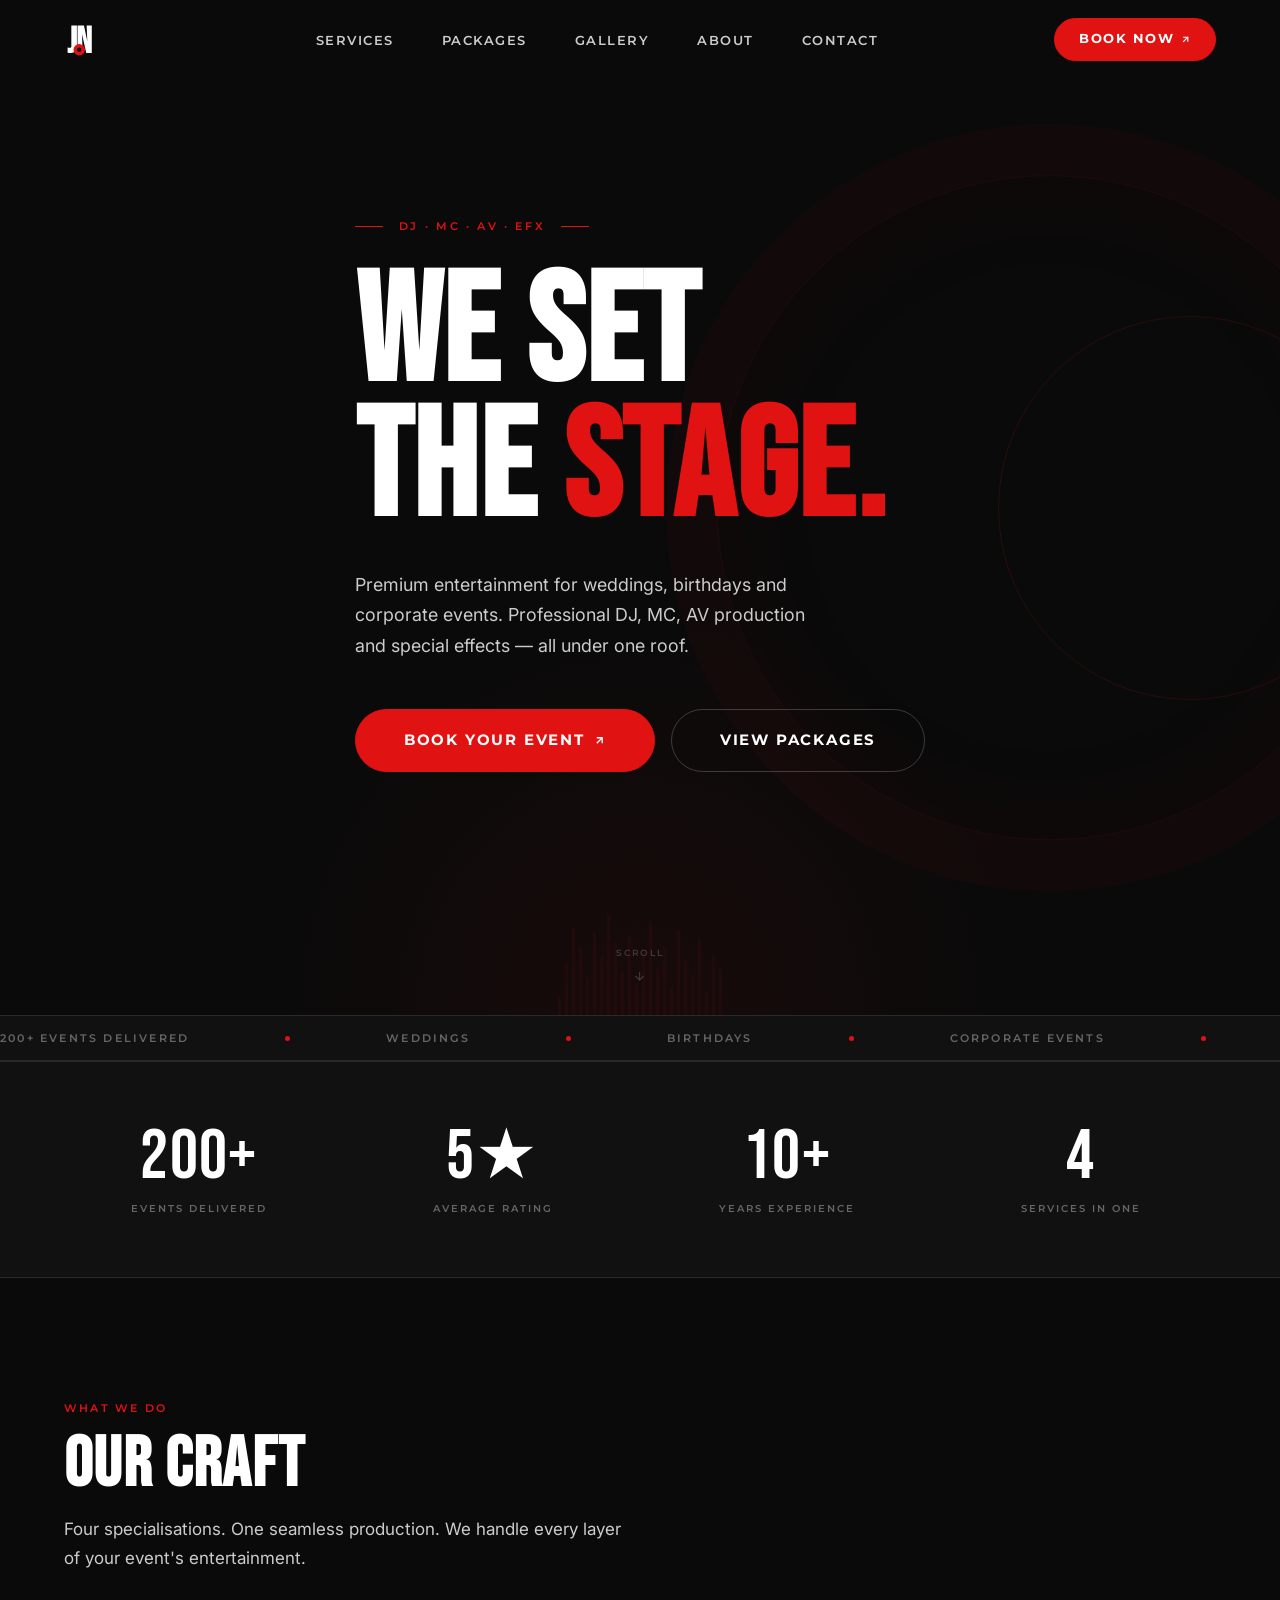
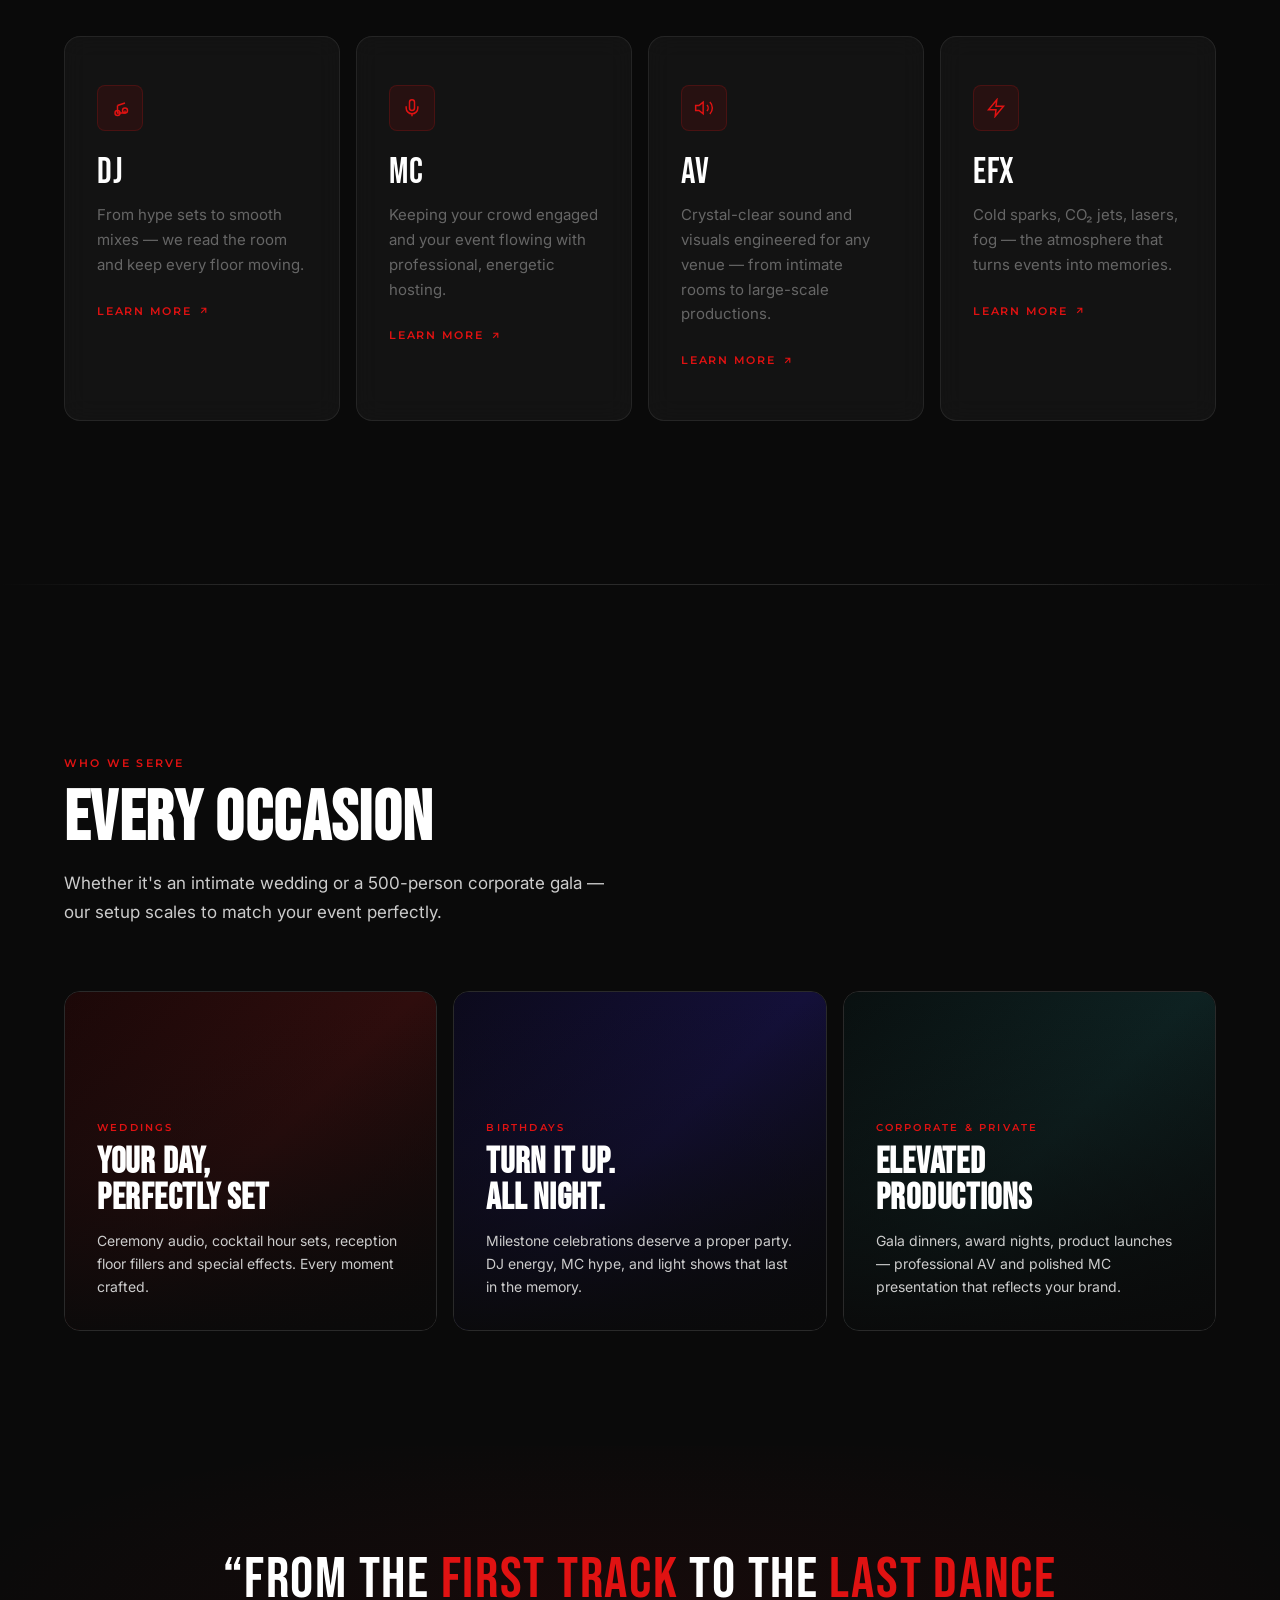
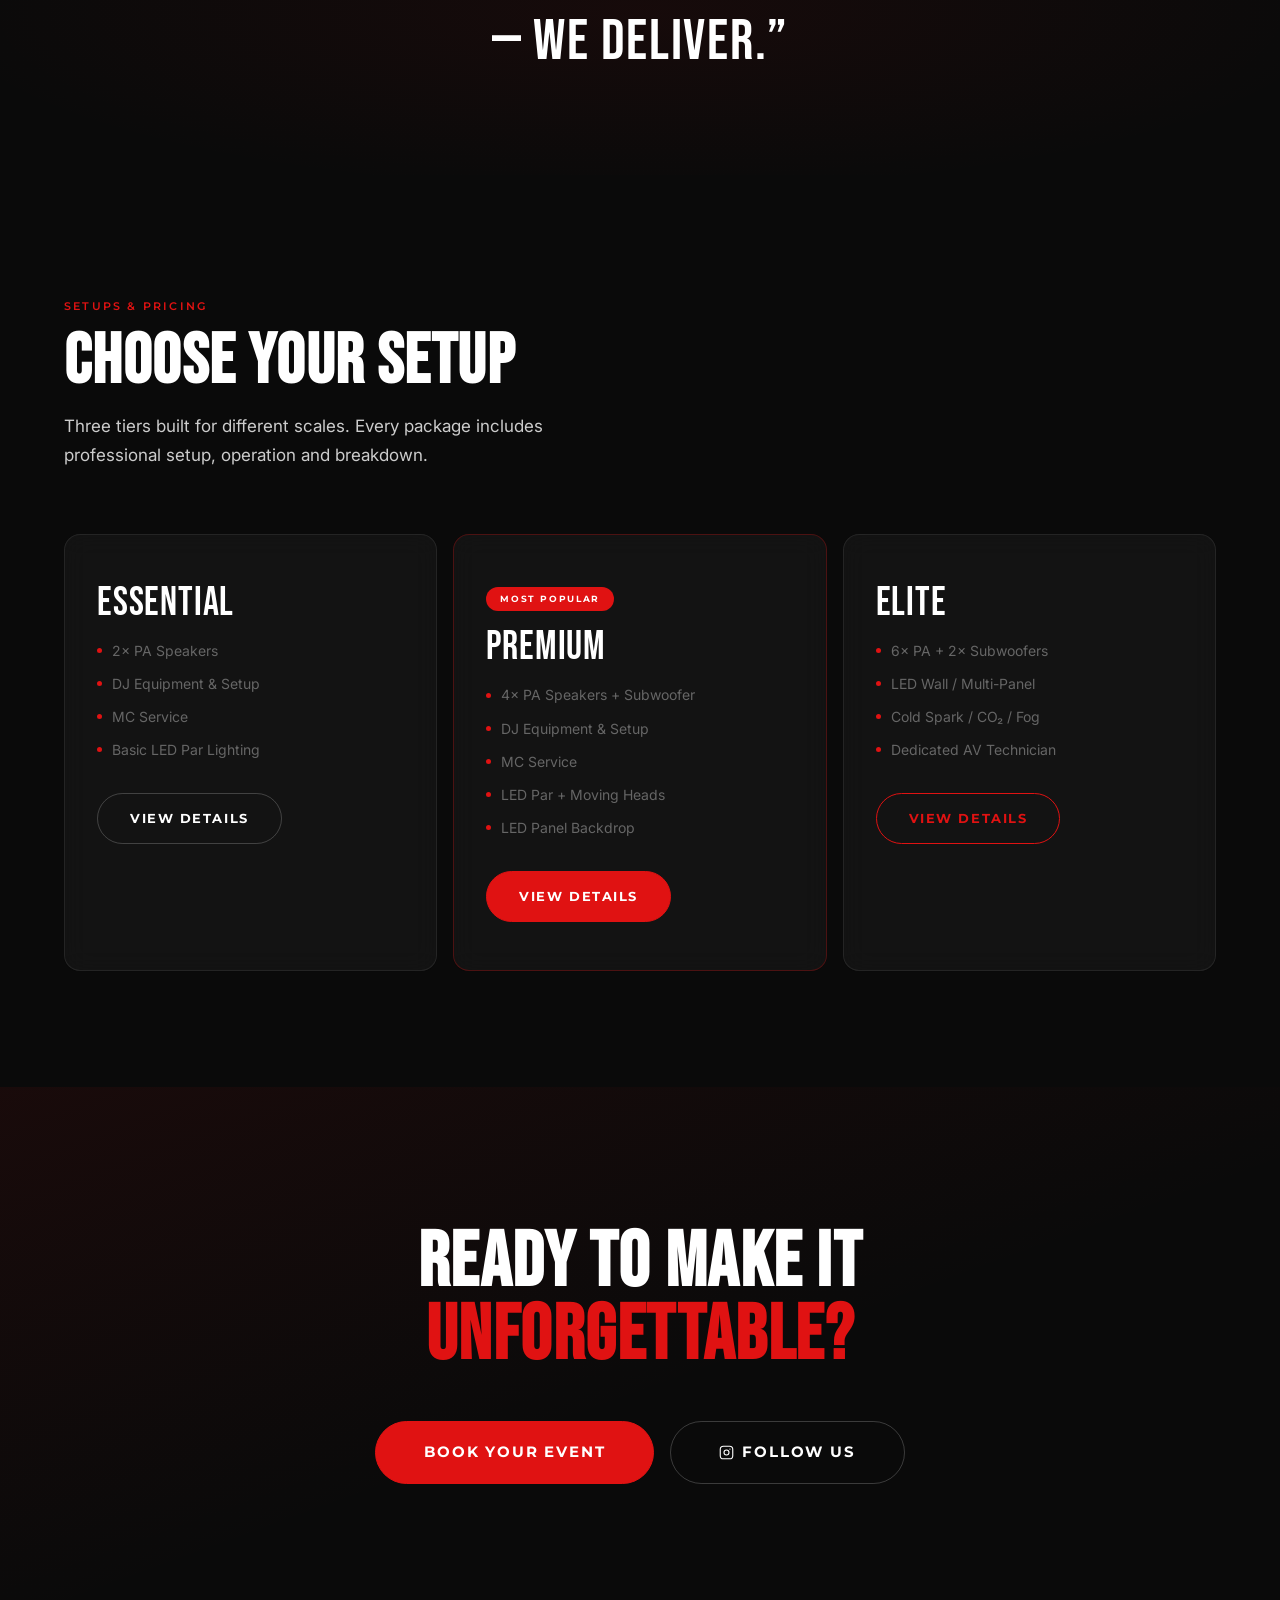
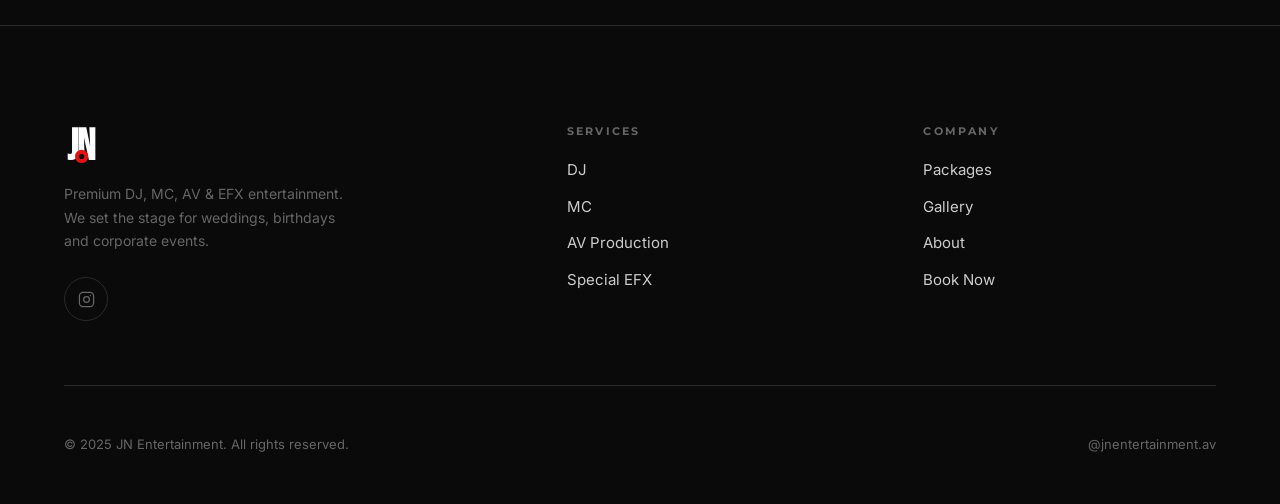
==== index.html @ a704e9c5 "feat: rebuild as multi-page site with shared design system Replaced single-file approach with a prop" ====
<!DOCTYPE html>
<html lang="en">
<head>
  <meta charset="UTF-8">
  <meta name="viewport" content="width=device-width, initial-scale=1.0">
  <title>JN Entertainment — DJ · MC · AV · EFX</title>
  <meta name="description" content="Premium DJ, MC, AV and special effects for weddings, birthdays and corporate events. JN Entertainment — we set the stage.">
  <link rel="preconnect" href="https://fonts.googleapis.com">
  <link rel="preconnect" href="https://fonts.gstatic.com" crossorigin>
  <link href="https://fonts.googleapis.com/css2?family=Bebas+Neue&family=Montserrat:wght@400;600;700;800&family=Inter:wght@400;500&display=swap" rel="stylesheet">
  <link rel="stylesheet" href="css/main.css">
  <style>
    /* ── Hero ──────────────────────────────────────────────────── */
    .hero {
      position: relative;
      min-height: 100dvh;
      display: flex;
      align-items: center;
      overflow: hidden;
      padding-top: 80px;
    }

    /* Decorative ring echoing the logo's circle motif */
    .hero::before {
      content: '';
      position: absolute;
      right: -8vw;
      top: 50%;
      transform: translateY(-50%);
      width: clamp(360px, 52vw, 740px);
      height: clamp(360px, 52vw, 740px);
      border-radius: 50%;
      border: 1px solid rgba(224,18,18,0.1);
      box-shadow:
        inset 0 0 120px rgba(224,18,18,0.05),
        0 0 0 clamp(28px,4vw,56px) rgba(224,18,18,0.035);
      pointer-events: none;
    }

    .hero::after {
      content: '';
      position: absolute;
      right: -8vw;
      top: 50%;
      transform: translateY(-50%);
      width: clamp(200px, 30vw, 440px);
      height: clamp(200px, 30vw, 440px);
      border-radius: 50%;
      border: 1px solid rgba(224,18,18,0.16);
      pointer-events: none;
    }

    .hero-glow {
      position: absolute;
      bottom: 0; left: 50%;
      transform: translateX(-50%);
      width: 60%;
      height: 40%;
      background: radial-gradient(ellipse at center bottom, rgba(224,18,18,0.07) 0%, transparent 70%);
      pointer-events: none;
    }

    .hero-wave {
      position: absolute;
      bottom: 0; left: 0; right: 0;
      height: 100px;
      display: flex;
      align-items: flex-end;
      justify-content: center;
      gap: 4px;
      opacity: 0.06;
      pointer-events: none;
      overflow: hidden;
    }

    .hero-wave span {
      display: block;
      width: 3px;
      border-radius: 3px 3px 0 0;
      background: var(--c-primary);
      animation: wavebar 2s ease-in-out infinite;
    }

    @keyframes wavebar {
      0%, 100% { transform: scaleY(0.25); }
      50%       { transform: scaleY(1); }
    }

    .hero-content {
      position: relative;
      z-index: 1;
      max-width: var(--container-max);
      margin-inline: auto;
      padding-inline: var(--container-px);
      padding-block: var(--sp-10) clamp(80px, 10vw, 130px);
    }

    .hero-eyebrow {
      display: inline-flex;
      align-items: center;
      gap: var(--sp-4);
      margin-bottom: var(--sp-6);
    }

    .eyebrow-line {
      width: 28px;
      height: 1px;
      background: var(--c-primary);
    }

    .hero-eyebrow-text {
      font-family: var(--font-heading);
      font-size: 0.6875rem;
      font-weight: 600;
      letter-spacing: 0.24em;
      text-transform: uppercase;
      color: var(--c-primary);
    }

    .hero-h1 {
      font-family: var(--font-display);
      font-size: clamp(4.5rem, 12vw, 10.5rem);
      letter-spacing: 0.01em;
      text-transform: uppercase;
      color: var(--c-white);
      line-height: 0.88;
      margin-bottom: var(--sp-6);
    }

    .hero-h1 .accent { color: var(--c-primary); }

    .hero-sub {
      font-size: clamp(1rem, 1.4vw, 1.125rem);
      color: var(--c-grey-1);
      line-height: 1.7;
      max-width: 460px;
      margin-bottom: var(--sp-7);
    }

    .scroll-cue {
      position: absolute;
      bottom: 32px;
      left: 50%;
      transform: translateX(-50%);
      display: flex;
      flex-direction: column;
      align-items: center;
      gap: 8px;
      color: var(--c-grey-2);
      opacity: 0.5;
      animation: bounce-cue 2.4s ease-in-out infinite;
    }

    .scroll-cue-text {
      font-family: var(--font-heading);
      font-size: 0.5625rem;
      font-weight: 600;
      letter-spacing: 0.22em;
      text-transform: uppercase;
    }

    @keyframes bounce-cue {
      0%, 100% { transform: translateX(-50%) translateY(0); }
      55%       { transform: translateX(-50%) translateY(7px); }
    }

    /* ── Stats ─────────────────────────────────────────────────── */
    .stats-bar {
      background: var(--c-surface);
      border-block: 1px solid var(--c-border);
      padding-block: clamp(40px, 5vw, 60px);
    }

    .stats-grid {
      display: grid;
      grid-template-columns: repeat(2, 1fr);
      gap: var(--sp-7) var(--sp-5);
      text-align: center;
    }

    @media (min-width: 640px) { .stats-grid { grid-template-columns: repeat(4, 1fr); } }

    .stat-num {
      font-family: var(--font-display);
      font-size: clamp(2.75rem, 5.5vw, 4.5rem);
      letter-spacing: 0.02em;
      color: var(--c-white);
      line-height: 1;
      display: block;
    }

    .stat-label {
      font-family: var(--font-heading);
      font-size: 0.625rem;
      font-weight: 600;
      letter-spacing: 0.2em;
      text-transform: uppercase;
      color: var(--c-grey-2);
      margin-top: 8px;
      display: block;
    }

    /* ── Services ───────────────────────────────────────────────── */
    .services-grid {
      display: grid;
      grid-template-columns: 1fr;
      gap: var(--sp-4);
      margin-top: var(--sp-8);
    }

    @media (min-width: 640px)  { .services-grid { grid-template-columns: repeat(2, 1fr); } }
    @media (min-width: 1024px) { .services-grid { grid-template-columns: repeat(4, 1fr); } }

    .service-card {
      padding: var(--sp-7) var(--sp-6);
      border-radius: var(--r-lg);
      position: relative;
      overflow: hidden;
      display: block;
      transition:
        transform    240ms var(--ease-out),
        box-shadow   240ms ease-out,
        border-color 220ms ease-out;
    }

    .service-card::after {
      content: '';
      position: absolute;
      inset: 0;
      background: radial-gradient(ellipse 70% 60% at 0% 100%, rgba(224,18,18,0.07) 0%, transparent 70%);
      opacity: 0;
      transition: opacity 280ms ease-out;
    }

    @media (hover: hover) and (pointer: fine) {
      .service-card:hover {
        transform: translateY(-7px);
        box-shadow: 0 0 36px rgba(224,18,18,0.16), var(--shadow-card);
        border-color: rgba(224,18,18,0.22);
      }
      .service-card:hover::after { opacity: 1; }
      .service-card:hover .svc-arrow { transform: translate(3px, -3px); }
    }

    .svc-icon {
      width: 46px;
      height: 46px;
      border-radius: var(--r-md);
      background: rgba(224,18,18,0.1);
      border: 1px solid rgba(224,18,18,0.18);
      display: flex;
      align-items: center;
      justify-content: center;
      margin-bottom: var(--sp-5);
      color: var(--c-primary);
    }

    .svc-name {
      font-family: var(--font-display);
      font-size: 2.25rem;
      letter-spacing: 0.02em;
      text-transform: uppercase;
      color: var(--c-white);
      line-height: 1;
      margin-bottom: var(--sp-3);
    }

    .svc-desc {
      font-size: 0.9375rem;
      color: var(--c-grey-2);
      line-height: 1.65;
    }

    .svc-link {
      display: inline-flex;
      align-items: center;
      gap: 6px;
      margin-top: var(--sp-5);
      font-family: var(--font-heading);
      font-size: 0.6875rem;
      font-weight: 600;
      letter-spacing: 0.16em;
      text-transform: uppercase;
      color: var(--c-primary);
    }

    .svc-arrow {
      transition: transform 220ms var(--ease-out);
    }

    /* ── Events ─────────────────────────────────────────────────── */
    .events-grid {
      display: grid;
      grid-template-columns: 1fr;
      gap: var(--sp-4);
      margin-top: var(--sp-8);
    }

    @media (min-width: 768px) { .events-grid { grid-template-columns: repeat(3, 1fr); } }

    .event-card {
      position: relative;
      border-radius: var(--r-lg);
      overflow: hidden;
      min-height: 340px;
      display: flex;
      align-items: flex-end;
      border: 1px solid var(--c-border);
    }

    .event-bg {
      position: absolute;
      inset: 0;
      background-size: cover;
      background-position: center;
      transition: transform 420ms var(--ease-in-out);
    }

    @media (hover: hover) and (pointer: fine) {
      .event-card:hover .event-bg { transform: scale(1.05); }
      .event-card:hover .event-accent-bar { height: 100%; }
    }

    .event-overlay {
      position: absolute;
      inset: 0;
      background: linear-gradient(to top, rgba(10,10,10,0.95) 0%, rgba(10,10,10,0.35) 55%, transparent 100%);
    }

    .event-accent-bar {
      position: absolute;
      top: 0; left: 0;
      width: 3px;
      height: 0;
      background: var(--c-primary);
      transition: height 360ms var(--ease-out);
    }

    .event-body {
      position: relative;
      z-index: 1;
      padding: var(--sp-6);
      width: 100%;
    }

    .event-cat {
      font-family: var(--font-heading);
      font-size: 0.625rem;
      font-weight: 600;
      letter-spacing: 0.22em;
      text-transform: uppercase;
      color: var(--c-primary);
      margin-bottom: var(--sp-2);
    }

    .event-title {
      font-family: var(--font-display);
      font-size: 2.25rem;
      letter-spacing: 0.02em;
      text-transform: uppercase;
      color: var(--c-white);
      line-height: 1;
      margin-bottom: var(--sp-3);
    }

    .event-desc {
      font-size: 0.875rem;
      color: var(--c-grey-1);
      line-height: 1.65;
    }

    /* ── Pull quote ──────────────────────────────────────────────── */
    .quote-band {
      position: relative;
      padding-block: clamp(60px, 8vw, 110px);
      text-align: center;
      overflow: hidden;
    }

    .quote-band::before {
      content: '';
      position: absolute;
      inset: 0;
      background: radial-gradient(ellipse 80% 80% at 50% 50%, rgba(224,18,18,0.06) 0%, transparent 70%);
    }

    .pull-quote {
      position: relative;
      font-family: var(--font-display);
      font-size: clamp(1.75rem, 4.5vw, 3.75rem);
      letter-spacing: 0.03em;
      text-transform: uppercase;
      color: var(--c-white);
      line-height: 1.08;
      max-width: 860px;
      margin-inline: auto;
    }

    .pull-quote .hl { color: var(--c-primary); }

    /* ── Package teaser ──────────────────────────────────────────── */
    .pkg-grid {
      display: grid;
      grid-template-columns: 1fr;
      gap: var(--sp-4);
      margin-top: var(--sp-8);
    }

    @media (min-width: 768px) { .pkg-grid { grid-template-columns: repeat(3, 1fr); } }

    .pkg-card {
      padding: var(--sp-7) var(--sp-6);
      border-radius: var(--r-lg);
      position: relative;
      transition:
        transform  240ms var(--ease-out),
        box-shadow 240ms ease-out;
    }

    @media (hover: hover) and (pointer: fine) {
      .pkg-card:hover { transform: translateY(-5px); box-shadow: var(--glow), var(--shadow-card); }
    }

    .pkg-badge {
      display: inline-block;
      font-family: var(--font-heading);
      font-size: 0.5625rem;
      font-weight: 700;
      letter-spacing: 0.18em;
      text-transform: uppercase;
      color: var(--c-white);
      background: var(--c-primary);
      padding: 5px 14px;
      border-radius: var(--r-full);
      margin-bottom: var(--sp-4);
    }

    .pkg-name {
      font-family: var(--font-display);
      font-size: 2.5rem;
      letter-spacing: 0.02em;
      text-transform: uppercase;
      color: var(--c-white);
      line-height: 1;
      margin-bottom: var(--sp-4);
    }

    .pkg-list {
      display: flex;
      flex-direction: column;
      gap: 10px;
      margin-bottom: var(--sp-6);
    }

    .pkg-list li {
      font-size: 0.875rem;
      color: var(--c-grey-2);
      display: flex;
      align-items: center;
      gap: 10px;
    }

    .pkg-list li::before {
      content: '';
      width: 5px;
      height: 5px;
      border-radius: 50%;
      background: var(--c-primary);
      flex-shrink: 0;
    }

    /* ── CTA strip ───────────────────────────────────────────────── */
    .cta-strip {
      position: relative;
      text-align: center;
      padding-block: clamp(80px, 11vw, 150px);
      overflow: hidden;
    }

    .cta-strip::before {
      content: '';
      position: absolute;
      inset: 0;
      background: linear-gradient(160deg, rgba(224,18,18,0.07) 0%, transparent 55%);
    }

    .cta-title {
      position: relative;
      font-family: var(--font-display);
      font-size: clamp(2.5rem, 6vw, 5.5rem);
      letter-spacing: 0.02em;
      text-transform: uppercase;
      color: var(--c-white);
      line-height: 0.95;
      margin-bottom: var(--sp-7);
    }

    .cta-title em {
      font-style: normal;
      color: var(--c-primary);
    }
  </style>
</head>
<body>

<!-- ── Navbar ──────────────────────────────────────────────────── -->
<nav id="navbar" aria-label="Main navigation">
  <div class="nav-inner">
    <a href="index.html" class="nav-logo" aria-label="JN Entertainment — home">
      <img src="logo.jpg" alt="JN Entertainment" height="38" onerror="this.style.display='none';this.nextElementSibling.style.display='block'">
      <svg class="logo-svg" style="display:none;height:38px;width:auto" viewBox="0 0 120 60" aria-hidden="true">
        <text x="4" y="52" font-family="'Bebas Neue',Impact,'Arial Black',sans-serif" font-size="58" font-weight="900" fill="#fff" letter-spacing="-1">JN</text>
        <circle cx="24" cy="47" r="9" fill="#E01212"/><circle cx="24" cy="47" r="3.5" fill="#0A0A0A"/>
      </svg>
    </a>

    <ul class="nav-links" role="list">
      <li><a href="services.html">Services</a></li>
      <li><a href="packages.html">Packages</a></li>
      <li><a href="gallery.html">Gallery</a></li>
      <li><a href="about.html">About</a></li>
      <li><a href="contact.html">Contact</a></li>
    </ul>

    <a href="contact.html" class="nav-cta" aria-label="Book your event with JN Entertainment">
      Book Now
      <svg width="11" height="11" viewBox="0 0 24 24" fill="none" stroke="currentColor" stroke-width="2.5" aria-hidden="true"><path d="M7 17L17 7M7 7h10v10"/></svg>
    </a>

    <button id="hamburger" class="hamburger" aria-expanded="false" aria-controls="mobile-menu" aria-label="Toggle navigation menu">
      <span></span><span></span><span></span>
    </button>
  </div>
</nav>

<!-- ── Mobile menu ─────────────────────────────────────────────── -->
<div id="mobile-menu" role="dialog" aria-modal="true" aria-label="Navigation menu">
  <nav class="mobile-nav-links" aria-label="Mobile navigation">
    <a href="index.html">Home</a>
    <a href="services.html">Services</a>
    <a href="packages.html">Packages</a>
    <a href="gallery.html">Gallery</a>
    <a href="about.html">About</a>
    <a href="contact.html">Contact</a>
  </nav>
  <div class="mobile-menu-footer">
    <a href="https://www.instagram.com/jnentertainment.av/" target="_blank" rel="noopener noreferrer" class="social-btn" aria-label="JN Entertainment on Instagram">
      <svg width="18" height="18" viewBox="0 0 24 24" fill="none" stroke="currentColor" stroke-width="1.75" aria-hidden="true"><rect x="2" y="2" width="20" height="20" rx="5" ry="5"/><circle cx="12" cy="12" r="4"/><circle cx="17.5" cy="6.5" r="1" fill="currentColor" stroke="none"/></svg>
    </a>
  </div>
</div>

<main>

<!-- ── Hero ────────────────────────────────────────────────────── -->
<section class="hero" aria-label="Hero — JN Entertainment">
  <div class="hero-glow" aria-hidden="true"></div>

  <div class="hero-wave" aria-hidden="true">
    <span style="height:18%;animation-delay:0s"></span>
    <span style="height:52%;animation-delay:.07s"></span>
    <span style="height:88%;animation-delay:.14s"></span>
    <span style="height:68%;animation-delay:.21s"></span>
    <span style="height:38%;animation-delay:.28s"></span>
    <span style="height:82%;animation-delay:.35s"></span>
    <span style="height:58%;animation-delay:.42s"></span>
    <span style="height:100%;animation-delay:.49s"></span>
    <span style="height:73%;animation-delay:.56s"></span>
    <span style="height:44%;animation-delay:.63s"></span>
    <span style="height:79%;animation-delay:.70s"></span>
    <span style="height:33%;animation-delay:.77s"></span>
    <span style="height:63%;animation-delay:.84s"></span>
    <span style="height:94%;animation-delay:.91s"></span>
    <span style="height:48%;animation-delay:.98s"></span>
    <span style="height:69%;animation-delay:1.05s"></span>
    <span style="height:28%;animation-delay:1.12s"></span>
    <span style="height:85%;animation-delay:1.19s"></span>
    <span style="height:54%;animation-delay:1.26s"></span>
    <span style="height:40%;animation-delay:1.33s"></span>
    <span style="height:76%;animation-delay:1.40s"></span>
    <span style="height:22%;animation-delay:1.47s"></span>
    <span style="height:60%;animation-delay:1.54s"></span>
    <span style="height:46%;animation-delay:1.61s"></span>
  </div>

  <div class="hero-content">
    <div class="hero-eyebrow reveal">
      <div class="eyebrow-line" aria-hidden="true"></div>
      <span class="hero-eyebrow-text">DJ &middot; MC &middot; AV &middot; EFX</span>
      <div class="eyebrow-line" aria-hidden="true"></div>
    </div>

    <h1 class="hero-h1 reveal" data-delay="60">
      We Set<br>The <span class="accent">Stage.</span>
    </h1>

    <p class="hero-sub reveal" data-delay="160">
      Premium entertainment for weddings, birthdays and corporate events. Professional DJ, MC, AV production and special effects — all under one roof.
    </p>

    <div class="btn-group reveal" data-delay="250">
      <a href="contact.html" class="btn btn--primary btn--lg">
        Book Your Event
        <svg width="13" height="13" viewBox="0 0 24 24" fill="none" stroke="currentColor" stroke-width="2.5" aria-hidden="true"><path d="M7 17L17 7M7 7h10v10"/></svg>
      </a>
      <a href="packages.html" class="btn btn--ghost btn--lg">View Packages</a>
    </div>
  </div>

  <div class="scroll-cue" aria-hidden="true">
    <span class="scroll-cue-text">Scroll</span>
    <svg width="14" height="14" viewBox="0 0 24 24" fill="none" stroke="currentColor" stroke-width="2" aria-hidden="true"><path d="M12 5v14M5 12l7 7 7-7"/></svg>
  </div>
</section>

<!-- ── Ticker ──────────────────────────────────────────────────── -->
<div class="ticker-wrap" aria-hidden="true">
  <div class="ticker-track">
    <div class="ticker-item">
      <span>200+ Events Delivered</span><span class="ticker-dot"></span>
      <span>Weddings</span><span class="ticker-dot"></span>
      <span>Birthdays</span><span class="ticker-dot"></span>
      <span>Corporate Events</span><span class="ticker-dot"></span>
      <span>5&#9733; Rated</span><span class="ticker-dot"></span>
      <span>Professional DJ</span><span class="ticker-dot"></span>
      <span>Live MC</span><span class="ticker-dot"></span>
      <span>Full AV Production</span><span class="ticker-dot"></span>
      <span>Cold Sparks &amp; CO&#8322;</span><span class="ticker-dot"></span>
      <span>Laser &amp; Fog EFX</span><span class="ticker-dot"></span>
    </div>
    <div class="ticker-item" aria-hidden="true">
      <span>200+ Events Delivered</span><span class="ticker-dot"></span>
      <span>Weddings</span><span class="ticker-dot"></span>
      <span>Birthdays</span><span class="ticker-dot"></span>
      <span>Corporate Events</span><span class="ticker-dot"></span>
      <span>5&#9733; Rated</span><span class="ticker-dot"></span>
      <span>Professional DJ</span><span class="ticker-dot"></span>
      <span>Live MC</span><span class="ticker-dot"></span>
      <span>Full AV Production</span><span class="ticker-dot"></span>
      <span>Cold Sparks &amp; CO&#8322;</span><span class="ticker-dot"></span>
      <span>Laser &amp; Fog EFX</span><span class="ticker-dot"></span>
    </div>
  </div>
</div>

<!-- ── Stats ───────────────────────────────────────────────────── -->
<div class="stats-bar">
  <div class="container">
    <div class="stats-grid">
      <div>
        <span class="stat-num" data-count="200" data-suffix="+">200+</span>
        <span class="stat-label">Events Delivered</span>
      </div>
      <div>
        <span class="stat-num" data-count="5" data-suffix="★">5★</span>
        <span class="stat-label">Average Rating</span>
      </div>
      <div>
        <span class="stat-num" data-count="10" data-suffix="+">10+</span>
        <span class="stat-label">Years Experience</span>
      </div>
      <div>
        <span class="stat-num" data-count="4">4</span>
        <span class="stat-label">Services in One</span>
      </div>
    </div>
  </div>
</div>

<!-- ── Services ────────────────────────────────────────────────── -->
<section aria-labelledby="h-services">
  <div class="container">
    <div class="reveal">
      <span class="t-label">What We Do</span>
      <h2 class="section-title" id="h-services">Our Craft</h2>
      <p class="section-sub">Four specialisations. One seamless production. We handle every layer of your event's entertainment.</p>
    </div>

    <div class="services-grid">
      <a href="services.html" class="service-card card-glass reveal" data-delay="0" aria-label="DJ services — learn more">
        <div class="svc-icon" aria-hidden="true">
          <svg width="20" height="20" viewBox="0 0 24 24" fill="none" stroke="currentColor" stroke-width="1.75"><circle cx="9" cy="18" r="3"/><circle cx="18" cy="15" r="3"/><polyline points="9 9 9 18 18 18 18 15"/><path d="M9 9l9-3"/></svg>
        </div>
        <div class="svc-name">DJ</div>
        <p class="svc-desc">From hype sets to smooth mixes — we read the room and keep every floor moving.</p>
        <span class="svc-link">
          Learn more
          <svg class="svc-arrow" width="11" height="11" viewBox="0 0 24 24" fill="none" stroke="currentColor" stroke-width="2.5" aria-hidden="true"><path d="M7 17L17 7M7 7h10v10"/></svg>
        </span>
      </a>

      <a href="services.html" class="service-card card-glass reveal" data-delay="65" aria-label="MC services — learn more">
        <div class="svc-icon" aria-hidden="true">
          <svg width="20" height="20" viewBox="0 0 24 24" fill="none" stroke="currentColor" stroke-width="1.75"><path d="M12 2a3 3 0 0 1 3 3v7a3 3 0 0 1-6 0V5a3 3 0 0 1 3-3z"/><path d="M19 10v2a7 7 0 0 1-14 0v-2"/><line x1="12" y1="19" x2="12" y2="22"/></svg>
        </div>
        <div class="svc-name">MC</div>
        <p class="svc-desc">Keeping your crowd engaged and your event flowing with professional, energetic hosting.</p>
        <span class="svc-link">
          Learn more
          <svg class="svc-arrow" width="11" height="11" viewBox="0 0 24 24" fill="none" stroke="currentColor" stroke-width="2.5" aria-hidden="true"><path d="M7 17L17 7M7 7h10v10"/></svg>
        </span>
      </a>

      <a href="services.html" class="service-card card-glass reveal" data-delay="130" aria-label="AV production services — learn more">
        <div class="svc-icon" aria-hidden="true">
          <svg width="20" height="20" viewBox="0 0 24 24" fill="none" stroke="currentColor" stroke-width="1.75"><polygon points="11 5 6 9 2 9 2 15 6 15 11 19 11 5"/><path d="M15.54 8.46a5 5 0 0 1 0 7.07"/><path d="M19.07 4.93a10 10 0 0 1 0 14.14"/></svg>
        </div>
        <div class="svc-name">AV</div>
        <p class="svc-desc">Crystal-clear sound and visuals engineered for any venue — from intimate rooms to large-scale productions.</p>
        <span class="svc-link">
          Learn more
          <svg class="svc-arrow" width="11" height="11" viewBox="0 0 24 24" fill="none" stroke="currentColor" stroke-width="2.5" aria-hidden="true"><path d="M7 17L17 7M7 7h10v10"/></svg>
        </span>
      </a>

      <a href="services.html" class="service-card card-glass reveal" data-delay="195" aria-label="Special effects services — learn more">
        <div class="svc-icon" aria-hidden="true">
          <svg width="20" height="20" viewBox="0 0 24 24" fill="none" stroke="currentColor" stroke-width="1.75"><polygon points="13 2 3 14 12 14 11 22 21 10 12 10 13 2"/></svg>
        </div>
        <div class="svc-name">EFX</div>
        <p class="svc-desc">Cold sparks, CO₂ jets, lasers, fog — the atmosphere that turns events into memories.</p>
        <span class="svc-link">
          Learn more
          <svg class="svc-arrow" width="11" height="11" viewBox="0 0 24 24" fill="none" stroke="currentColor" stroke-width="2.5" aria-hidden="true"><path d="M7 17L17 7M7 7h10v10"/></svg>
        </span>
      </a>
    </div>
  </div>
</section>

<div class="divider"></div>

<!-- ── Events ──────────────────────────────────────────────────── -->
<section aria-labelledby="h-events">
  <div class="container">
    <div class="reveal">
      <span class="t-label">Who We Serve</span>
      <h2 class="section-title" id="h-events">Every Occasion</h2>
      <p class="section-sub">Whether it's an intimate wedding or a 500-person corporate gala — our setup scales to match your event perfectly.</p>
    </div>

    <div class="events-grid">
      <article class="event-card reveal" data-delay="0">
        <div class="event-bg" style="background:linear-gradient(135deg,#1c0808 0%,#300d0d 50%,#0f0a0a 100%);" aria-hidden="true"></div>
        <div class="event-overlay" aria-hidden="true"></div>
        <div class="event-accent-bar" aria-hidden="true"></div>
        <div class="event-body">
          <div class="event-cat">Weddings</div>
          <h3 class="event-title">Your Day,<br>Perfectly Set</h3>
          <p class="event-desc">Ceremony audio, cocktail hour sets, reception floor fillers and special effects. Every moment crafted.</p>
        </div>
      </article>

      <article class="event-card reveal" data-delay="90">
        <div class="event-bg" style="background:linear-gradient(135deg,#0c0a1c 0%,#14103a 50%,#0a0a0f 100%);" aria-hidden="true"></div>
        <div class="event-overlay" aria-hidden="true"></div>
        <div class="event-accent-bar" aria-hidden="true"></div>
        <div class="event-body">
          <div class="event-cat">Birthdays</div>
          <h3 class="event-title">Turn It Up.<br>All Night.</h3>
          <p class="event-desc">Milestone celebrations deserve a proper party. DJ energy, MC hype, and light shows that last in the memory.</p>
        </div>
      </article>

      <article class="event-card reveal" data-delay="180">
        <div class="event-bg" style="background:linear-gradient(135deg,#091010 0%,#0e2222 50%,#0a0f0f 100%);" aria-hidden="true"></div>
        <div class="event-overlay" aria-hidden="true"></div>
        <div class="event-accent-bar" aria-hidden="true"></div>
        <div class="event-body">
          <div class="event-cat">Corporate &amp; Private</div>
          <h3 class="event-title">Elevated<br>Productions</h3>
          <p class="event-desc">Gala dinners, award nights, product launches — professional AV and polished MC presentation that reflects your brand.</p>
        </div>
      </article>
    </div>
  </div>
</section>

<!-- ── Pull quote ───────────────────────────────────────────────── -->
<div class="quote-band">
  <div class="container">
    <blockquote class="pull-quote reveal">
      &ldquo;From the <span class="hl">first track</span> to the <span class="hl">last dance</span> — we deliver.&rdquo;
    </blockquote>
  </div>
</div>

<!-- ── Package teaser ──────────────────────────────────────────── -->
<section aria-labelledby="h-packages">
  <div class="container">
    <div class="reveal">
      <span class="t-label">Setups &amp; Pricing</span>
      <h2 class="section-title" id="h-packages">Choose Your Setup</h2>
      <p class="section-sub">Three tiers built for different scales. Every package includes professional setup, operation and breakdown.</p>
    </div>

    <div class="pkg-grid">
      <div class="pkg-card card-glass reveal" data-delay="0">
        <div class="pkg-name">Essential</div>
        <ul class="pkg-list" aria-label="Essential package includes">
          <li>2× PA Speakers</li>
          <li>DJ Equipment &amp; Setup</li>
          <li>MC Service</li>
          <li>Basic LED Par Lighting</li>
        </ul>
        <a href="packages.html" class="btn btn--ghost">View Details</a>
      </div>

      <div class="pkg-card card-glass reveal" data-delay="80" style="border-color:rgba(224,18,18,0.28)">
        <div class="pkg-badge">Most Popular</div>
        <div class="pkg-name">Premium</div>
        <ul class="pkg-list" aria-label="Premium package includes">
          <li>4× PA Speakers + Subwoofer</li>
          <li>DJ Equipment &amp; Setup</li>
          <li>MC Service</li>
          <li>LED Par + Moving Heads</li>
          <li>LED Panel Backdrop</li>
        </ul>
        <a href="packages.html" class="btn btn--primary">View Details</a>
      </div>

      <div class="pkg-card card-glass reveal" data-delay="160">
        <div class="pkg-name">Elite</div>
        <ul class="pkg-list" aria-label="Elite package includes">
          <li>6× PA + 2× Subwoofers</li>
          <li>LED Wall / Multi-Panel</li>
          <li>Cold Spark / CO₂ / Fog</li>
          <li>Dedicated AV Technician</li>
        </ul>
        <a href="packages.html" class="btn btn--outline-red">View Details</a>
      </div>
    </div>
  </div>
</section>

<!-- ── CTA strip ────────────────────────────────────────────────── -->
<section class="cta-strip" aria-labelledby="h-cta">
  <div class="container">
    <h2 class="cta-title reveal" id="h-cta">
      Ready to Make It<br><em>Unforgettable?</em>
    </h2>
    <div class="btn-group reveal" data-delay="100" style="justify-content:center">
      <a href="contact.html" class="btn btn--primary btn--lg">Book Your Event</a>
      <a href="https://www.instagram.com/jnentertainment.av/" target="_blank" rel="noopener noreferrer" class="btn btn--ghost btn--lg">
        <svg width="15" height="15" viewBox="0 0 24 24" fill="none" stroke="currentColor" stroke-width="1.75" aria-hidden="true"><rect x="2" y="2" width="20" height="20" rx="5" ry="5"/><circle cx="12" cy="12" r="4"/><circle cx="17.5" cy="6.5" r="1" fill="currentColor" stroke="none"/></svg>
        Follow Us
      </a>
    </div>
  </div>
</section>

</main>

<!-- ── Footer ──────────────────────────────────────────────────── -->
<footer id="footer">
  <div class="footer-inner">
    <div class="footer-grid">
      <div class="footer-brand">
        <div class="footer-logo">
          <img src="logo.jpg" alt="JN Entertainment" height="44" onerror="this.style.display='none';this.nextElementSibling.style.display='block'">
          <svg class="logo-svg" style="display:none;height:44px;width:auto" viewBox="0 0 120 60" aria-hidden="true">
            <text x="4" y="52" font-family="'Bebas Neue',Impact,'Arial Black',sans-serif" font-size="58" font-weight="900" fill="#fff" letter-spacing="-1">JN</text>
            <circle cx="24" cy="47" r="9" fill="#E01212"/><circle cx="24" cy="47" r="3.5" fill="#0A0A0A"/>
          </svg>
        </div>
        <p>Premium DJ, MC, AV &amp; EFX entertainment. We set the stage for weddings, birthdays and corporate events.</p>
        <div class="social-links">
          <a href="https://www.instagram.com/jnentertainment.av/" target="_blank" rel="noopener noreferrer" class="social-btn" aria-label="JN Entertainment on Instagram">
            <svg width="17" height="17" viewBox="0 0 24 24" fill="none" stroke="currentColor" stroke-width="1.75" aria-hidden="true"><rect x="2" y="2" width="20" height="20" rx="5" ry="5"/><circle cx="12" cy="12" r="4"/><circle cx="17.5" cy="6.5" r="1" fill="currentColor" stroke="none"/></svg>
          </a>
        </div>
      </div>

      <nav class="footer-col" aria-label="Services links">
        <h4>Services</h4>
        <ul>
          <li><a href="services.html">DJ</a></li>
          <li><a href="services.html">MC</a></li>
          <li><a href="services.html">AV Production</a></li>
          <li><a href="services.html">Special EFX</a></li>
        </ul>
      </nav>

      <nav class="footer-col" aria-label="Company links">
        <h4>Company</h4>
        <ul>
          <li><a href="packages.html">Packages</a></li>
          <li><a href="gallery.html">Gallery</a></li>
          <li><a href="about.html">About</a></li>
          <li><a href="contact.html">Book Now</a></li>
        </ul>
      </nav>
    </div>

    <div class="footer-bottom">
      <p class="footer-copyright">&copy; 2025 JN Entertainment. All rights reserved.</p>
      <a href="https://www.instagram.com/jnentertainment.av/" target="_blank" rel="noopener noreferrer" class="footer-copyright" style="color:var(--c-grey-2);transition:color 150ms ease-out" onmouseover="this.style.color='var(--c-white)'" onmouseout="this.style.color='var(--c-grey-2)'">@jnentertainment.av</a>
    </div>
  </div>
</footer>

<script src="https://unpkg.com/lucide@latest/dist/umd/lucide.js"></script>
<script src="js/main.js"></script>
</body>
</html>
---- css/main.css ----
/* ================================================================
   JN Entertainment — Shared Design System
   ================================================================ */

/* ── Custom Properties ─────────────────────────────────────────── */
:root {
  --c-bg:           #0A0A0A;
  --c-surface:      #111111;
  --c-surface-2:    #1A1A1A;
  --c-primary:      #E01212;
  --c-primary-dim:  #9B0D0D;
  --c-white:        #FFFFFF;
  --c-grey-1:       #CCCCCC;
  --c-grey-2:       #666666;
  --c-border:       #2A2A2A;

  --font-display: 'Bebas Neue', sans-serif;
  --font-heading: 'Montserrat', sans-serif;
  --font-body:    'Inter', sans-serif;

  --sp-1:  4px;
  --sp-2:  8px;
  --sp-3:  12px;
  --sp-4:  16px;
  --sp-5:  24px;
  --sp-6:  32px;
  --sp-7:  48px;
  --sp-8:  64px;
  --sp-9:  96px;
  --sp-10: 128px;

  --section-py:    clamp(72px, 9vw, 130px);
  --container-max: 1280px;
  --container-px:  clamp(20px, 5vw, 80px);

  --ease-out:    cubic-bezier(0.23, 1, 0.32, 1);
  --ease-in-out: cubic-bezier(0.77, 0, 0.175, 1);
  --ease-drawer: cubic-bezier(0.32, 0.72, 0, 1);

  --r-sm:   4px;
  --r-md:   8px;
  --r-lg:   16px;
  --r-xl:   24px;
  --r-full: 9999px;

  --glass-bg:     rgba(255,255,255,0.04);
  --glass-border: rgba(255,255,255,0.08);

  --glow:        0 0 48px rgba(224,18,18,0.22);
  --glow-strong: 0 0 80px rgba(224,18,18,0.4);
  --shadow-card: 0 8px 40px rgba(0,0,0,0.55);
}

/* ── Reset ─────────────────────────────────────────────────────── */
*, *::before, *::after { box-sizing: border-box; margin: 0; padding: 0; }
html { scroll-behavior: smooth; -webkit-text-size-adjust: 100%; }
body {
  background-color: var(--c-bg);
  color: var(--c-grey-1);
  font-family: var(--font-body);
  font-size: 1rem;
  line-height: 1.65;
  overflow-x: hidden;
  -webkit-font-smoothing: antialiased;
  -moz-osx-font-smoothing: grayscale;
}
img, video { display: block; max-width: 100%; }
a { color: inherit; text-decoration: none; }
button { background: none; border: none; cursor: pointer; font: inherit; color: inherit; }
ul, ol { list-style: none; }
input, textarea, select { font: inherit; color: inherit; }
svg { display: block; }

/* ── Layout ────────────────────────────────────────────────────── */
.container {
  max-width: var(--container-max);
  margin-inline: auto;
  padding-inline: var(--container-px);
}

section { padding-block: var(--section-py); }

/* ── Typography helpers ─────────────────────────────────────────── */
.t-label {
  font-family: var(--font-heading);
  font-size: 0.6875rem;
  font-weight: 600;
  letter-spacing: 0.2em;
  text-transform: uppercase;
  color: var(--c-primary);
}

.section-title {
  font-family: var(--font-display);
  font-size: clamp(2.75rem, 5.5vw, 4.5rem);
  letter-spacing: 0.02em;
  text-transform: uppercase;
  color: var(--c-white);
  line-height: 0.95;
  margin-top: var(--sp-3);
}

.section-sub {
  font-size: 1.0625rem;
  color: var(--c-grey-1);
  line-height: 1.7;
  margin-top: var(--sp-4);
  max-width: 560px;
}

.section-sub--center { margin-inline: auto; text-align: center; }

/* ── Red accent line ────────────────────────────────────────────── */
.red-line {
  display: block;
  width: 36px;
  height: 3px;
  background: var(--c-primary);
  border-radius: 2px;
  margin-bottom: var(--sp-4);
}

/* ── Divider ────────────────────────────────────────────────────── */
.divider {
  height: 1px;
  background: linear-gradient(90deg, transparent 0%, var(--c-border) 20%, var(--c-border) 80%, transparent 100%);
  margin-block: var(--sp-7);
}

/* ── Buttons ────────────────────────────────────────────────────── */
.btn {
  display: inline-flex;
  align-items: center;
  justify-content: center;
  gap: var(--sp-2);
  font-family: var(--font-heading);
  font-size: 0.8125rem;
  font-weight: 700;
  letter-spacing: 0.12em;
  text-transform: uppercase;
  padding: 14px 32px;
  border-radius: var(--r-full);
  border: 1px solid transparent;
  cursor: pointer;
  -webkit-tap-highlight-color: transparent;
  touch-action: manipulation;
  white-space: nowrap;
  min-height: 48px;
  transition:
    transform      150ms ease-out,
    background     180ms ease-out,
    color          180ms ease-out,
    border-color   180ms ease-out,
    box-shadow     180ms ease-out;
}

.btn:hover  { transform: scale(1.035); }
.btn:active { transform: scale(0.965); }
.btn:focus-visible { outline: 2px solid var(--c-primary); outline-offset: 3px; }

.btn--primary {
  background: var(--c-primary);
  color: var(--c-white);
  border-color: var(--c-primary);
}
.btn--primary:hover { background: var(--c-primary-dim); border-color: var(--c-primary-dim); }

.btn--ghost {
  background: transparent;
  color: var(--c-white);
  border-color: rgba(255,255,255,0.2);
}
.btn--ghost:hover { border-color: rgba(255,255,255,0.6); background: rgba(255,255,255,0.05); }

.btn--outline-red {
  background: transparent;
  color: var(--c-primary);
  border-color: var(--c-primary);
}
.btn--outline-red:hover { background: var(--c-primary); color: var(--c-white); }

.btn--lg { padding: 18px 48px; font-size: 0.9375rem; min-height: 56px; }

.btn-group {
  display: flex;
  flex-wrap: wrap;
  gap: var(--sp-4);
  align-items: center;
}

/* ── Glass card ─────────────────────────────────────────────────── */
.card-glass {
  background: var(--glass-bg);
  backdrop-filter: blur(12px);
  -webkit-backdrop-filter: blur(12px);
  border: 1px solid var(--glass-border);
  border-radius: var(--r-lg);
}

/* ── Navbar ─────────────────────────────────────────────────────── */
#navbar {
  position: fixed;
  top: 0; left: 0; right: 0;
  z-index: 50;
  transition:
    background    220ms ease-out,
    border-color  220ms ease-out,
    backdrop-filter 220ms ease-out;
  border-bottom: 1px solid transparent;
}

#navbar.scrolled {
  background: rgba(10,10,10,0.9);
  backdrop-filter: blur(20px);
  -webkit-backdrop-filter: blur(20px);
  border-color: var(--c-border);
}

.nav-inner {
  display: flex;
  align-items: center;
  justify-content: space-between;
  max-width: var(--container-max);
  margin-inline: auto;
  padding: 18px var(--container-px);
  gap: var(--sp-6);
}

.nav-logo {
  display: flex;
  align-items: center;
  flex-shrink: 0;
}
.nav-logo img,
.nav-logo .logo-svg {
  height: 38px;
  width: auto;
  object-fit: contain;
}

.nav-links {
  display: none;
  align-items: center;
  gap: var(--sp-7);
}

.nav-links a {
  font-family: var(--font-heading);
  font-size: 0.78125rem;
  font-weight: 600;
  letter-spacing: 0.12em;
  text-transform: uppercase;
  color: var(--c-grey-1);
  position: relative;
  padding-bottom: 2px;
  transition: color 160ms ease-out;
}

.nav-links a::after {
  content: '';
  position: absolute;
  bottom: -2px; left: 0; right: 0;
  height: 1px;
  background: var(--c-primary);
  transform: scaleX(0);
  transform-origin: left center;
  transition: transform 220ms var(--ease-out);
}

.nav-links a:hover,
.nav-links a.active { color: var(--c-white); }
.nav-links a:hover::after,
.nav-links a.active::after { transform: scaleX(1); }

.nav-cta {
  font-family: var(--font-heading);
  font-size: 0.78125rem;
  font-weight: 700;
  letter-spacing: 0.12em;
  text-transform: uppercase;
  color: var(--c-white);
  background: var(--c-primary);
  padding: 10px 24px;
  border-radius: var(--r-full);
  border: 1px solid var(--c-primary);
  transition:
    background   180ms ease-out,
    border-color 180ms ease-out,
    transform    150ms ease-out;
  min-height: 40px;
  display: inline-flex;
  align-items: center;
  gap: 6px;
}
.nav-cta:hover  { background: var(--c-primary-dim); border-color: var(--c-primary-dim); transform: scale(1.035); }
.nav-cta:active { transform: scale(0.965); }
.nav-cta:focus-visible { outline: 2px solid var(--c-primary); outline-offset: 3px; }

/* Hamburger */
.hamburger {
  display: flex;
  flex-direction: column;
  justify-content: center;
  gap: 5px;
  width: 44px;
  height: 44px;
  padding: 10px;
  cursor: pointer;
  -webkit-tap-highlight-color: transparent;
  flex-shrink: 0;
}
.hamburger:focus-visible { outline: 2px solid var(--c-primary); border-radius: var(--r-sm); }

.hamburger span {
  display: block;
  width: 22px;
  height: 1.5px;
  background: var(--c-white);
  border-radius: 1px;
  transition:
    transform 260ms var(--ease-out),
    opacity   200ms ease-out,
    width     220ms ease-out;
}

.hamburger[aria-expanded="true"] span:nth-child(1) { transform: translateY(6.5px) rotate(45deg); }
.hamburger[aria-expanded="true"] span:nth-child(2) { opacity: 0; transform: scaleX(0); }
.hamburger[aria-expanded="true"] span:nth-child(3) { transform: translateY(-6.5px) rotate(-45deg); }

/* Mobile menu */
#mobile-menu {
  position: fixed;
  inset: 0;
  z-index: 40;
  background: var(--c-bg);
  display: flex;
  flex-direction: column;
  padding: 96px var(--container-px) 60px;
  transform: translateY(-100%);
  opacity: 0;
  pointer-events: none;
  transition:
    transform 340ms var(--ease-drawer),
    opacity   300ms ease-out;
}

#mobile-menu.open {
  transform: translateY(0);
  opacity: 1;
  pointer-events: all;
}

.mobile-nav-links {
  display: flex;
  flex-direction: column;
  gap: var(--sp-3);
}

.mobile-nav-links a {
  font-family: var(--font-display);
  font-size: clamp(2.75rem, 9vw, 4.5rem);
  letter-spacing: 0.02em;
  color: var(--c-grey-2);
  opacity: 0;
  transform: translateY(24px);
  transition:
    color     160ms ease-out,
    opacity   320ms var(--ease-out),
    transform 320ms var(--ease-out);
  line-height: 1.05;
}

#mobile-menu.open .mobile-nav-links a {
  opacity: 1;
  transform: translateY(0);
}

#mobile-menu.open .mobile-nav-links a:nth-child(1) { transition-delay: 50ms; }
#mobile-menu.open .mobile-nav-links a:nth-child(2) { transition-delay: 95ms; }
#mobile-menu.open .mobile-nav-links a:nth-child(3) { transition-delay: 140ms; }
#mobile-menu.open .mobile-nav-links a:nth-child(4) { transition-delay: 185ms; }
#mobile-menu.open .mobile-nav-links a:nth-child(5) { transition-delay: 230ms; }
#mobile-menu.open .mobile-nav-links a:nth-child(6) { transition-delay: 275ms; }

.mobile-nav-links a:hover { color: var(--c-white); }
.mobile-nav-links a.active { color: var(--c-primary); }

.mobile-menu-footer {
  margin-top: auto;
  padding-top: var(--sp-6);
  display: flex;
  align-items: center;
  gap: var(--sp-5);
  border-top: 1px solid var(--c-border);
}

@media (min-width: 1024px) {
  .nav-links  { display: flex; }
  .hamburger  { display: none; }
}

/* ── Footer ─────────────────────────────────────────────────────── */
#footer {
  background: var(--c-bg);
  border-top: 1px solid var(--c-border);
  padding-block: var(--sp-9) var(--sp-7);
}

.footer-inner {
  max-width: var(--container-max);
  margin-inline: auto;
  padding-inline: var(--container-px);
}

.footer-grid {
  display: grid;
  grid-template-columns: 1fr;
  gap: var(--sp-8);
  padding-bottom: var(--sp-8);
  border-bottom: 1px solid var(--c-border);
  margin-bottom: var(--sp-7);
}

.footer-brand .footer-logo img,
.footer-brand .footer-logo .logo-svg {
  height: 44px;
  width: auto;
  object-fit: contain;
  margin-bottom: var(--sp-4);
}

.footer-brand p {
  font-size: 0.875rem;
  color: var(--c-grey-2);
  line-height: 1.7;
  max-width: 280px;
  margin-bottom: var(--sp-5);
}

.footer-col h4 {
  font-family: var(--font-heading);
  font-size: 0.6875rem;
  font-weight: 700;
  letter-spacing: 0.2em;
  text-transform: uppercase;
  color: var(--c-grey-2);
  margin-bottom: var(--sp-4);
}

.footer-col ul { display: flex; flex-direction: column; gap: 10px; }
.footer-col ul a {
  font-size: 0.9375rem;
  color: var(--c-grey-1);
  transition: color 150ms ease-out;
}
.footer-col ul a:hover { color: var(--c-white); }

.social-links { display: flex; gap: var(--sp-3); }

.social-btn {
  width: 44px;
  height: 44px;
  border-radius: var(--r-full);
  border: 1px solid var(--c-border);
  display: flex;
  align-items: center;
  justify-content: center;
  color: var(--c-grey-2);
  transition:
    border-color 180ms ease-out,
    color        180ms ease-out,
    transform    150ms ease-out,
    background   180ms ease-out;
}
.social-btn:hover {
  border-color: var(--c-primary);
  color: var(--c-primary);
  transform: scale(1.08);
  background: rgba(224,18,18,0.08);
}
.social-btn:active { transform: scale(0.94); }
.social-btn:focus-visible { outline: 2px solid var(--c-primary); outline-offset: 3px; border-radius: 50%; }

.footer-bottom {
  display: flex;
  flex-direction: column;
  gap: var(--sp-3);
  align-items: flex-start;
}

.footer-copyright {
  font-size: 0.8125rem;
  color: var(--c-grey-2);
}

@media (min-width: 640px) {
  .footer-grid { grid-template-columns: 1.5fr 1fr 1fr; }
}

@media (min-width: 768px) {
  .footer-bottom {
    flex-direction: row;
    align-items: center;
    justify-content: space-between;
  }
}

/* ── Ticker / Marquee ───────────────────────────────────────────── */
.ticker-wrap {
  overflow: hidden;
  background: var(--c-surface);
  border-block: 1px solid var(--c-border);
  padding-block: 13px;
  user-select: none;
}

.ticker-track {
  display: flex;
  gap: var(--sp-9);
  width: max-content;
  animation: marquee 36s linear infinite;
}

.ticker-track:hover { animation-play-state: paused; }

.ticker-item {
  display: flex;
  align-items: center;
  gap: var(--sp-9);
  white-space: nowrap;
}

.ticker-item span {
  font-family: var(--font-heading);
  font-size: 0.6875rem;
  font-weight: 600;
  letter-spacing: 0.2em;
  text-transform: uppercase;
  color: var(--c-grey-2);
}

.ticker-dot {
  width: 5px;
  height: 5px;
  border-radius: 50%;
  background: var(--c-primary);
  flex-shrink: 0;
}

@keyframes marquee {
  from { transform: translateX(0); }
  to   { transform: translateX(-50%); }
}

/* ── Page hero (non-home pages) ─────────────────────────────────── */
.page-hero {
  position: relative;
  padding-top: clamp(110px, 14vw, 180px);
  padding-bottom: clamp(64px, 8vw, 110px);
  overflow: hidden;
}

.page-hero::before {
  content: '';
  position: absolute;
  top: 0; left: 0; right: 0;
  height: 60%;
  background: radial-gradient(ellipse 80% 100% at 50% 0%, rgba(224,18,18,0.1) 0%, transparent 70%);
  pointer-events: none;
}

.page-hero-title {
  font-family: var(--font-display);
  font-size: clamp(3.5rem, 8vw, 8rem);
  letter-spacing: 0.02em;
  text-transform: uppercase;
  color: var(--c-white);
  line-height: 0.92;
  margin-top: var(--sp-3);
}

/* ── Scroll reveal ──────────────────────────────────────────────── */
.reveal {
  opacity: 0;
  transform: translateY(28px);
  transition:
    opacity   420ms var(--ease-out),
    transform 420ms var(--ease-out);
}

.reveal.visible {
  opacity: 1;
  transform: translateY(0);
}

/* ── Page transition overlay ────────────────────────────────────── */
#page-overlay {
  position: fixed;
  inset: 0;
  z-index: 200;
  background: var(--c-bg);
  transform: translateY(100%);
  pointer-events: none;
  will-change: transform;
}

/* ── Accessibility ──────────────────────────────────────────────── */
:focus-visible {
  outline: 2px solid var(--c-primary);
  outline-offset: 3px;
  border-radius: 2px;
}

.sr-only {
  position: absolute;
  width: 1px; height: 1px;
  padding: 0; margin: -1px;
  overflow: hidden;
  clip: rect(0,0,0,0);
  white-space: nowrap;
  border-width: 0;
}

/* ── prefers-reduced-motion ─────────────────────────────────────── */
@media (prefers-reduced-motion: reduce) {
  *, *::before, *::after {
    animation-duration: 0.01ms !important;
    animation-iteration-count: 1 !important;
    transition-duration: 80ms !important;
    scroll-behavior: auto !important;
  }
  .ticker-track { animation: none; }
  .reveal { opacity: 1; transform: none; transition: none; }
}
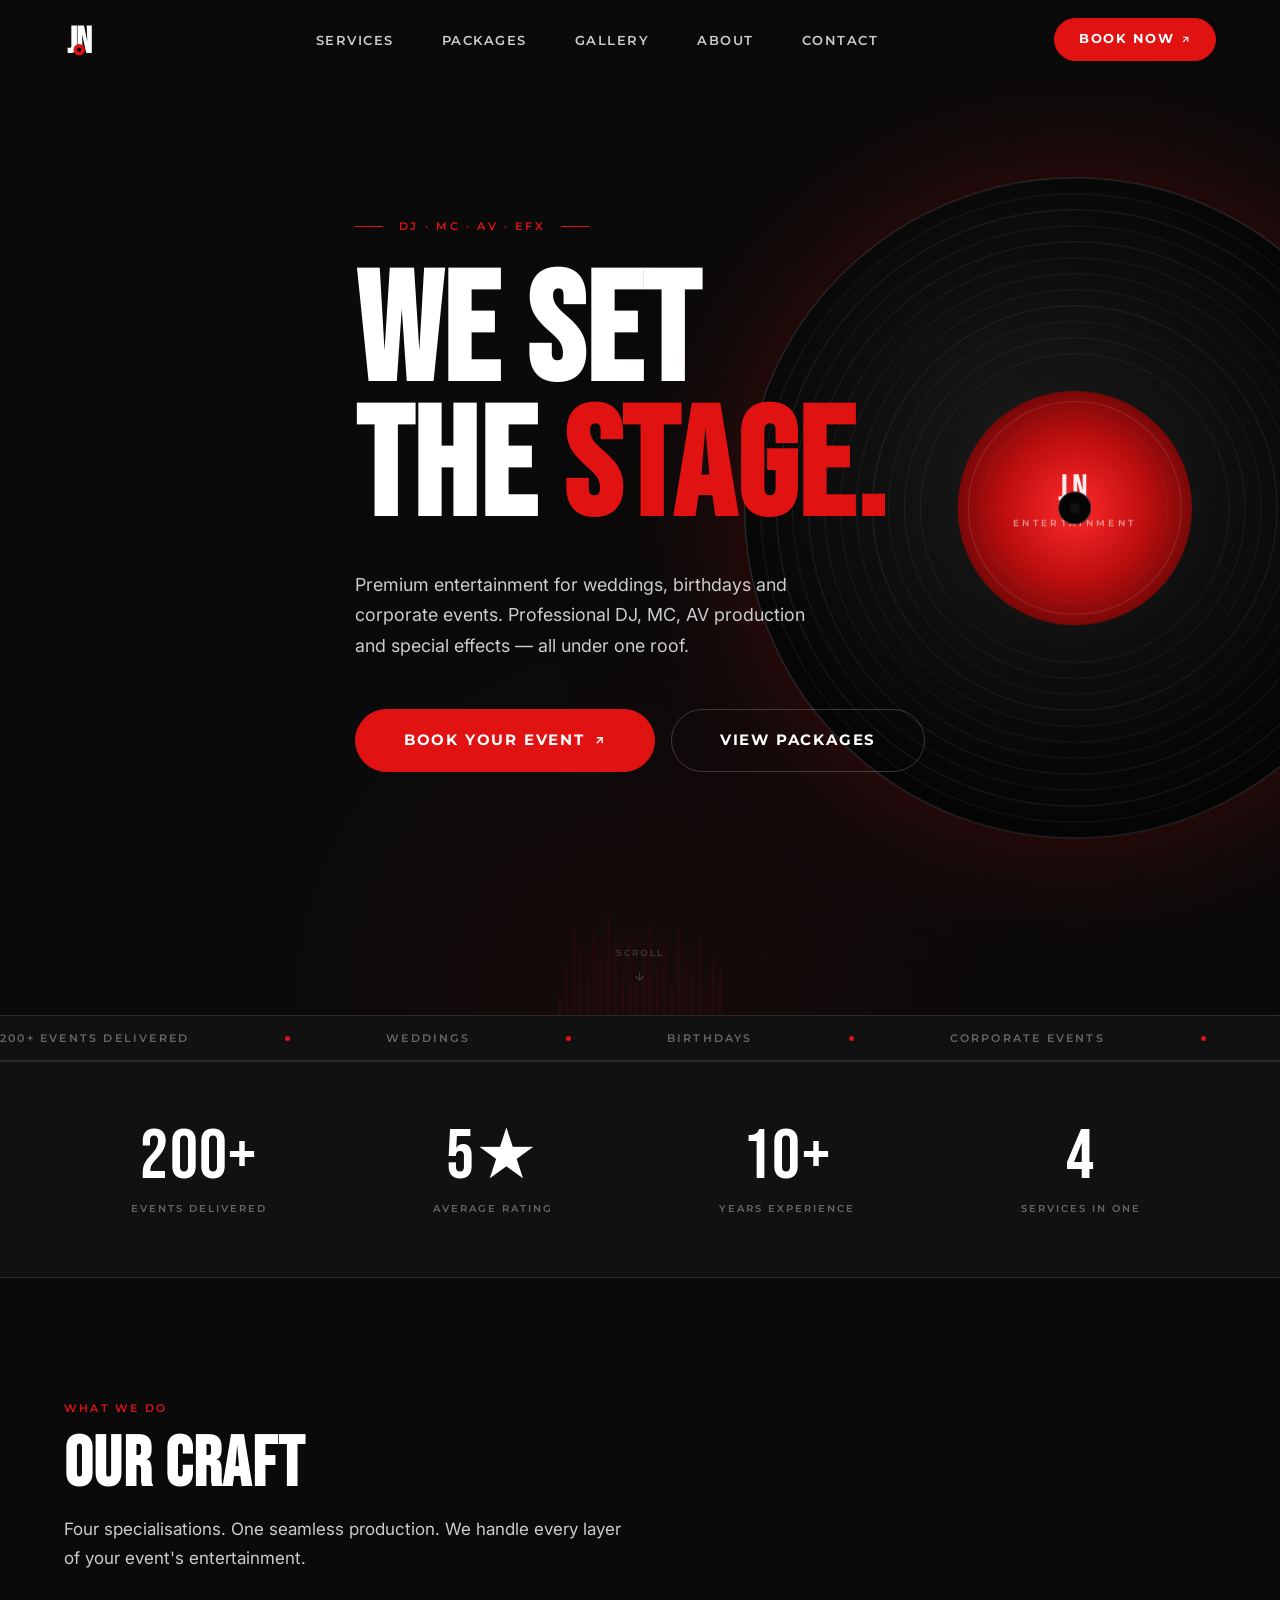
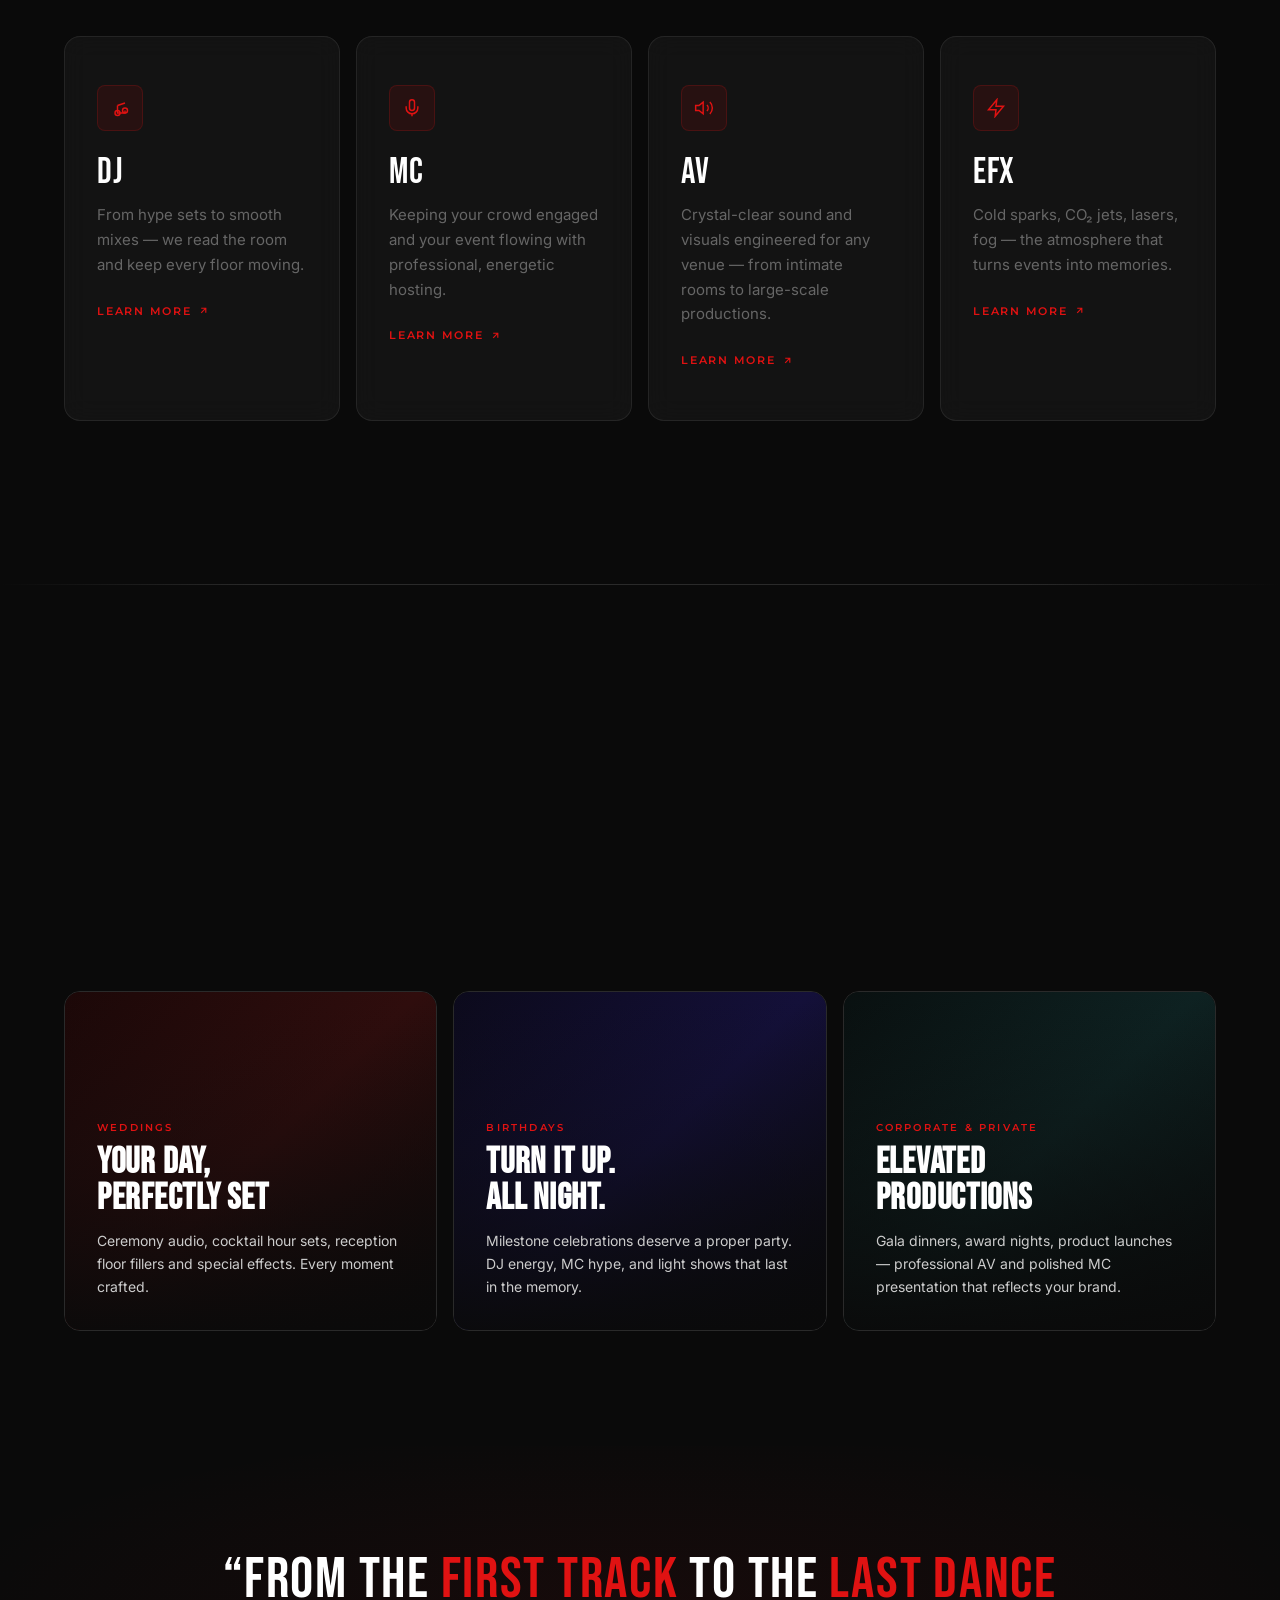
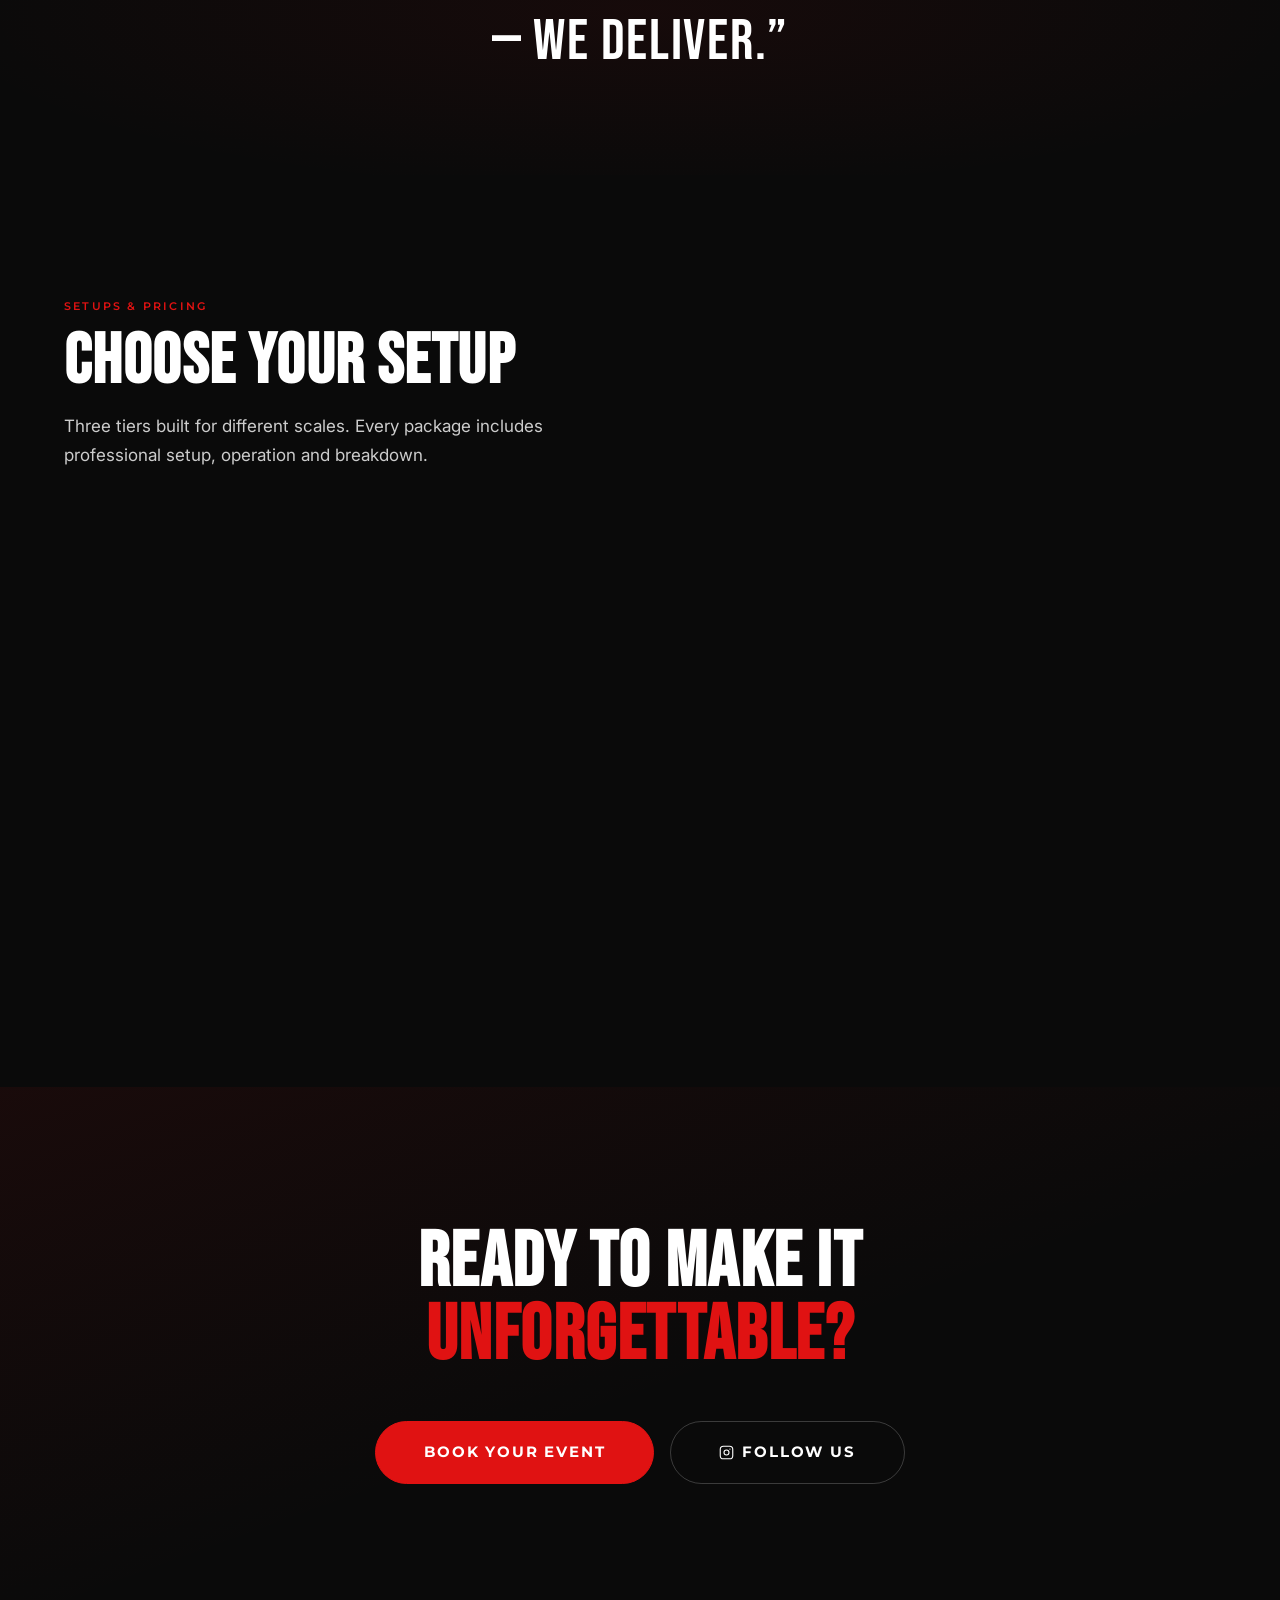
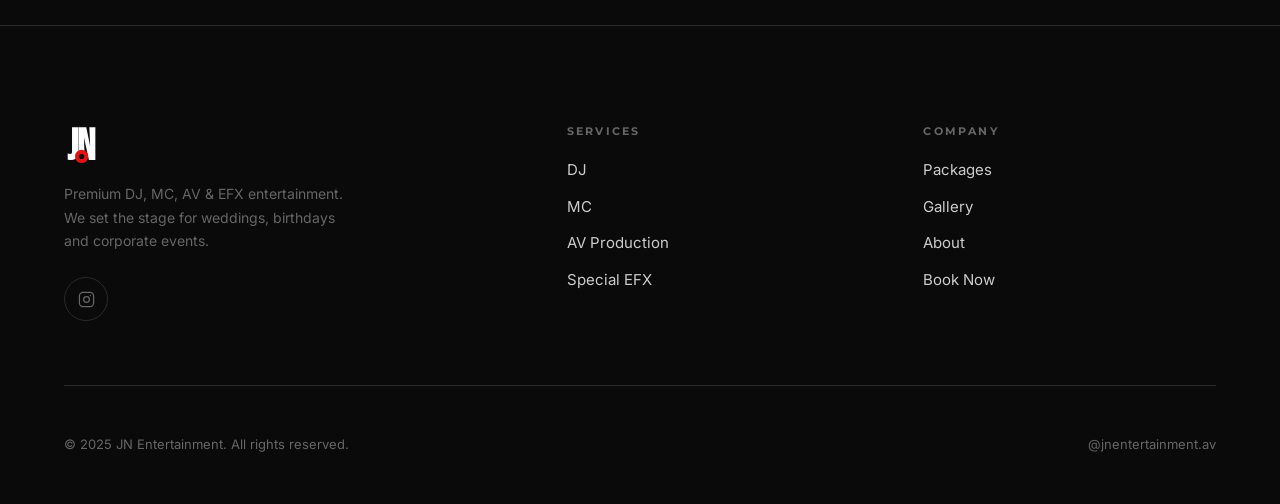
==== commit cd6cc775: "Replace hero ring decorations with animated vinyl disc SVG" ====
--- a/index.html
+++ b/index.html
@@ -20,34 +20,44 @@
       padding-top: 80px;
     }
 
-    /* Decorative ring echoing the logo's circle motif */
-    .hero::before {
-      content: '';
+    /* Vinyl disc */
+    .hero-vinyl {
       position: absolute;
-      right: -8vw;
+      right: clamp(-220px, -10vw, -80px);
       top: 50%;
       transform: translateY(-50%);
-      width: clamp(360px, 52vw, 740px);
-      height: clamp(360px, 52vw, 740px);
-      border-radius: 50%;
-      border: 1px solid rgba(224,18,18,0.1);
-      box-shadow:
-        inset 0 0 120px rgba(224,18,18,0.05),
-        0 0 0 clamp(28px,4vw,56px) rgba(224,18,18,0.035);
+      width: clamp(380px, 52vw, 740px);
+      height: clamp(380px, 52vw, 740px);
       pointer-events: none;
-    }
-
-    .hero::after {
-      content: '';
-      position: absolute;
-      right: -8vw;
-      top: 50%;
-      transform: translateY(-50%);
-      width: clamp(200px, 30vw, 440px);
-      height: clamp(200px, 30vw, 440px);
-      border-radius: 50%;
-      border: 1px solid rgba(224,18,18,0.16);
-      pointer-events: none;
+      filter: drop-shadow(0 0 60px rgba(224,18,18,0.18)) drop-shadow(0 0 120px rgba(224,18,18,0.08));
+      animation: vinyl-spin 18s linear infinite;
+      will-change: transform;
+    }
+
+    @keyframes vinyl-spin {
+      from { transform: translateY(-50%) rotate(0deg); }
+      to   { transform: translateY(-50%) rotate(360deg); }
+    }
+
+    @media (prefers-reduced-motion: reduce) {
+      .hero-vinyl { animation: none; }
+    }
+
+    @media (max-width: 767px) {
+      .hero-vinyl {
+        width: clamp(240px, 72vw, 360px);
+        height: clamp(240px, 72vw, 360px);
+        right: clamp(-160px, -30vw, -80px);
+        top: auto;
+        bottom: -80px;
+        transform: none;
+        animation: vinyl-spin-mobile 18s linear infinite;
+        opacity: 0.35;
+      }
+      @keyframes vinyl-spin-mobile {
+        from { transform: rotate(0deg); }
+        to   { transform: rotate(360deg); }
+      }
     }
 
     .hero-glow {
@@ -555,6 +565,60 @@
 <!-- ── Hero ────────────────────────────────────────────────────── -->
 <section class="hero" aria-label="Hero — JN Entertainment">
   <div class="hero-glow" aria-hidden="true"></div>
+
+  <!-- Vinyl disc decoration -->
+  <svg class="hero-vinyl" aria-hidden="true" viewBox="0 0 500 500" xmlns="http://www.w3.org/2000/svg">
+    <defs>
+      <radialGradient id="vinyl-body" cx="50%" cy="50%" r="50%">
+        <stop offset="0%"   stop-color="#1a1a1a"/>
+        <stop offset="40%"  stop-color="#0d0d0d"/>
+        <stop offset="100%" stop-color="#050505"/>
+      </radialGradient>
+      <radialGradient id="vinyl-sheen" cx="38%" cy="35%" r="55%">
+        <stop offset="0%"   stop-color="#ffffff" stop-opacity="0.04"/>
+        <stop offset="100%" stop-color="#ffffff" stop-opacity="0"/>
+      </radialGradient>
+      <radialGradient id="vinyl-label" cx="50%" cy="50%" r="50%">
+        <stop offset="0%"   stop-color="#ff2a2a"/>
+        <stop offset="60%"  stop-color="#c00f0f"/>
+        <stop offset="100%" stop-color="#7a0808"/>
+      </radialGradient>
+    </defs>
+
+    <!-- Disc body -->
+    <circle cx="250" cy="250" r="248" fill="url(#vinyl-body)" stroke="#2a2a2a" stroke-width="1"/>
+
+    <!-- Groove rings -->
+    <circle cx="250" cy="250" r="236" fill="none" stroke="#1e1e1e" stroke-width="0.6"/>
+    <circle cx="250" cy="250" r="224" fill="none" stroke="#222" stroke-width="0.7"/>
+    <circle cx="250" cy="250" r="212" fill="none" stroke="#1c1c1c" stroke-width="0.6"/>
+    <circle cx="250" cy="250" r="200" fill="none" stroke="#202020" stroke-width="0.7"/>
+    <circle cx="250" cy="250" r="188" fill="none" stroke="#1e1e1e" stroke-width="0.6"/>
+    <circle cx="250" cy="250" r="176" fill="none" stroke="#1a1a1a" stroke-width="0.7"/>
+    <circle cx="250" cy="250" r="164" fill="none" stroke="#1e1e1e" stroke-width="0.6"/>
+    <circle cx="250" cy="250" r="152" fill="none" stroke="#222" stroke-width="0.7"/>
+    <circle cx="250" cy="250" r="140" fill="none" stroke="#1c1c1c" stroke-width="0.6"/>
+    <circle cx="250" cy="250" r="128" fill="none" stroke="#1e1e1e" stroke-width="0.7"/>
+    <circle cx="250" cy="250" r="116" fill="none" stroke="#202020" stroke-width="0.6"/>
+
+    <!-- Subtle sheen -->
+    <circle cx="250" cy="250" r="248" fill="url(#vinyl-sheen)"/>
+
+    <!-- Red label -->
+    <circle cx="250" cy="250" r="88" fill="url(#vinyl-label)"/>
+
+    <!-- Label text ring -->
+    <circle cx="250" cy="250" r="80" fill="none" stroke="rgba(255,255,255,0.12)" stroke-width="0.8"/>
+    <circle cx="250" cy="250" r="70" fill="none" stroke="rgba(255,255,255,0.06)" stroke-width="0.5"/>
+
+    <!-- JN lettering on label -->
+    <text x="250" y="244" text-anchor="middle" font-family="'Bebas Neue', sans-serif" font-size="28" fill="white" opacity="0.92" letter-spacing="3">JN</text>
+    <text x="250" y="264" text-anchor="middle" font-family="'Montserrat', sans-serif" font-size="7" font-weight="600" fill="white" opacity="0.55" letter-spacing="2.5">ENTERTAINMENT</text>
+
+    <!-- Centre hole -->
+    <circle cx="250" cy="250" r="12" fill="#050505" stroke="#333" stroke-width="0.8"/>
+    <circle cx="250" cy="250" r="4"  fill="#111"/>
+  </svg>
 
   <div class="hero-wave" aria-hidden="true">
     <span style="height:18%;animation-delay:0s"></span>
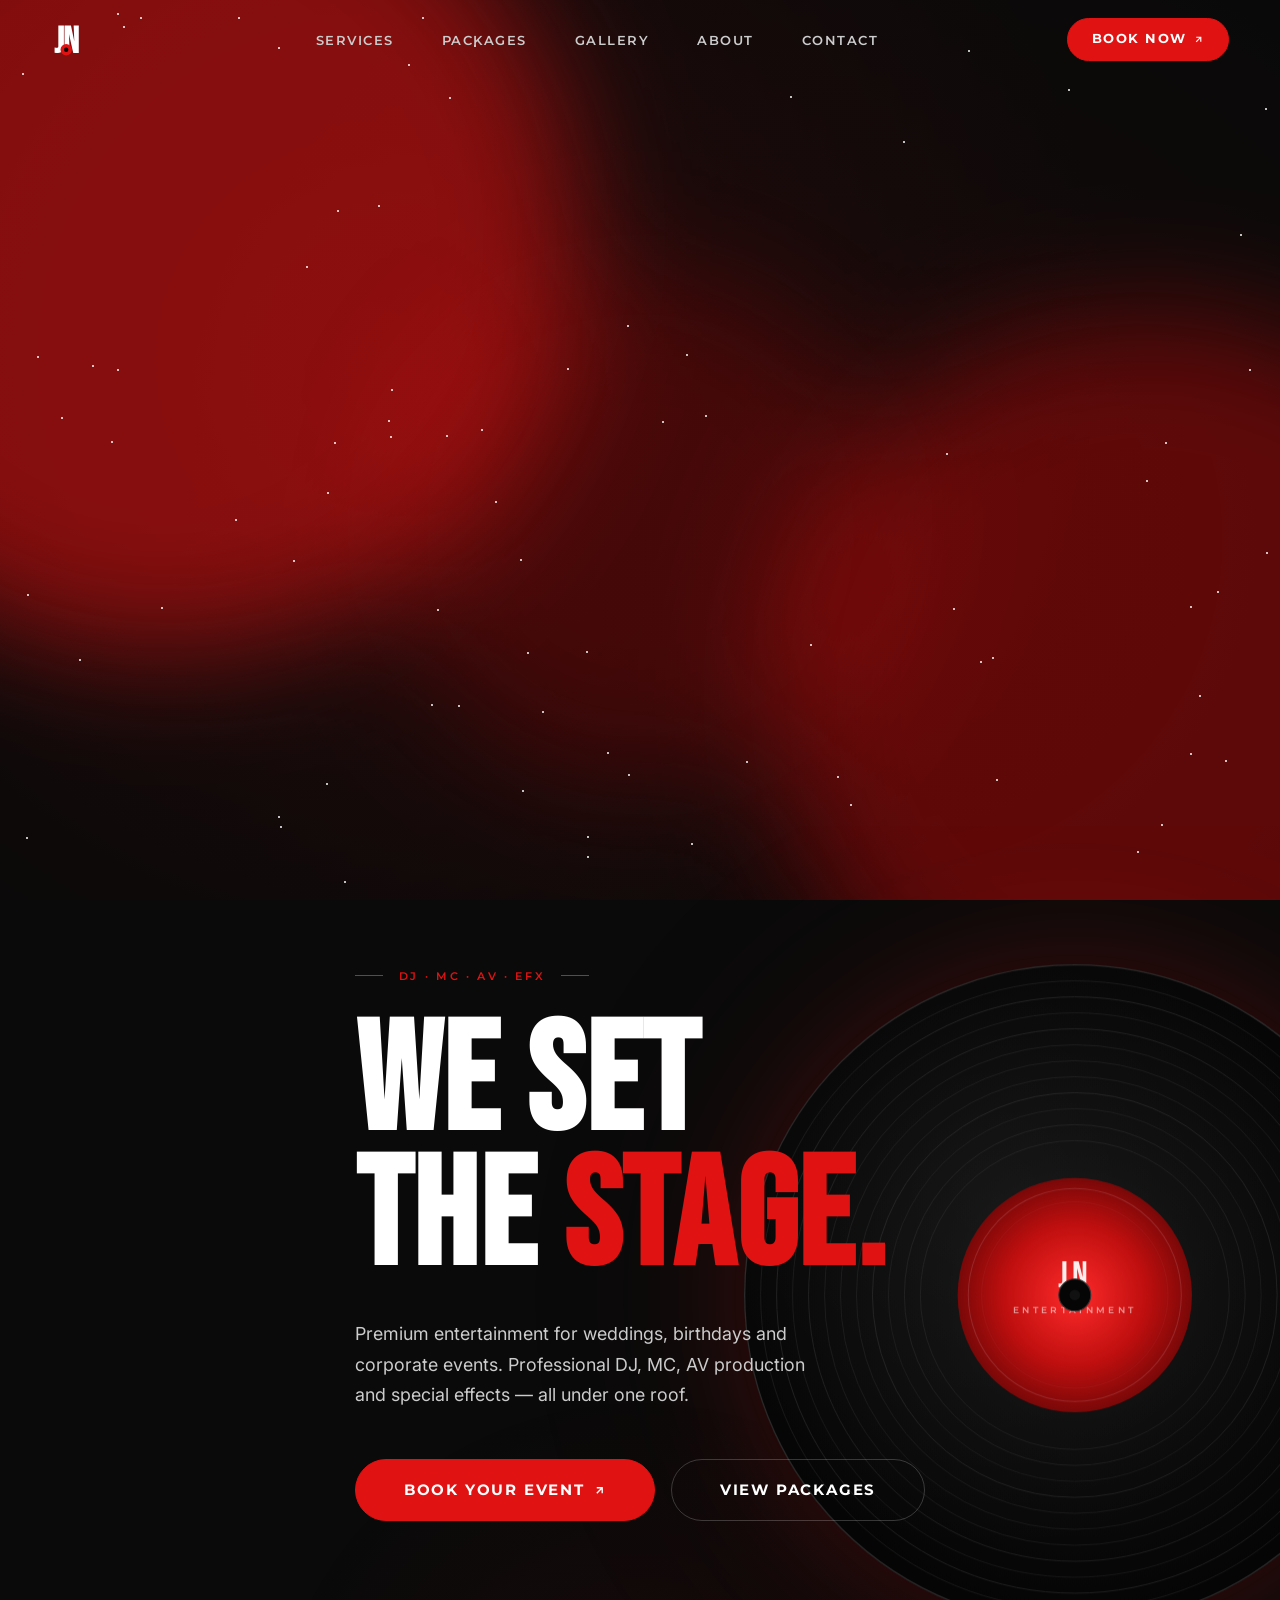
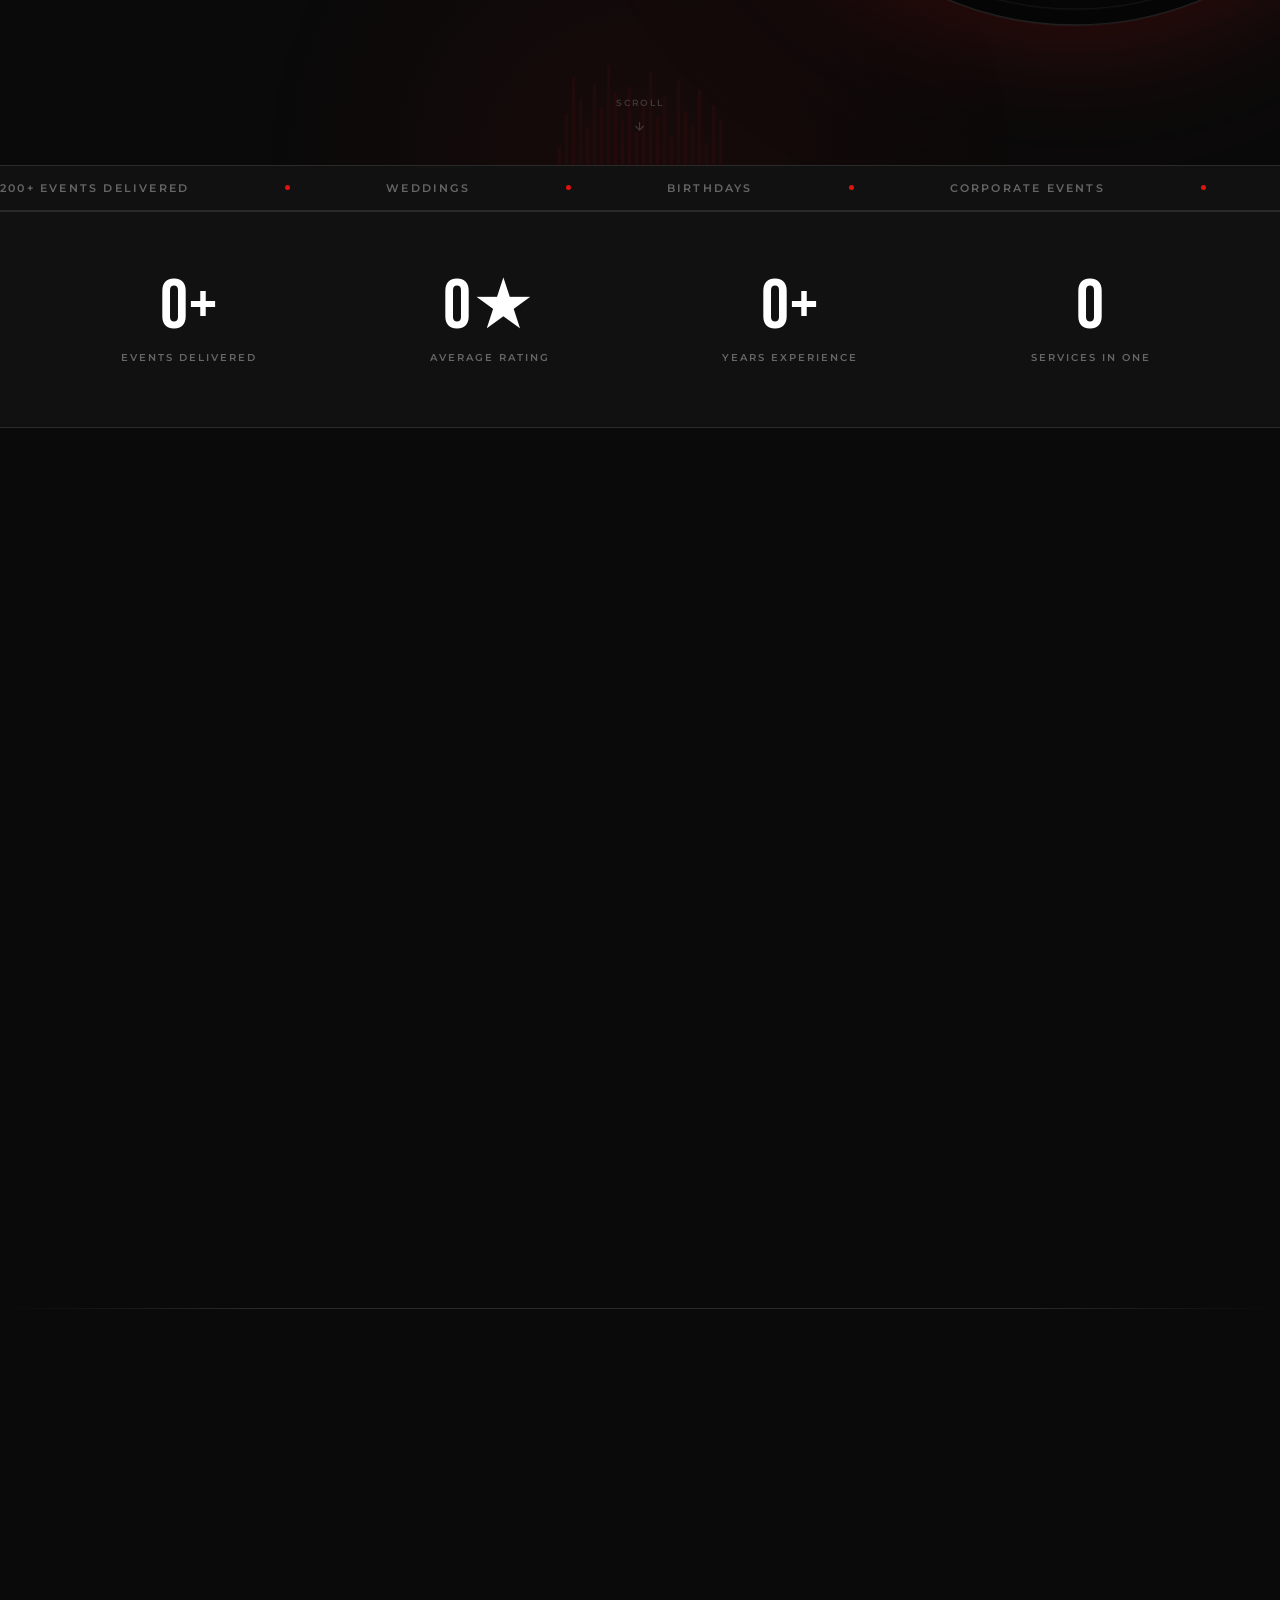
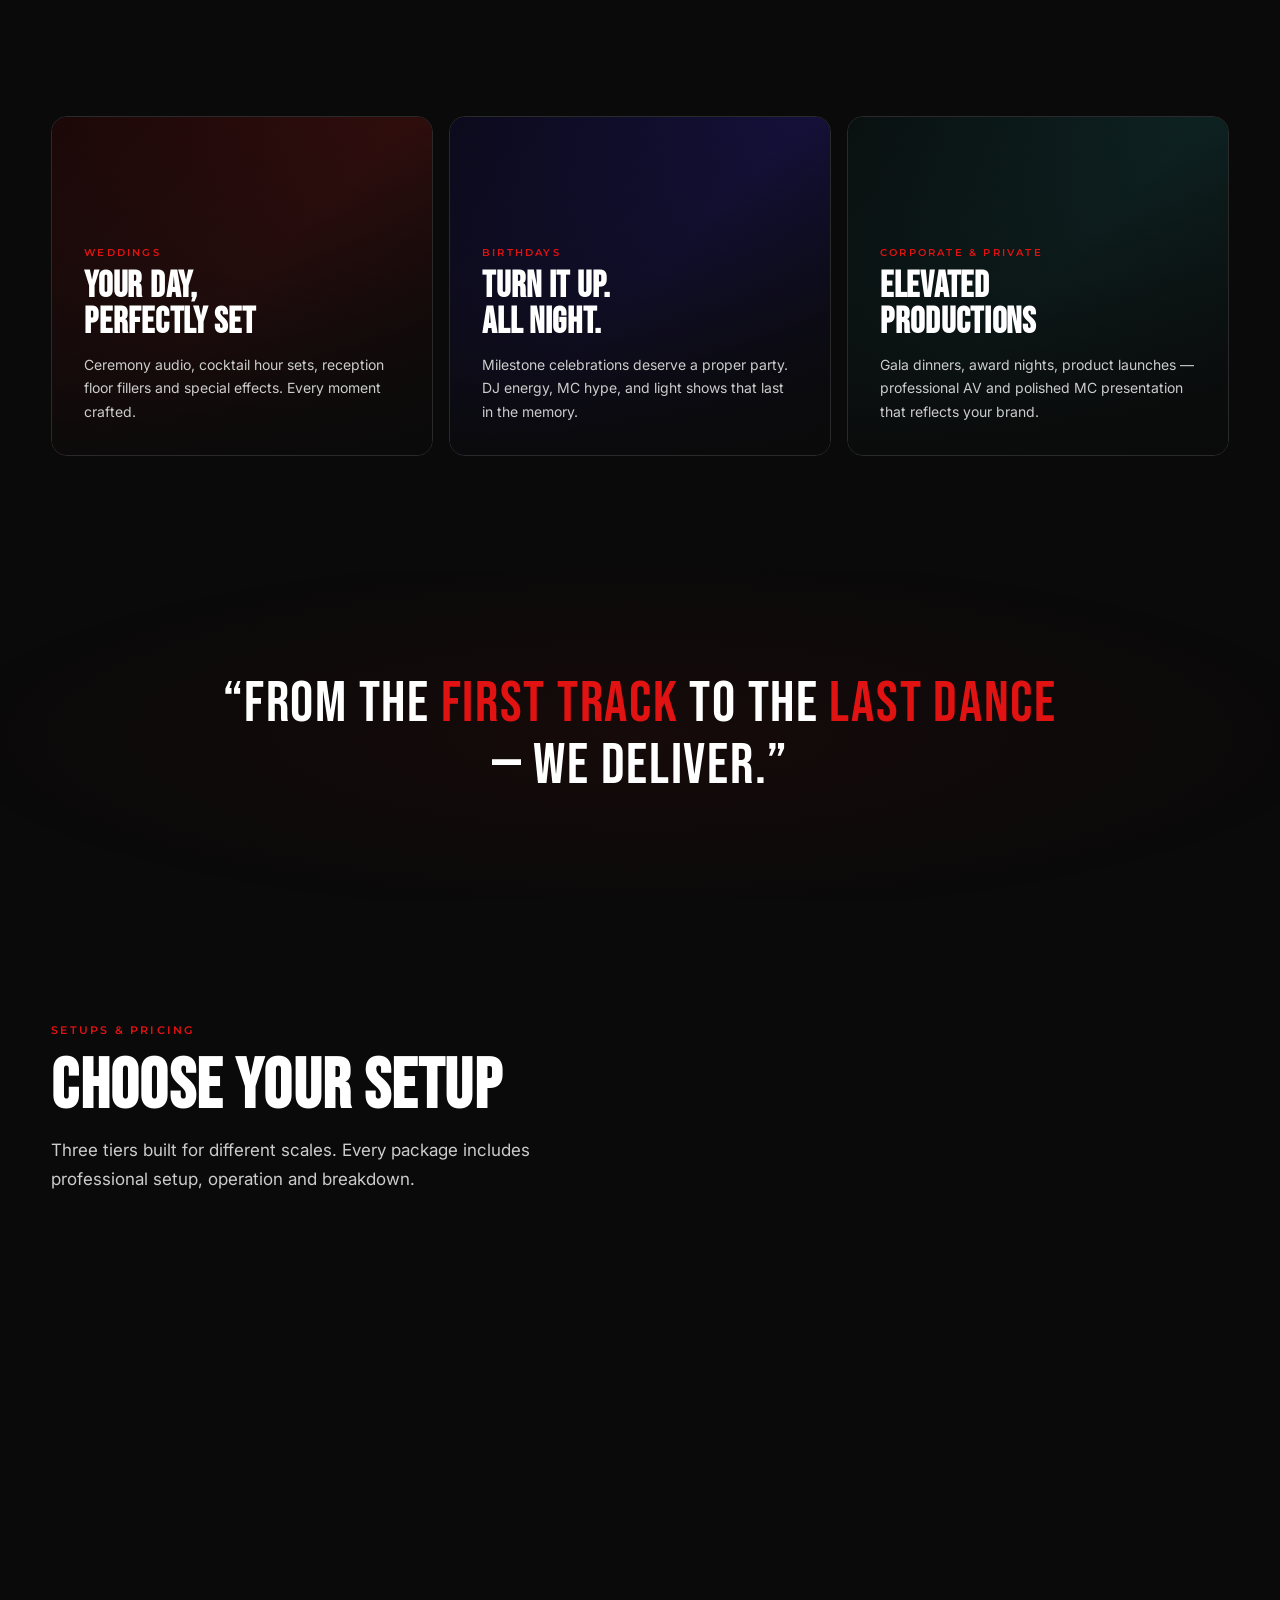
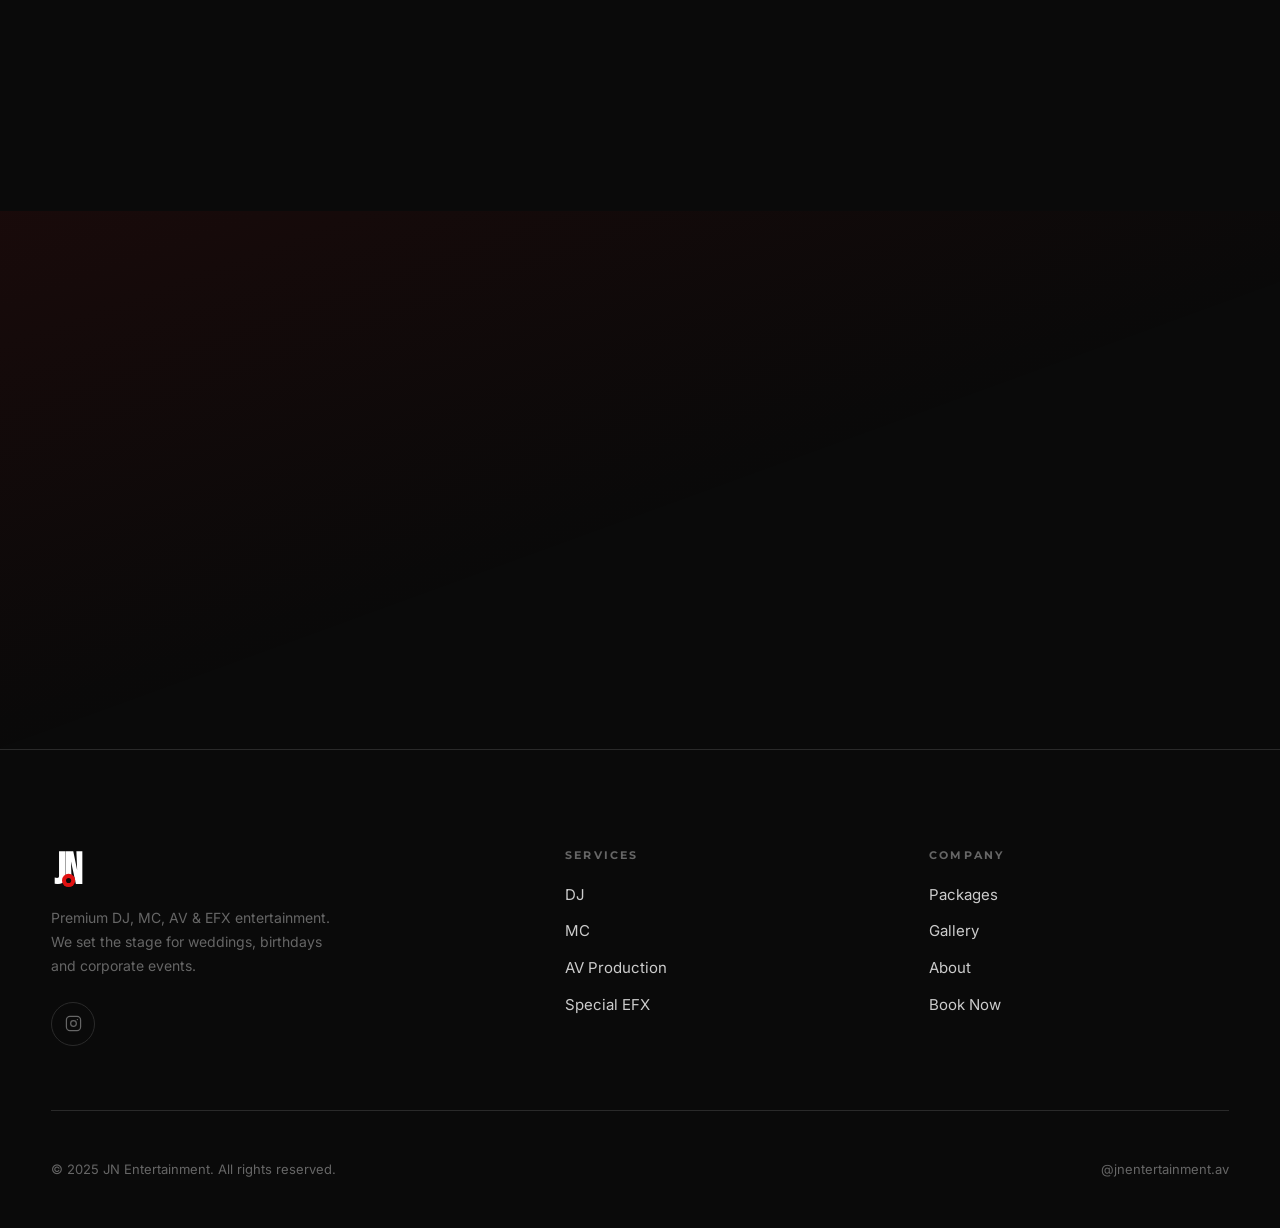
==== commit 18d82efd: "Fix hero top margin and boost aurora blob visibility" ====
--- a/index.html
+++ b/index.html
@@ -102,7 +102,7 @@
       max-width: var(--container-max);
       margin-inline: auto;
       padding-inline: var(--container-px);
-      padding-block: var(--sp-10) clamp(80px, 10vw, 130px);
+      padding-block: clamp(32px, 4vw, 56px) clamp(80px, 10vw, 130px);
     }
 
     .hero-eyebrow {
--- a/css/main.css
+++ b/css/main.css
@@ -30,8 +30,8 @@
   --sp-10: 128px;
 
   --section-py:    clamp(72px, 9vw, 130px);
-  --container-max: 1280px;
-  --container-px:  clamp(20px, 5vw, 80px);
+  --container-max: 1600px;
+  --container-px:  clamp(20px, 4vw, 60px);
 
   --ease-out:    cubic-bezier(0.23, 1, 0.32, 1);
   --ease-in-out: cubic-bezier(0.77, 0, 0.175, 1);
@@ -71,8 +71,108 @@
 input, textarea, select { font: inherit; color: inherit; }
 svg { display: block; }
 
+/* ── Aurora background ──────────────────────────────────────────── */
+#aurora-layer {
+  position: fixed;
+  inset: 0;
+  pointer-events: none;
+  z-index: 0;
+  overflow: hidden;
+}
+
+.aurora-pulse {
+  position: absolute;
+  inset: 0;
+  opacity: 0.5;
+  background-image:
+    radial-gradient(circle at 30% 40%, rgba(224,18,18,0.22) 0%, transparent 70%),
+    radial-gradient(circle at 70% 60%, rgba(120,10,10,0.18) 0%, transparent 70%);
+  animation: aurora-pulse 10s ease-in-out infinite;
+}
+
+@keyframes aurora-pulse {
+  0%, 100% { opacity: 0.5; transform: scale(1); }
+  50%       { opacity: 0.72; transform: scale(1.05); }
+}
+
+.aurora-blob {
+  position: absolute;
+  border-radius: 50%;
+  filter: blur(60px);
+  mix-blend-mode: screen;
+  will-change: transform;
+}
+
+.aurora-blob-1 {
+  width: 65vw; height: 65vw;
+  top: -20%; left: -20%;
+  background: rgba(224, 18, 18, 0.55);
+  animation: blob1 30s ease-in-out infinite alternate;
+}
+
+.aurora-blob-2 {
+  width: 60vw; height: 60vw;
+  bottom: -20%; right: -20%;
+  background: rgba(180, 10, 10, 0.48);
+  animation: blob2 40s ease-in-out infinite alternate;
+}
+
+.aurora-blob-3 {
+  width: 40vw; height: 40vw;
+  top: 30%; left: 30%;
+  background: rgba(120, 5, 5, 0.4);
+  animation: blob3 50s ease-in-out infinite alternate;
+}
+
+@keyframes blob1 {
+  0%   { transform: translate(0px, 0px)   scale(1); }
+  33%  { transform: translate(60px,-30px) scale(1.15); }
+  66%  { transform: translate(-40px,50px) scale(0.9); }
+  100% { transform: translate(80px, 40px) scale(1.1); }
+}
+
+@keyframes blob2 {
+  0%   { transform: translate(0px, 0px)    scale(1); }
+  40%  { transform: translate(-80px,50px)  scale(1.2); }
+  70%  { transform: translate(50px,-60px)  scale(0.88); }
+  100% { transform: translate(-30px,30px)  scale(1.1); }
+}
+
+@keyframes blob3 {
+  0%   { transform: translate(0px, 0px)   scale(1)   rotate(0deg); }
+  50%  { transform: translate(100px,-20px) scale(0.95) rotate(180deg); }
+  100% { transform: translate(-60px,60px) scale(1.12) rotate(360deg); }
+}
+
+.aurora-stars {
+  position: absolute;
+  inset: 0;
+}
+
+.aurora-star {
+  position: absolute;
+  width: 2px; height: 2px;
+  border-radius: 50%;
+  background: white;
+  animation: star-twinkle var(--dur, 3s) ease-in-out infinite var(--delay, 0s);
+}
+
+@keyframes star-twinkle {
+  0%, 100% { opacity: 0; }
+  50%       { opacity: var(--peak, 0.6); }
+}
+
+@media (prefers-reduced-motion: reduce) {
+  .aurora-pulse,
+  .aurora-blob,
+  .aurora-star { animation: none !important; }
+}
+
 /* ── Layout ────────────────────────────────────────────────────── */
+body > *:not(#aurora-layer) { position: relative; z-index: 1; }
+
 .container {
+  width: 100%;
   max-width: var(--container-max);
   margin-inline: auto;
   padding-inline: var(--container-px);
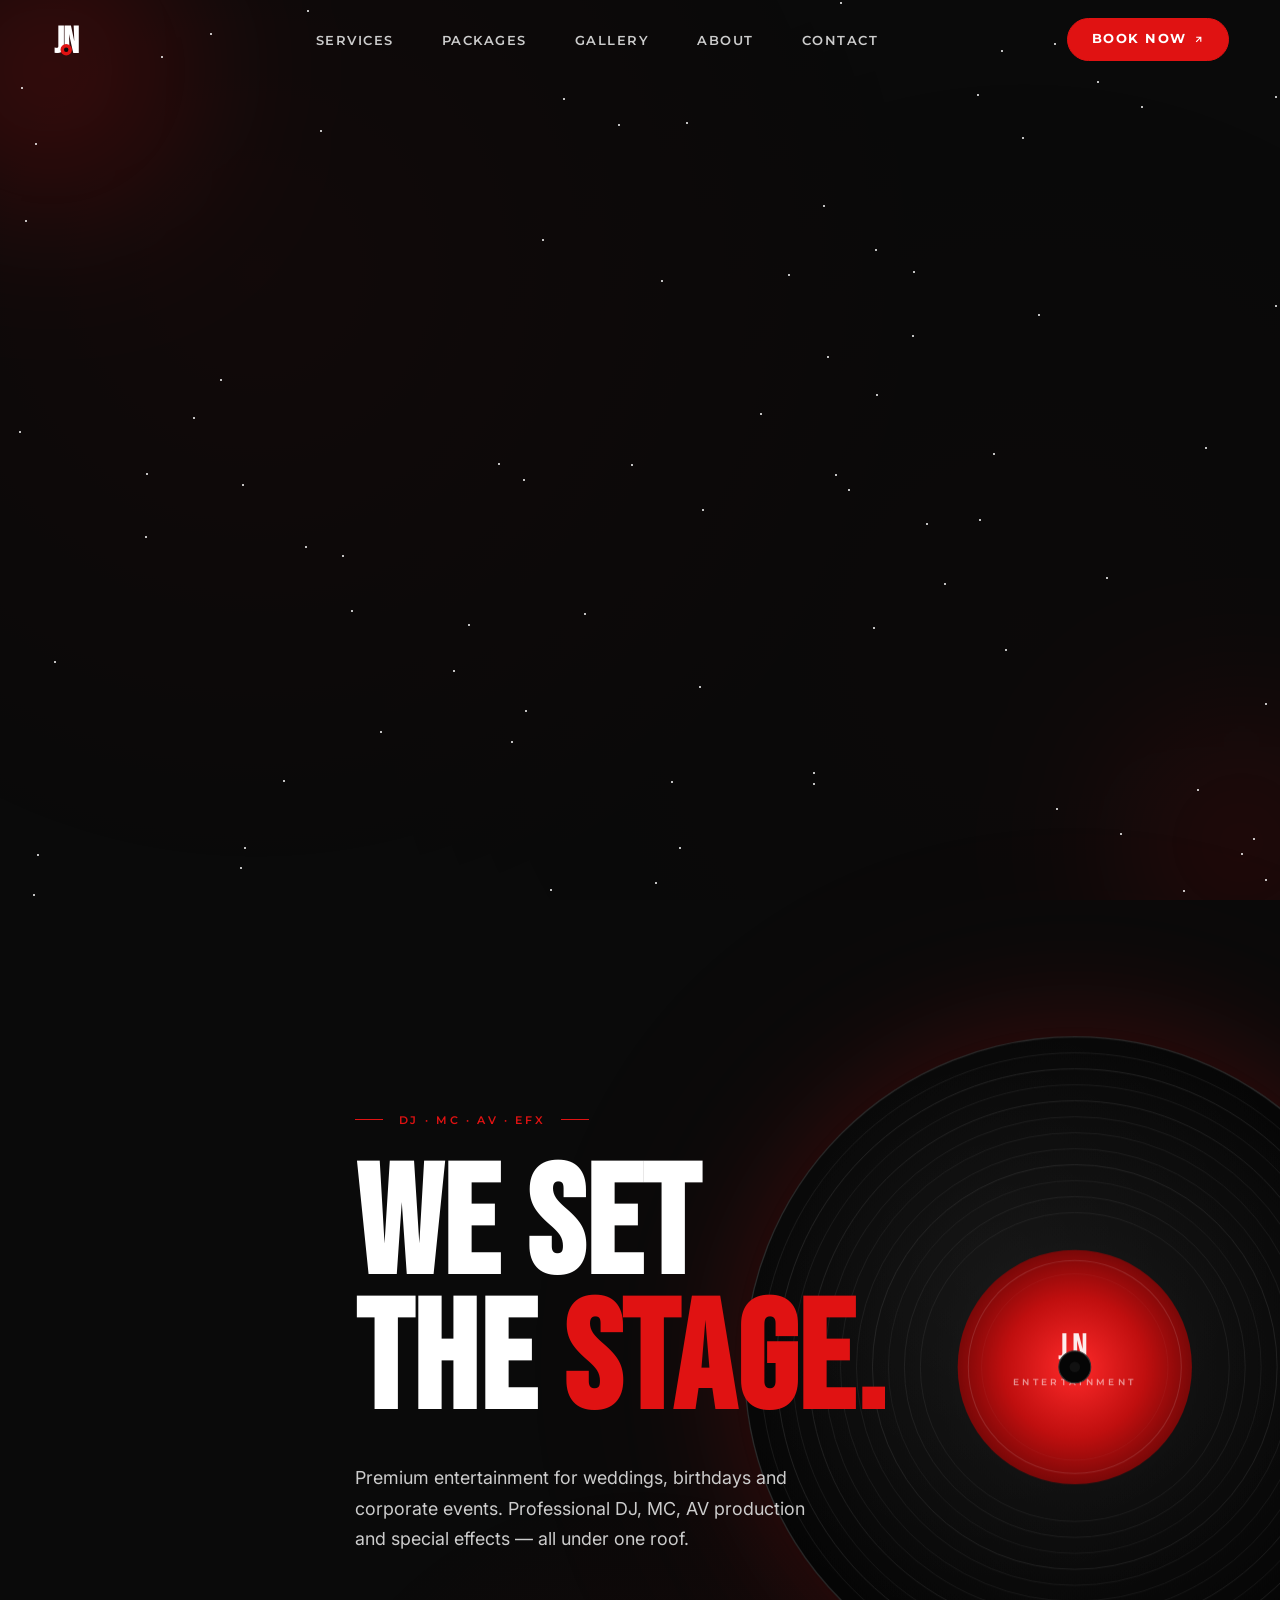
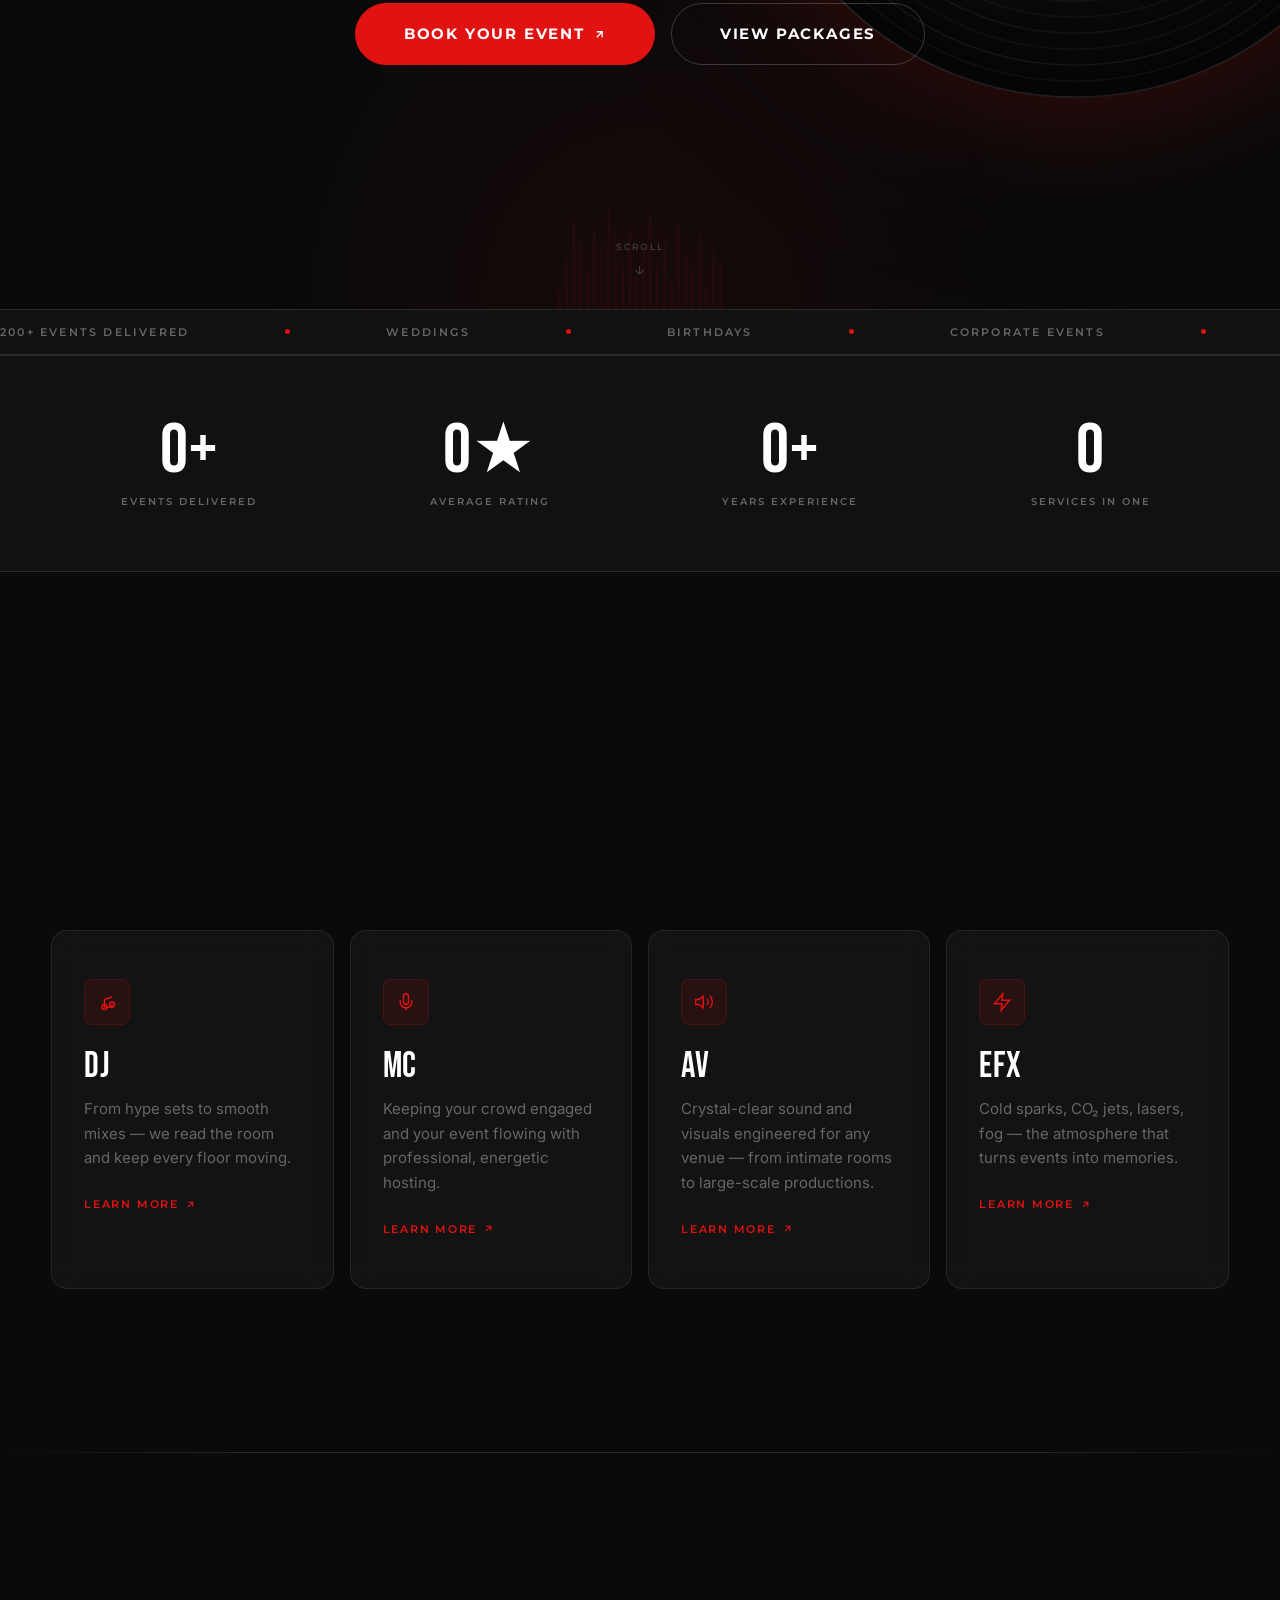
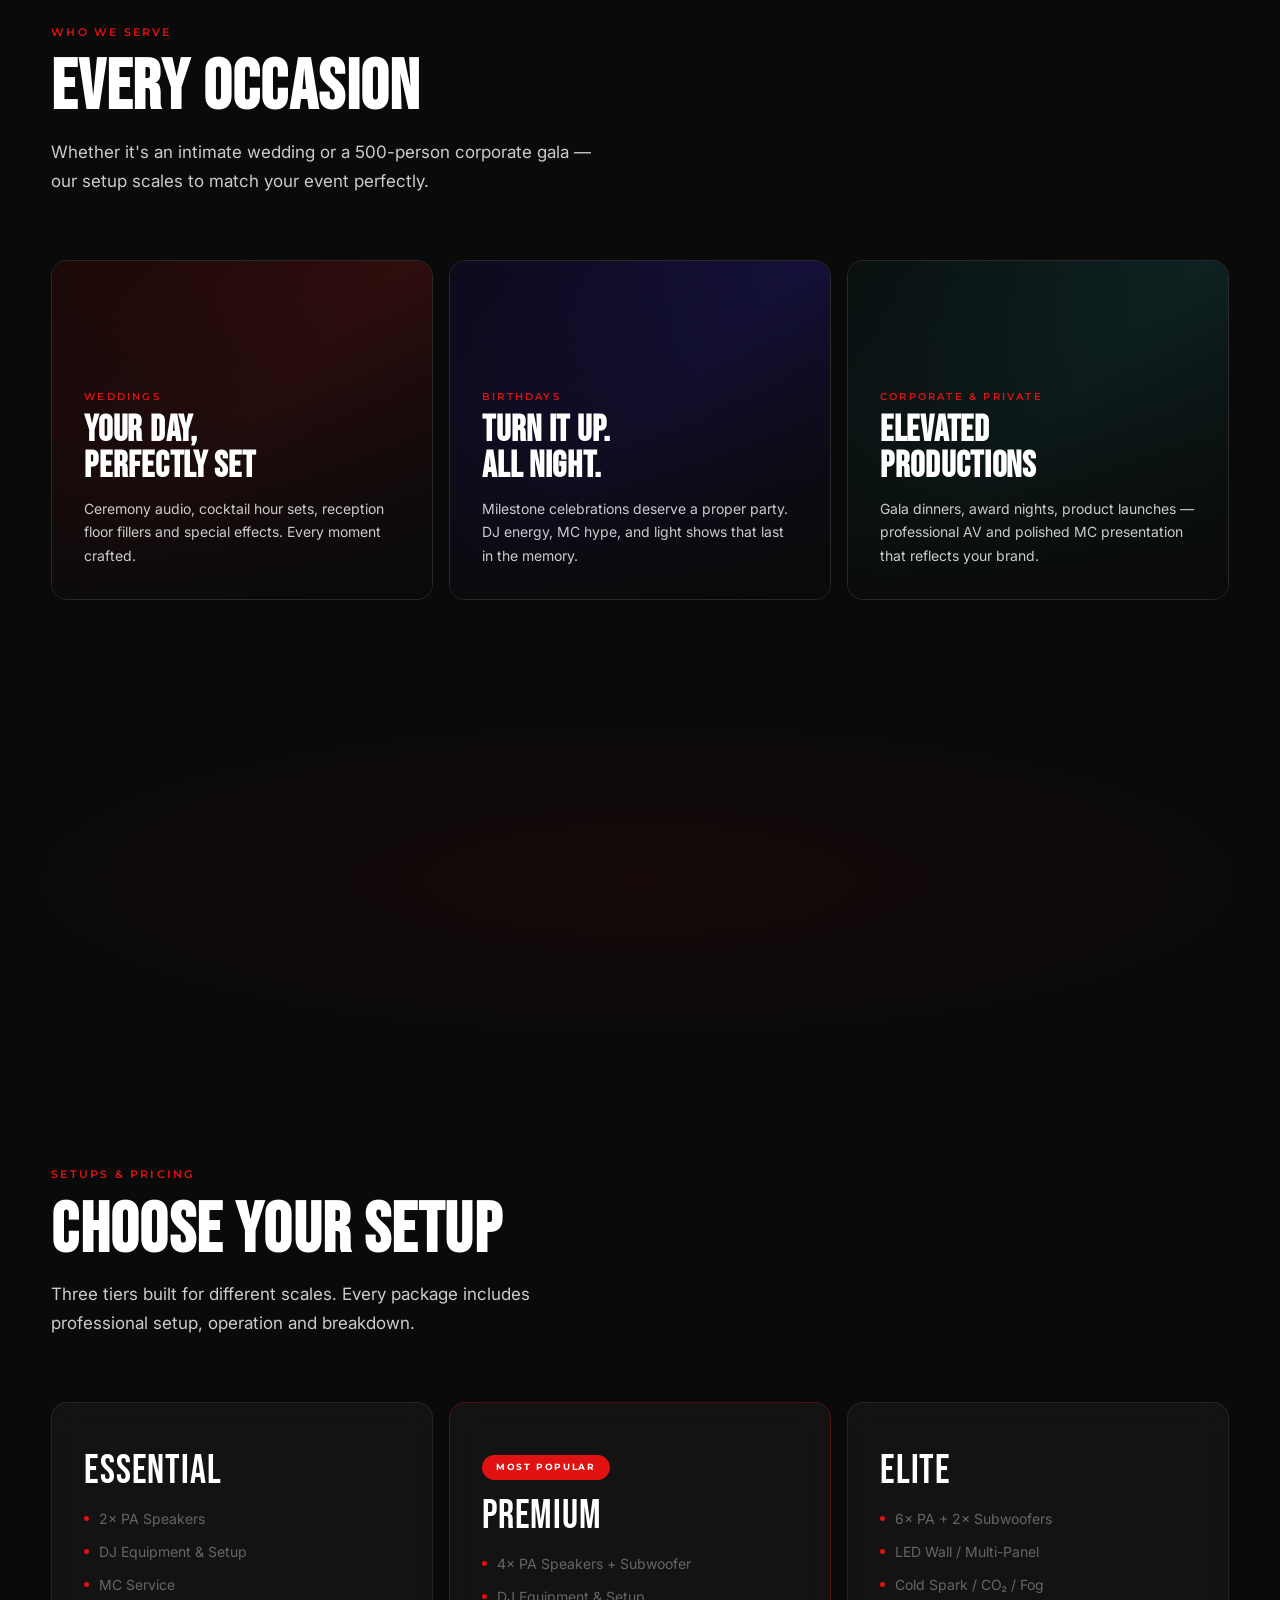
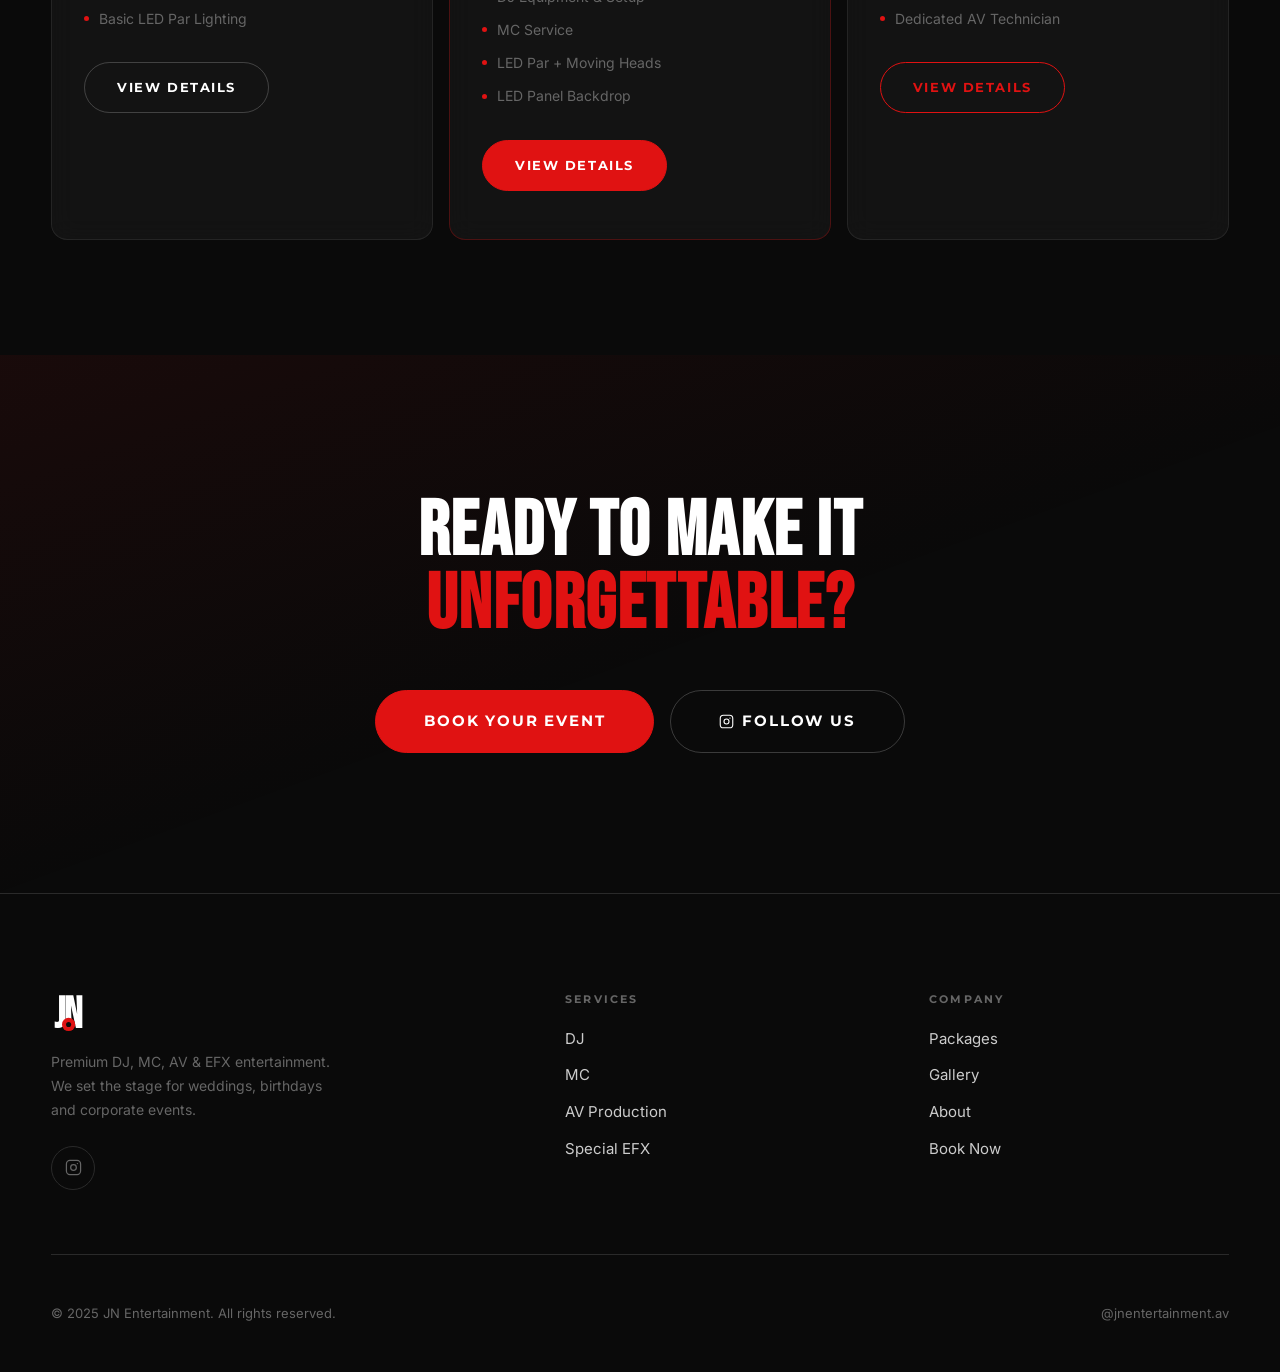
==== commit 2677d53a: "Reduce aurora blobs to subtle accents, fix hero top spacing" ====
--- a/index.html
+++ b/index.html
@@ -17,7 +17,6 @@
       display: flex;
       align-items: center;
       overflow: hidden;
-      padding-top: 80px;
     }
 
     /* Vinyl disc */
@@ -102,7 +101,7 @@
       max-width: var(--container-max);
       margin-inline: auto;
       padding-inline: var(--container-px);
-      padding-block: clamp(32px, 4vw, 56px) clamp(80px, 10vw, 130px);
+      padding-block: clamp(100px, 14vw, 160px) clamp(80px, 10vw, 130px);
     }
 
     .hero-eyebrow {
--- a/css/main.css
+++ b/css/main.css
@@ -83,46 +83,43 @@
 .aurora-pulse {
   position: absolute;
   inset: 0;
-  opacity: 0.5;
+  opacity: 0.3;
   background-image:
-    radial-gradient(circle at 30% 40%, rgba(224,18,18,0.22) 0%, transparent 70%),
-    radial-gradient(circle at 70% 60%, rgba(120,10,10,0.18) 0%, transparent 70%);
-  animation: aurora-pulse 10s ease-in-out infinite;
+    radial-gradient(circle at 20% 30%, rgba(224,18,18,0.12) 0%, transparent 55%),
+    radial-gradient(circle at 80% 70%, rgba(120,10,10,0.08) 0%, transparent 55%);
+  animation: aurora-pulse 12s ease-in-out infinite;
 }
 
 @keyframes aurora-pulse {
-  0%, 100% { opacity: 0.5; transform: scale(1); }
-  50%       { opacity: 0.72; transform: scale(1.05); }
+  0%, 100% { opacity: 0.3; transform: scale(1); }
+  50%       { opacity: 0.45; transform: scale(1.03); }
 }
 
 .aurora-blob {
   position: absolute;
   border-radius: 50%;
-  filter: blur(60px);
+  filter: blur(90px);
   mix-blend-mode: screen;
   will-change: transform;
 }
 
 .aurora-blob-1 {
-  width: 65vw; height: 65vw;
-  top: -20%; left: -20%;
-  background: rgba(224, 18, 18, 0.55);
+  width: clamp(140px, 18vw, 280px);
+  height: clamp(140px, 18vw, 280px);
+  top: -5%; left: -5%;
+  background: rgba(224, 18, 18, 0.28);
   animation: blob1 30s ease-in-out infinite alternate;
 }
 
 .aurora-blob-2 {
-  width: 60vw; height: 60vw;
-  bottom: -20%; right: -20%;
-  background: rgba(180, 10, 10, 0.48);
+  width: clamp(120px, 16vw, 240px);
+  height: clamp(120px, 16vw, 240px);
+  bottom: -5%; right: -5%;
+  background: rgba(180, 10, 10, 0.22);
   animation: blob2 40s ease-in-out infinite alternate;
 }
 
-.aurora-blob-3 {
-  width: 40vw; height: 40vw;
-  top: 30%; left: 30%;
-  background: rgba(120, 5, 5, 0.4);
-  animation: blob3 50s ease-in-out infinite alternate;
-}
+.aurora-blob-3 { display: none; }
 
 @keyframes blob1 {
   0%   { transform: translate(0px, 0px)   scale(1); }
@@ -721,6 +718,65 @@
   border-width: 0;
 }
 
+/* ── Responsive overrides ───────────────────────────────────────── */
+@media (max-width: 479px) {
+  /* Typography scale-down on very small screens */
+  .section-title { font-size: clamp(2rem, 8vw, 2.75rem); }
+  .section-sub   { font-size: 0.9375rem; }
+
+  /* Buttons full-width on tiny screens */
+  .btn-group { flex-direction: column; align-items: stretch; }
+  .btn-group .btn { width: 100%; text-align: center; justify-content: center; }
+
+  /* Package tab buttons wrap */
+  .pkg-tabs { flex-wrap: wrap; }
+  .pkg-tab  { flex: 1 1 auto; text-align: center; }
+
+  /* Contact form rows collapse to single col */
+  .form-row { grid-template-columns: 1fr !important; }
+
+  /* Ticker text smaller */
+  .ticker-item { font-size: 0.7rem; }
+}
+
+@media (max-width: 767px) {
+  /* Hide vinyl disc on small screens to avoid layout bleed */
+  .hero-vinyl { display: none; }
+
+  /* Hero text breathes with full width */
+  .hero-sub { max-width: 100%; }
+
+  /* Stats always 2-col on mobile */
+  .stats-grid { grid-template-columns: repeat(2, 1fr); }
+
+  /* Service cards full width below 640 handled by grid; ensure readable text */
+  .svc-icon { width: 40px; height: 40px; }
+
+  /* Pull quote strip — smaller font */
+  .pull-quote-text { font-size: clamp(1.35rem, 4.5vw, 2rem) !important; }
+
+  /* CTA strip text stack */
+  .cta-strip-inner { flex-direction: column; text-align: center; align-items: center; gap: 24px; }
+
+  /* Footer brand blurb shorter */
+  .footer-brand { max-width: 100%; }
+
+  /* Page hero (inner pages) smaller heading */
+  .page-hero-title { font-size: clamp(2.5rem, 10vw, 4.5rem) !important; }
+}
+
+@media (min-width: 480px) and (max-width: 767px) {
+  /* 2-col service cards on medium-small */
+  .services-grid { grid-template-columns: repeat(2, 1fr); }
+}
+
+@media (min-width: 768px) and (max-width: 1023px) {
+  /* Tablet: 2-col services, keep events 2-col */
+  .services-grid { grid-template-columns: repeat(2, 1fr); }
+  .events-grid   { grid-template-columns: repeat(2, 1fr); }
+  .pkg-grid      { grid-template-columns: repeat(2, 1fr); }
+}
+
 /* ── prefers-reduced-motion ─────────────────────────────────────── */
 @media (prefers-reduced-motion: reduce) {
   *, *::before, *::after {
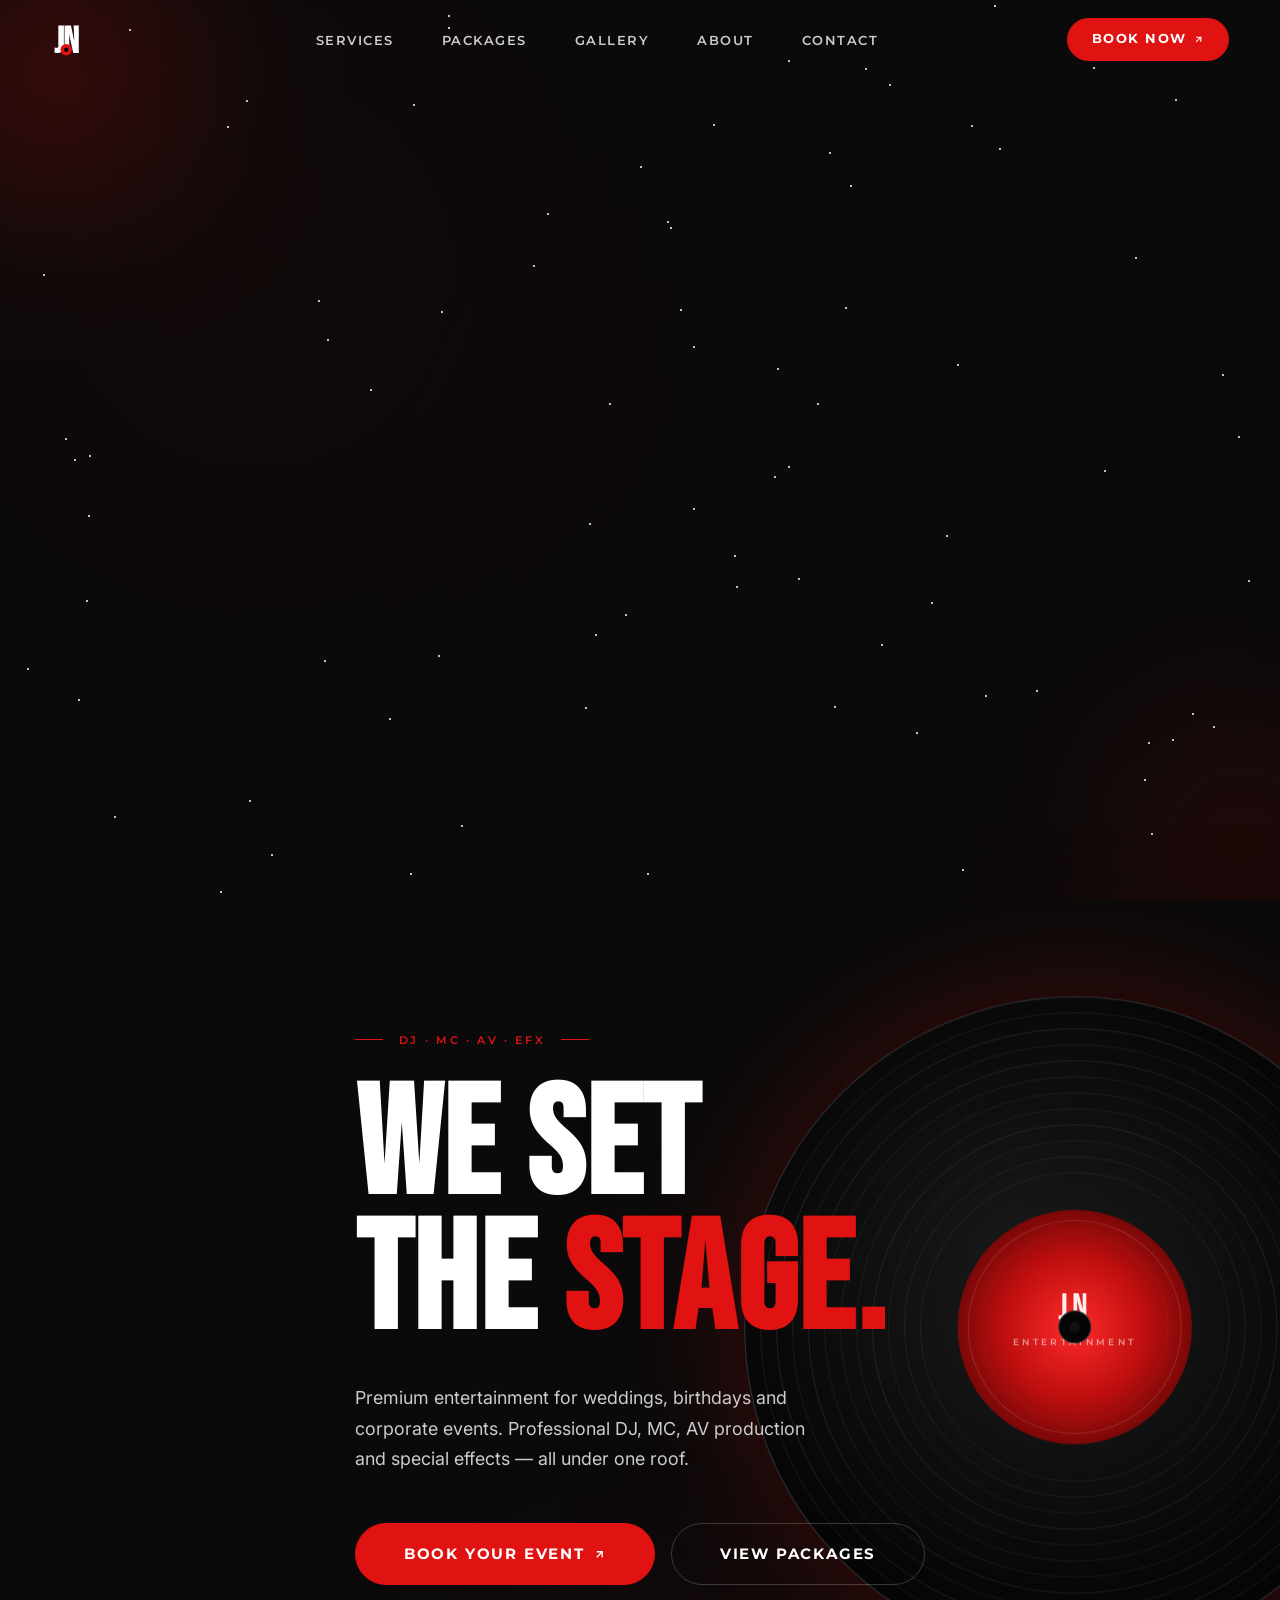
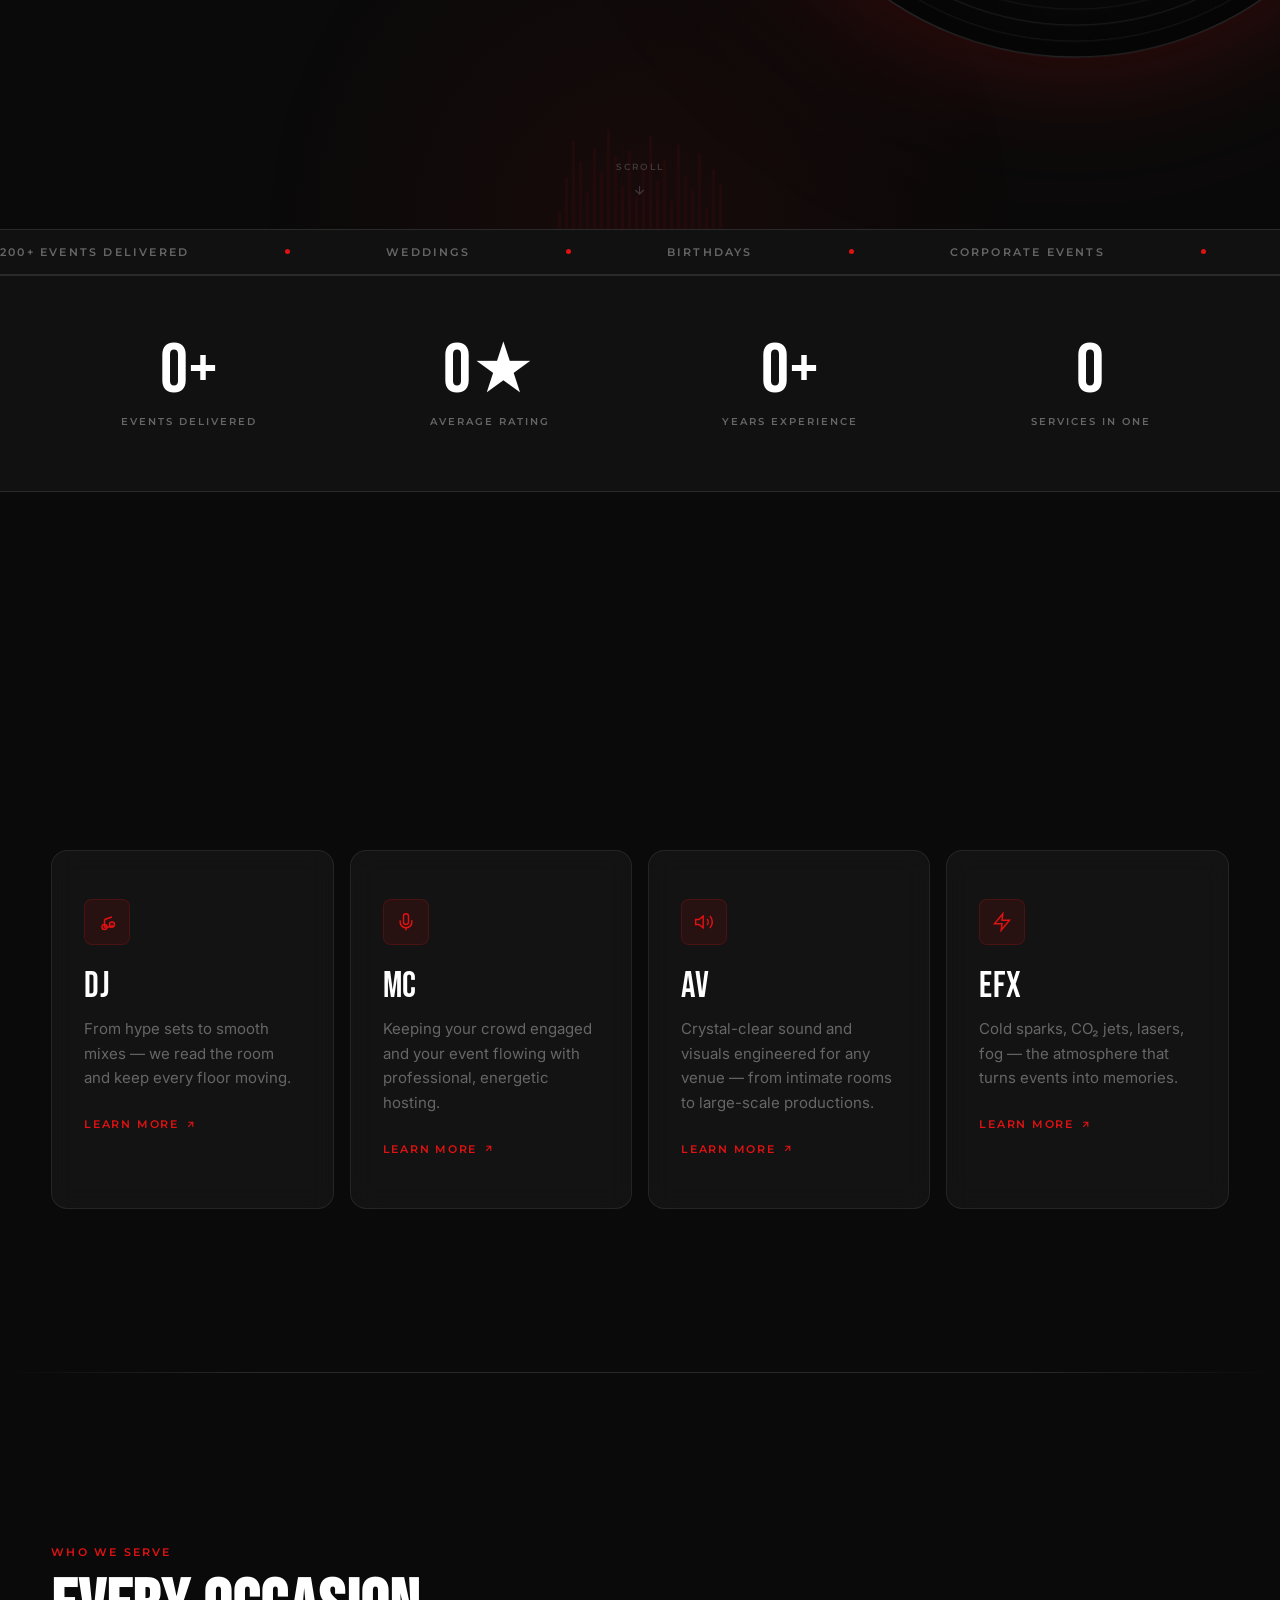
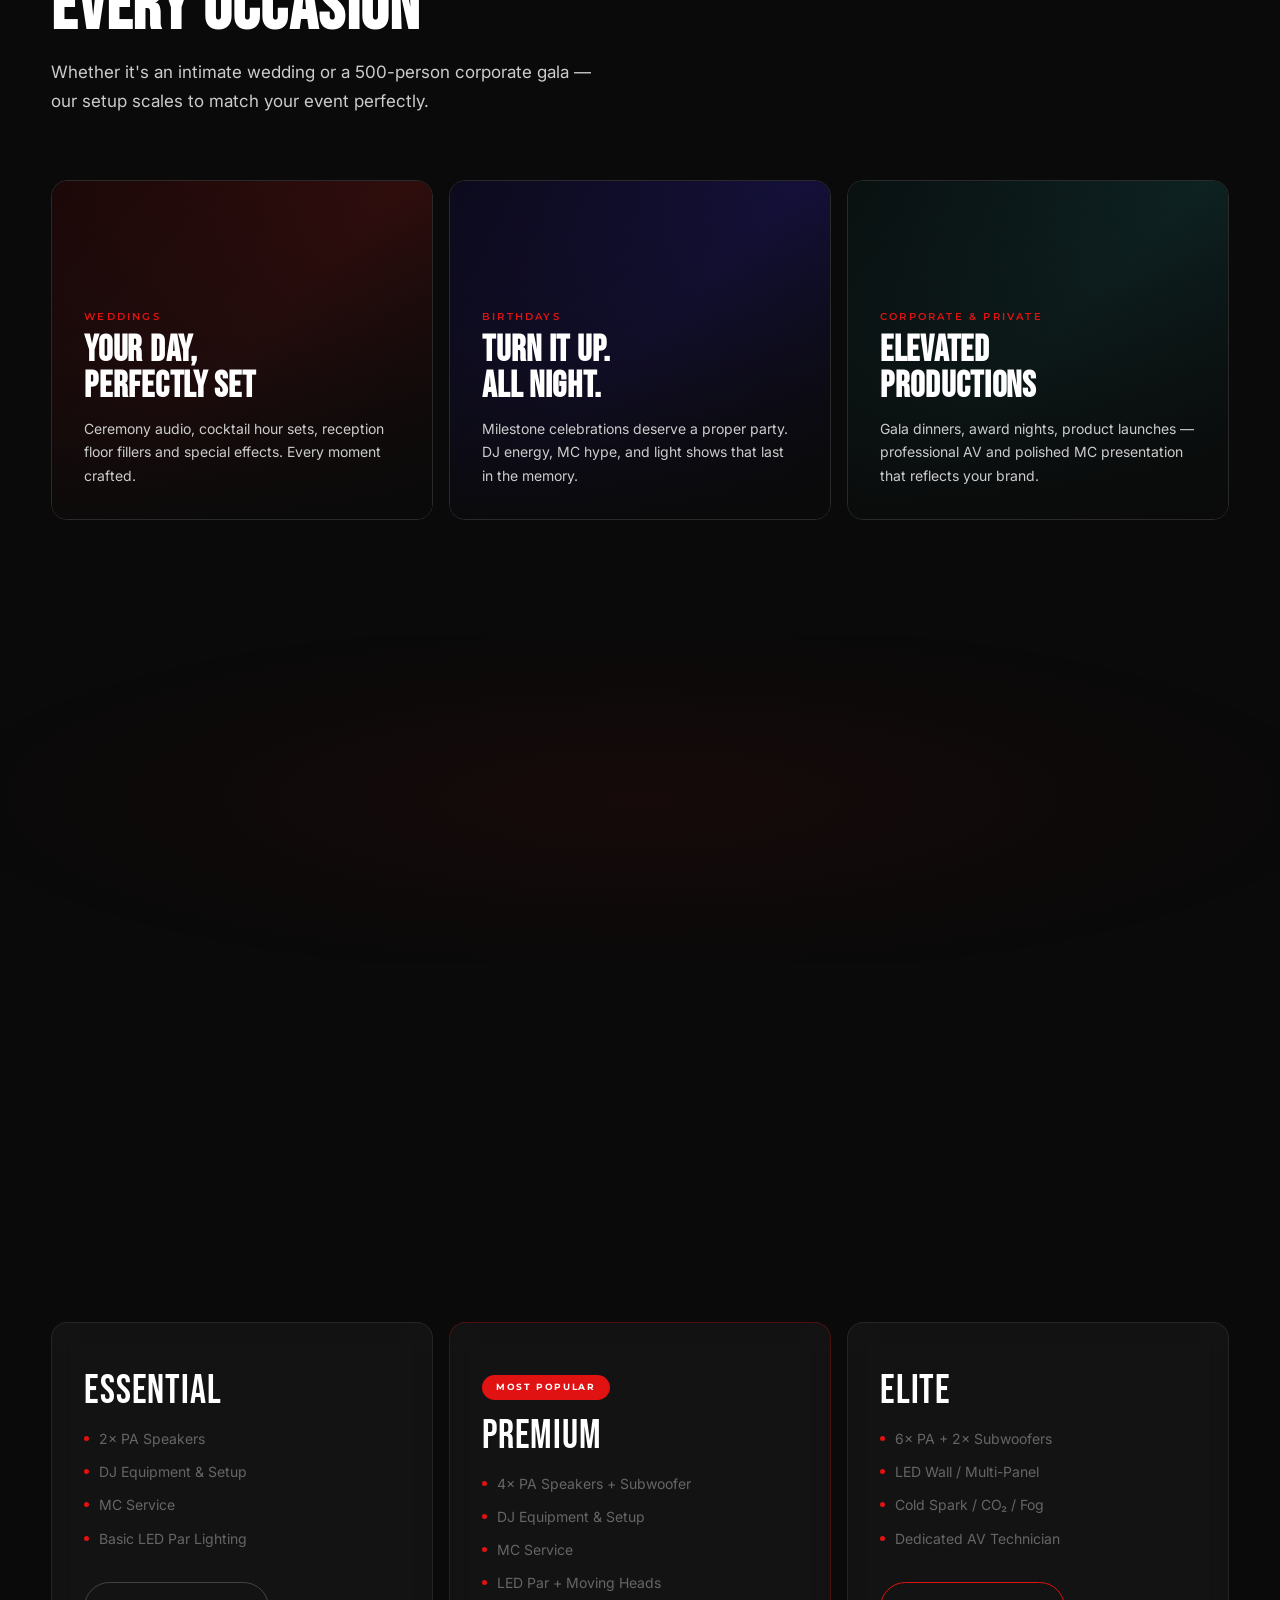
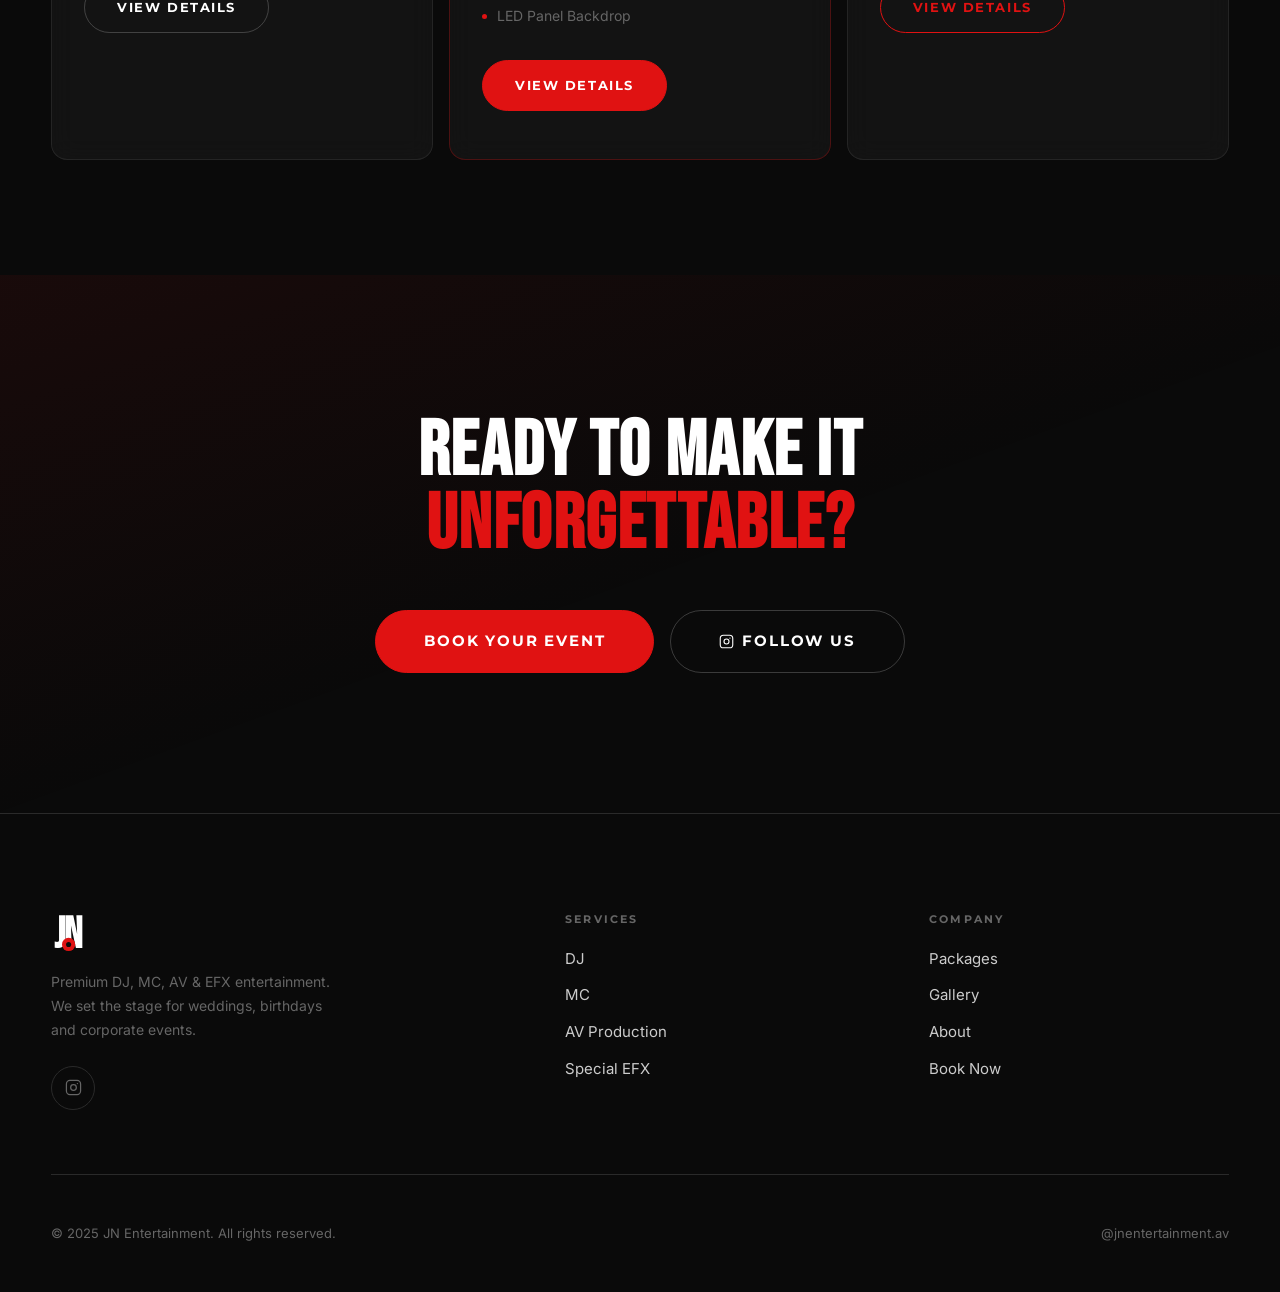
==== commit 739a936f: "Fix hero top space - match navbar height exactly" ====
--- a/index.html
+++ b/index.html
@@ -101,7 +101,8 @@
       max-width: var(--container-max);
       margin-inline: auto;
       padding-inline: var(--container-px);
-      padding-block: clamp(100px, 14vw, 160px) clamp(80px, 10vw, 130px);
+      padding-top: 80px;
+      padding-bottom: clamp(80px, 10vw, 130px);
     }
 
     .hero-eyebrow {
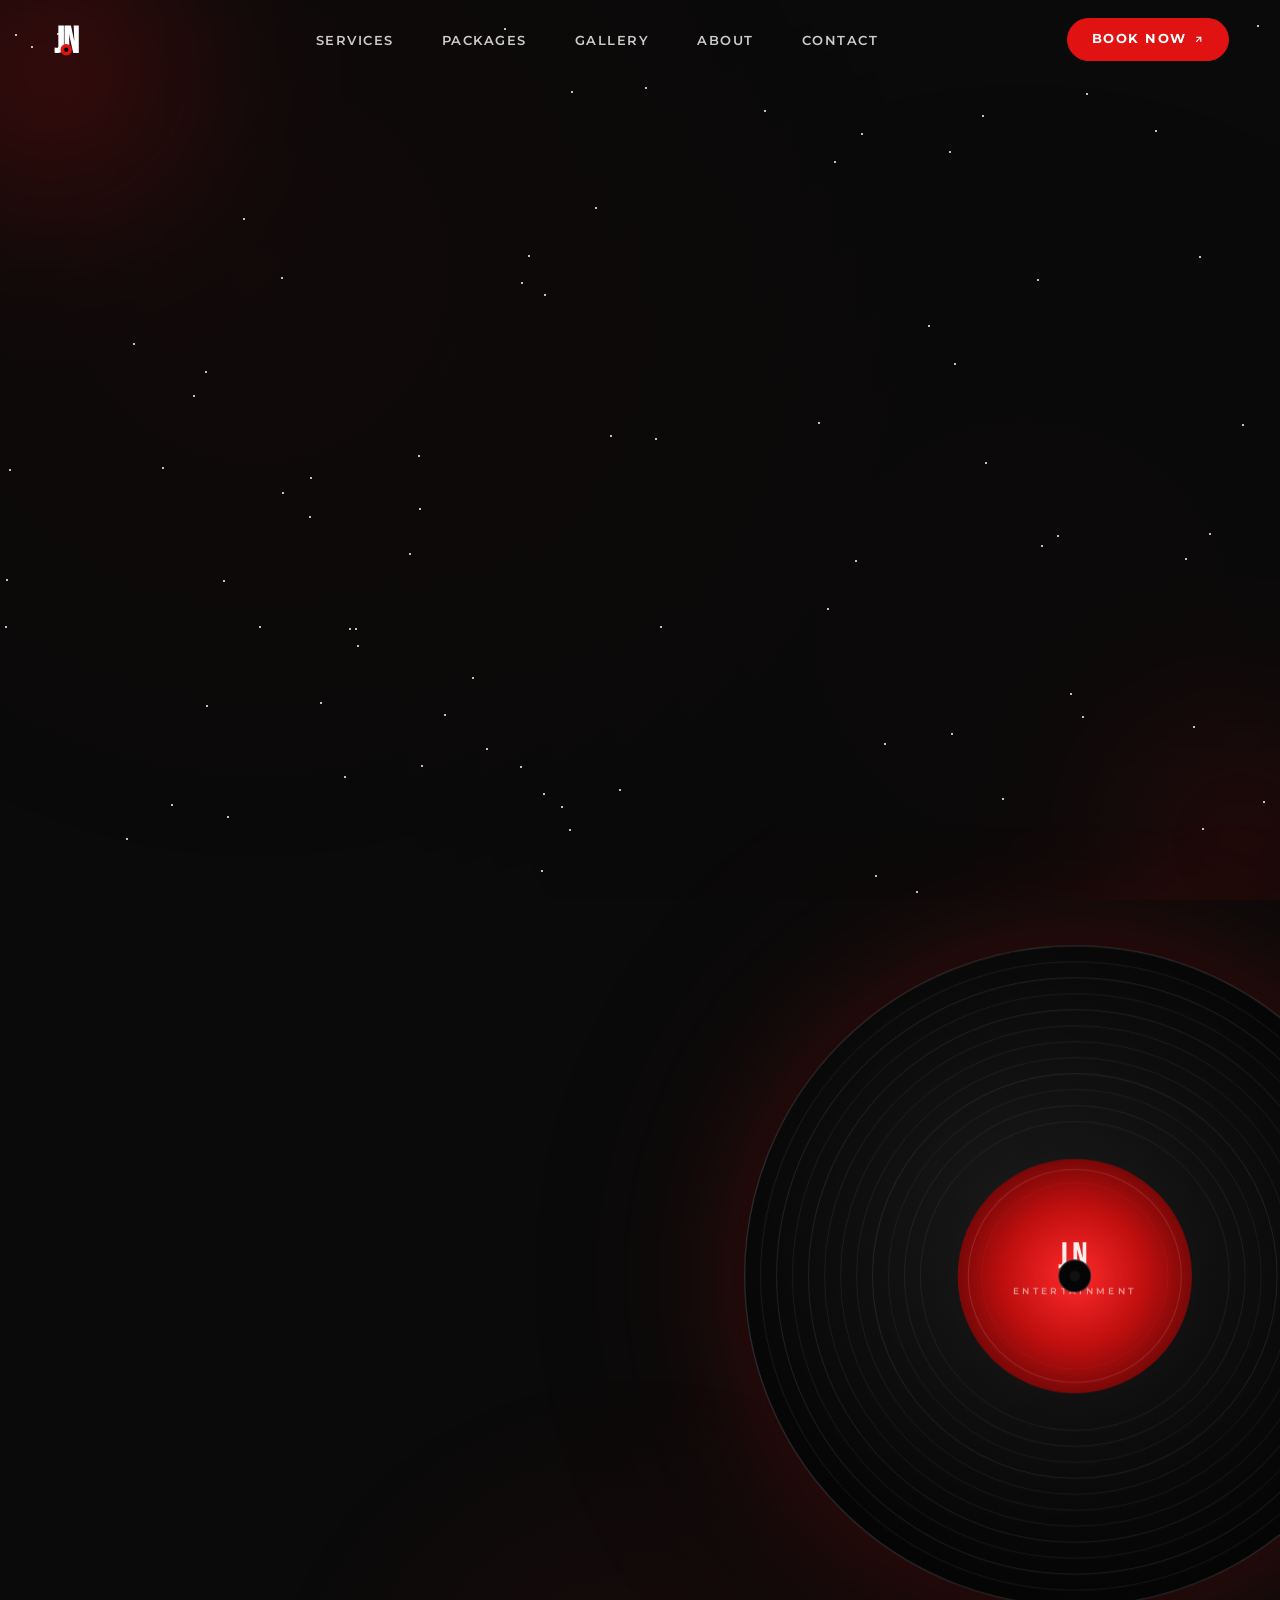
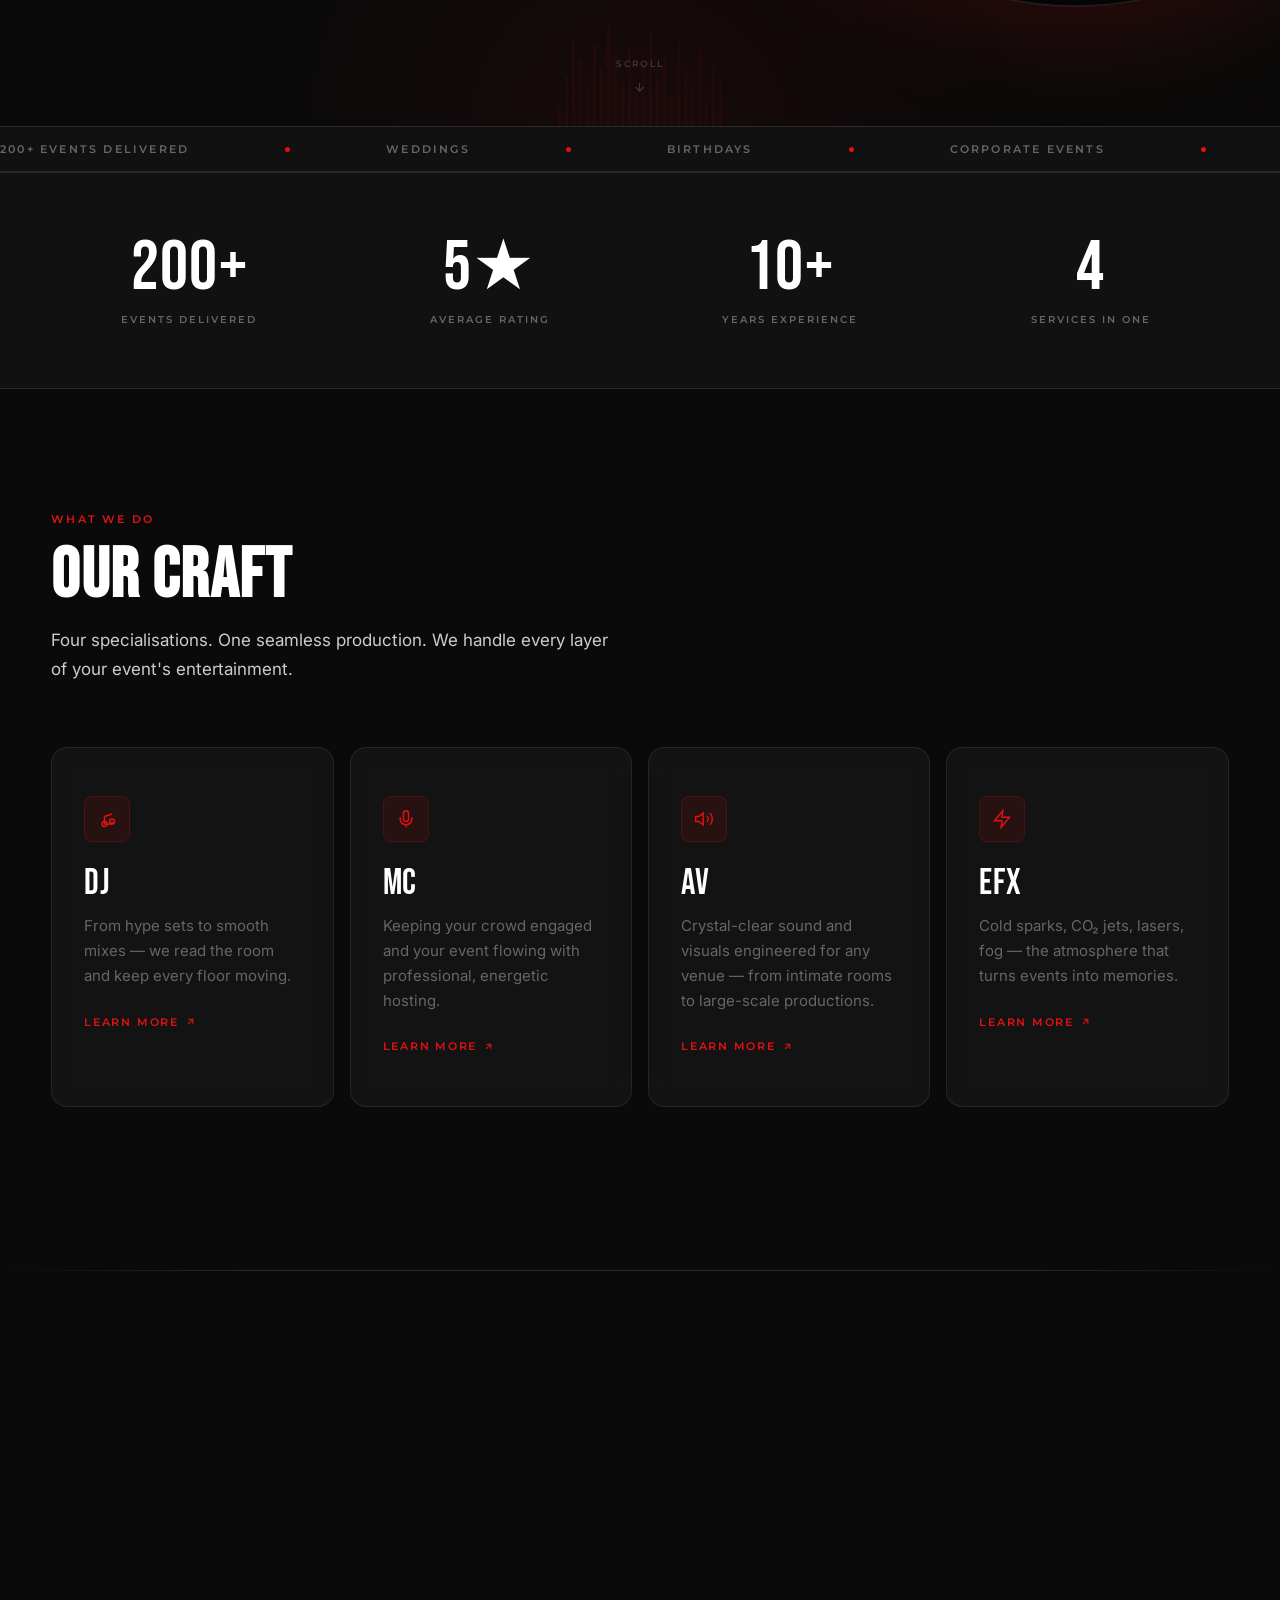
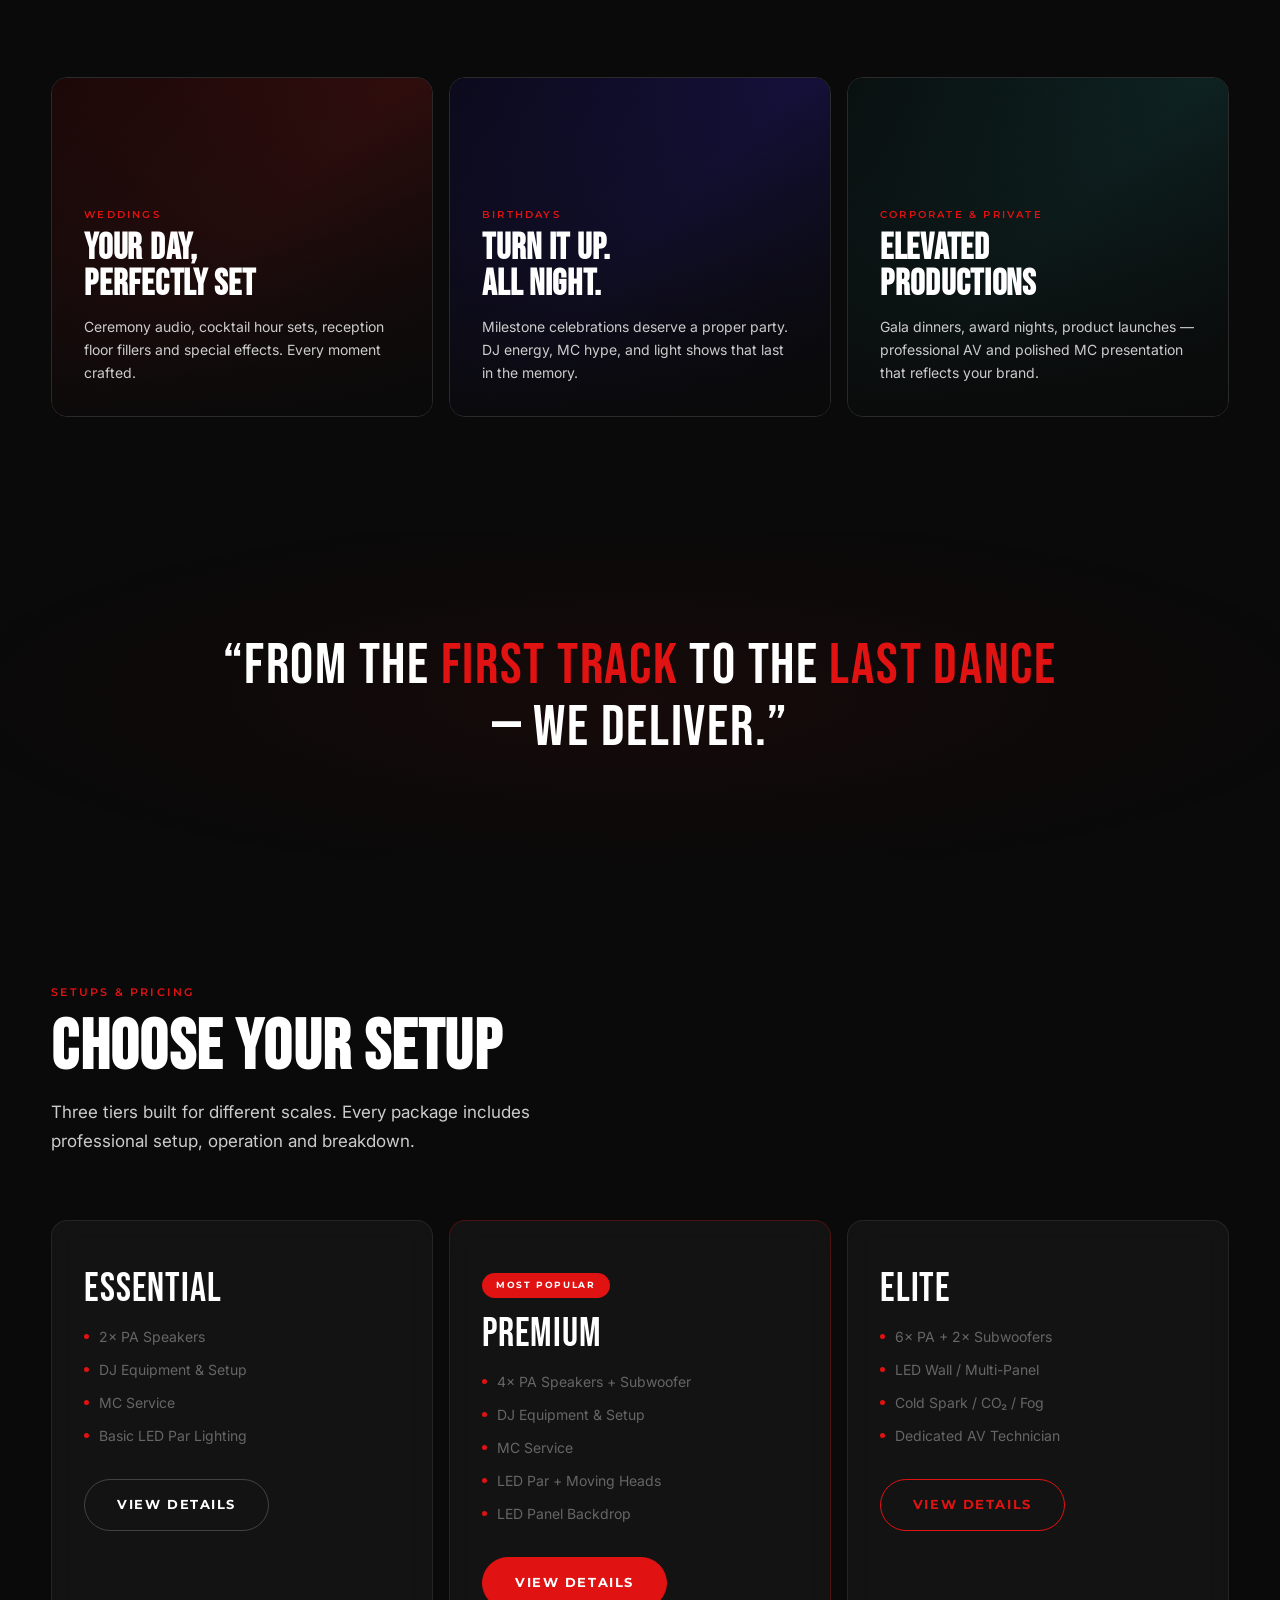
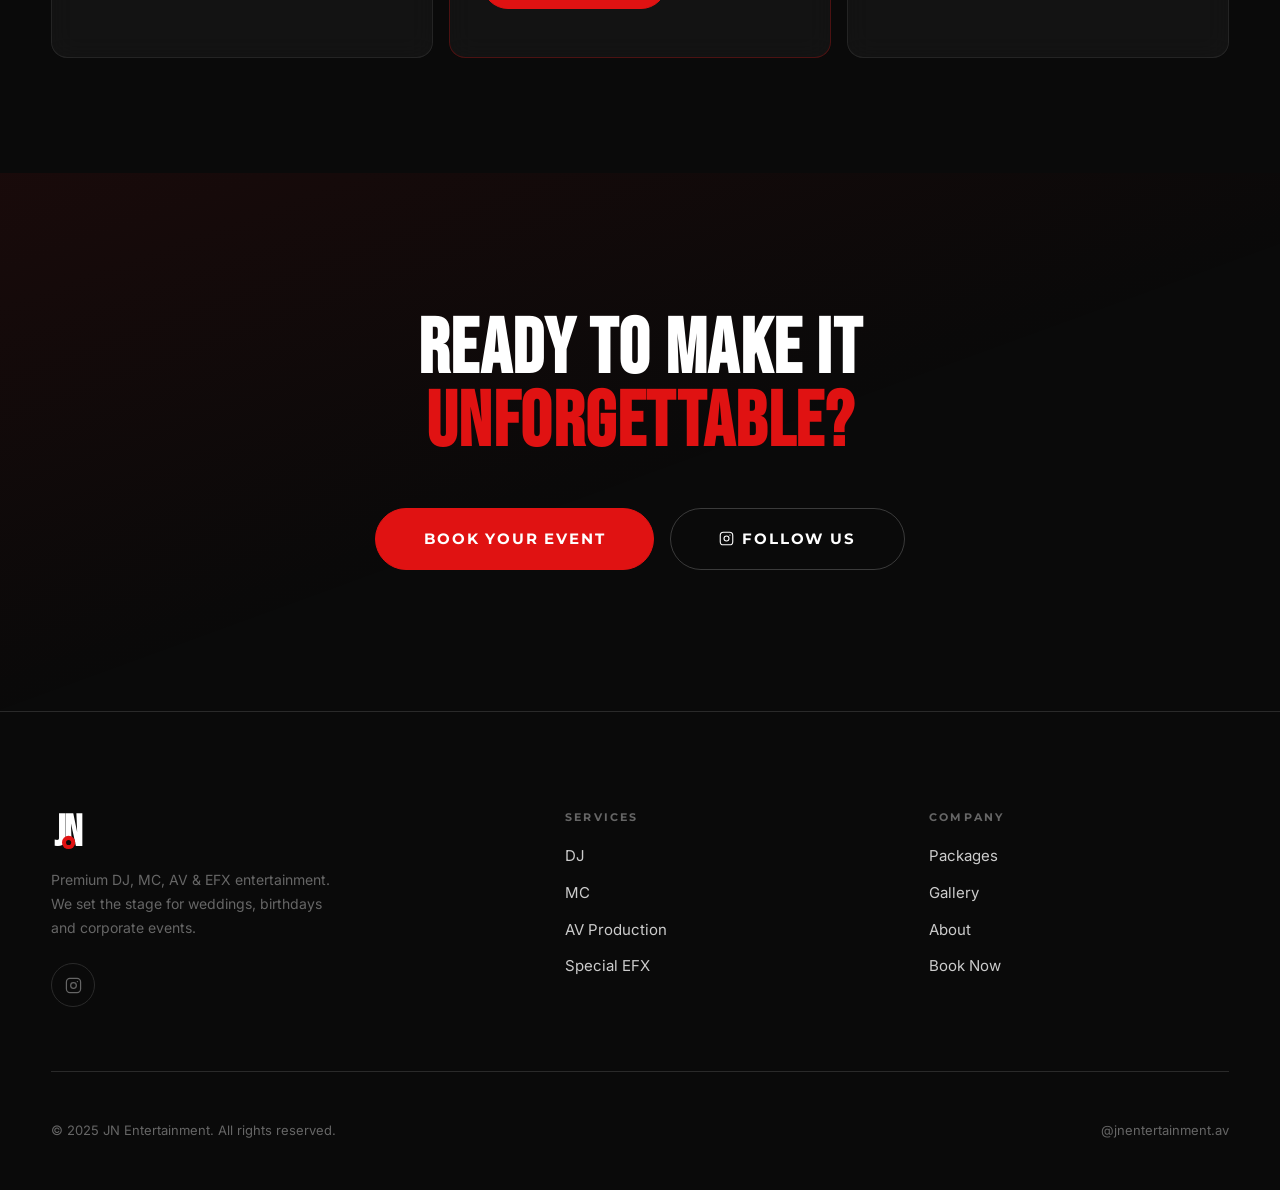
==== commit 4a599aaa: "Fix hero gap - override section padding-block to 0" ====
--- a/index.html
+++ b/index.html
@@ -17,6 +17,7 @@
       display: flex;
       align-items: center;
       overflow: hidden;
+      padding-block: 0;
     }
 
     /* Vinyl disc */
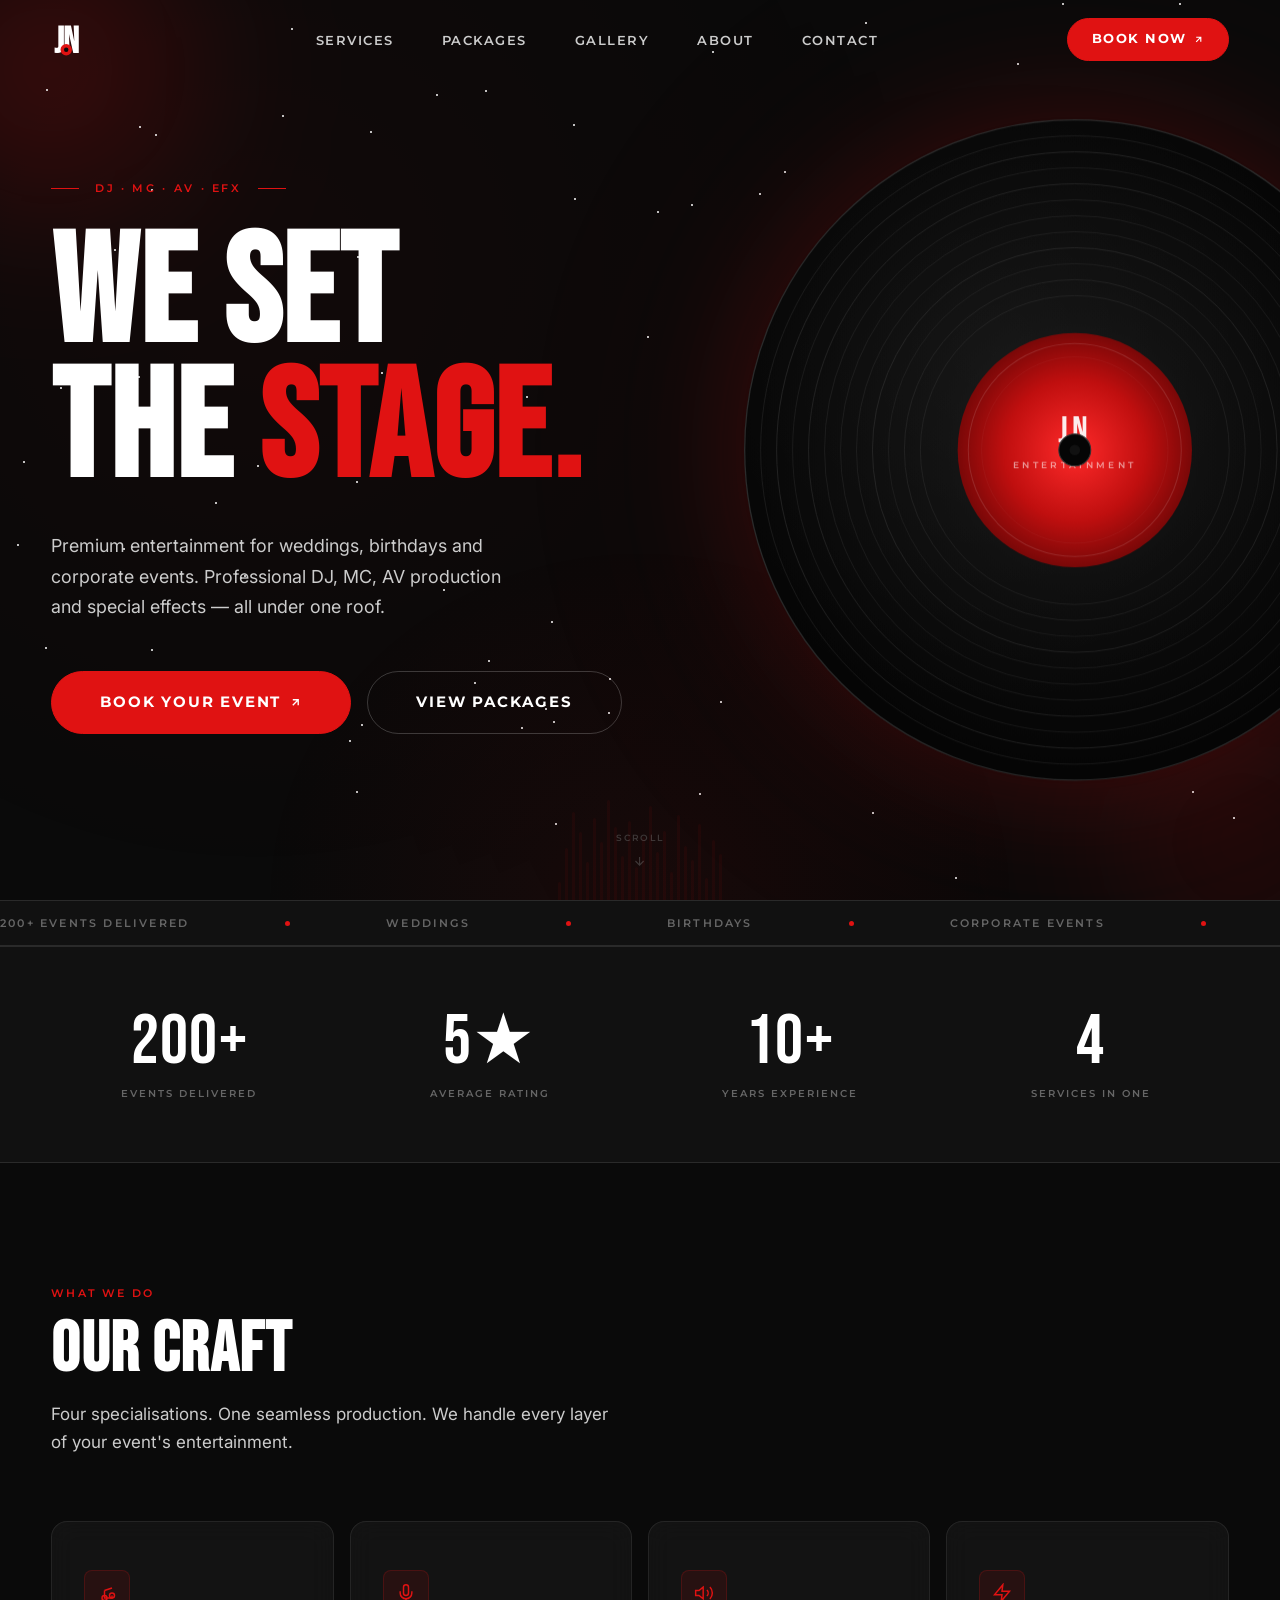
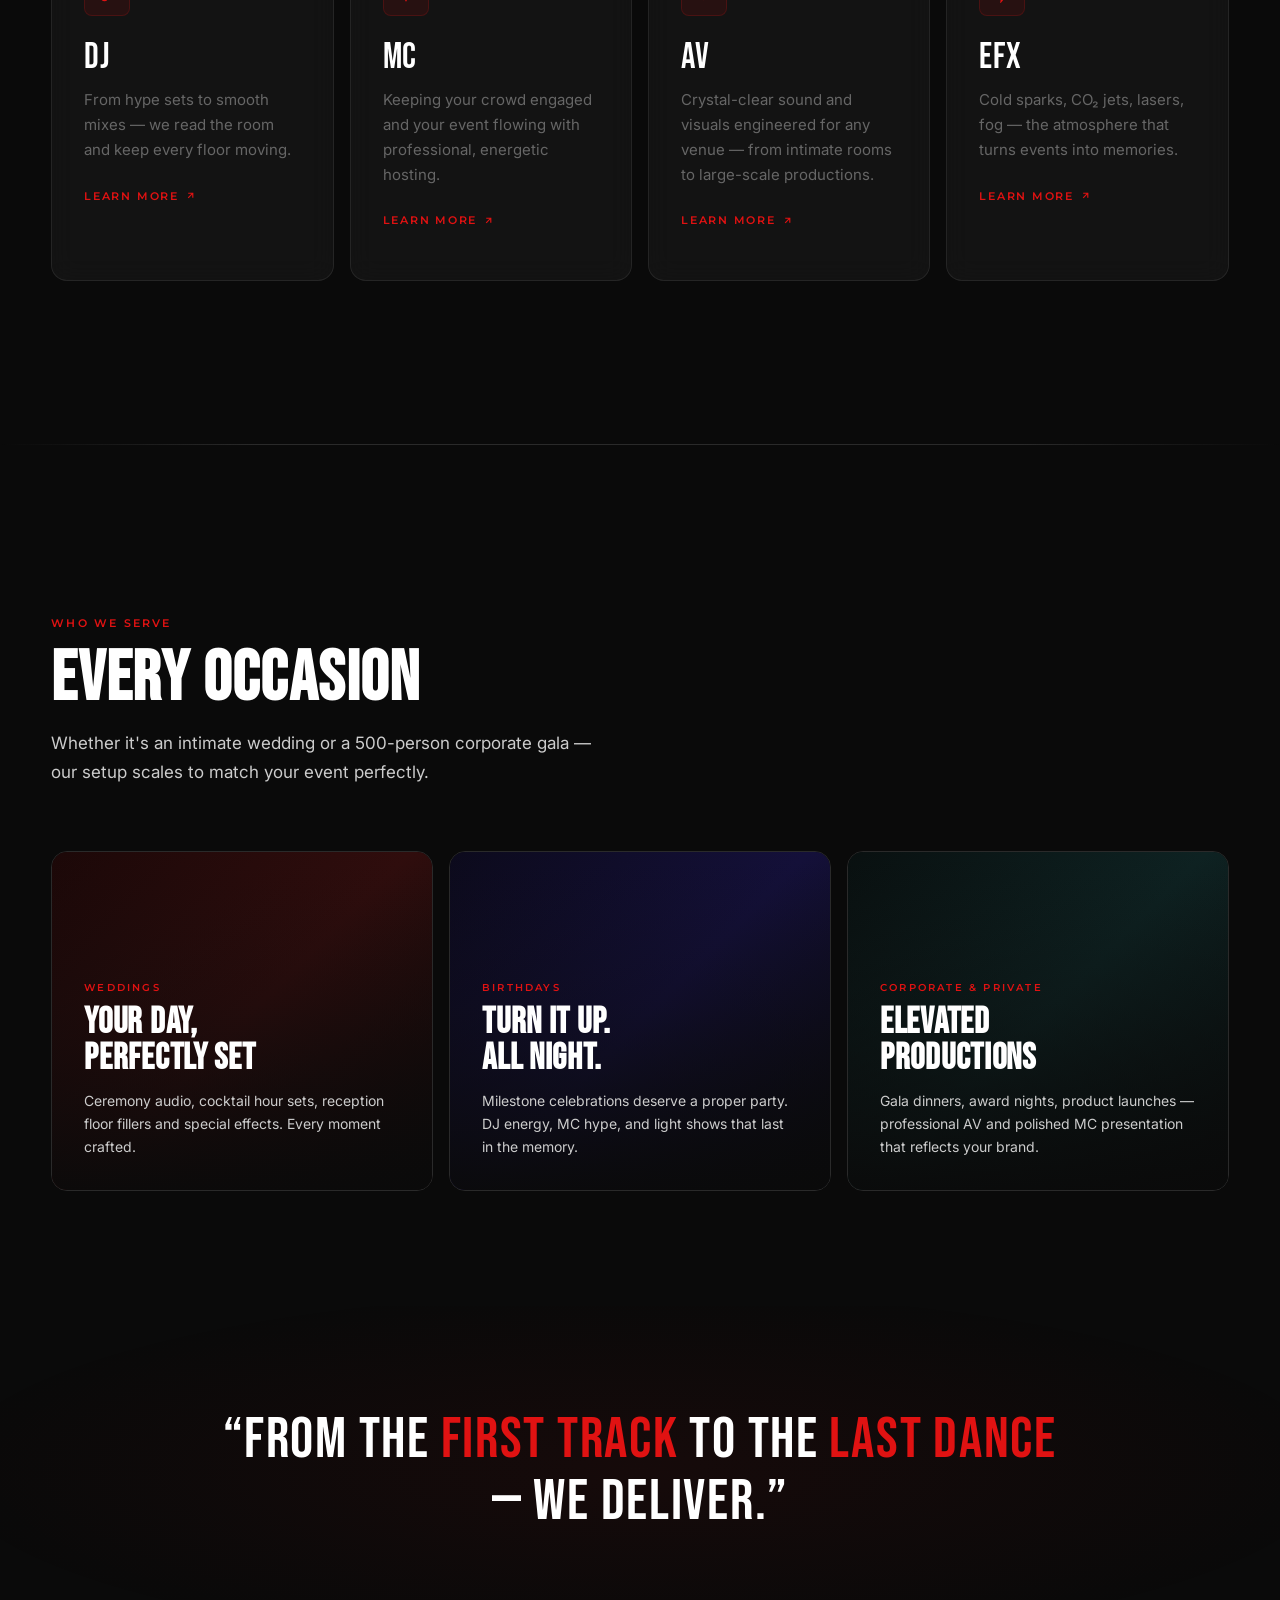
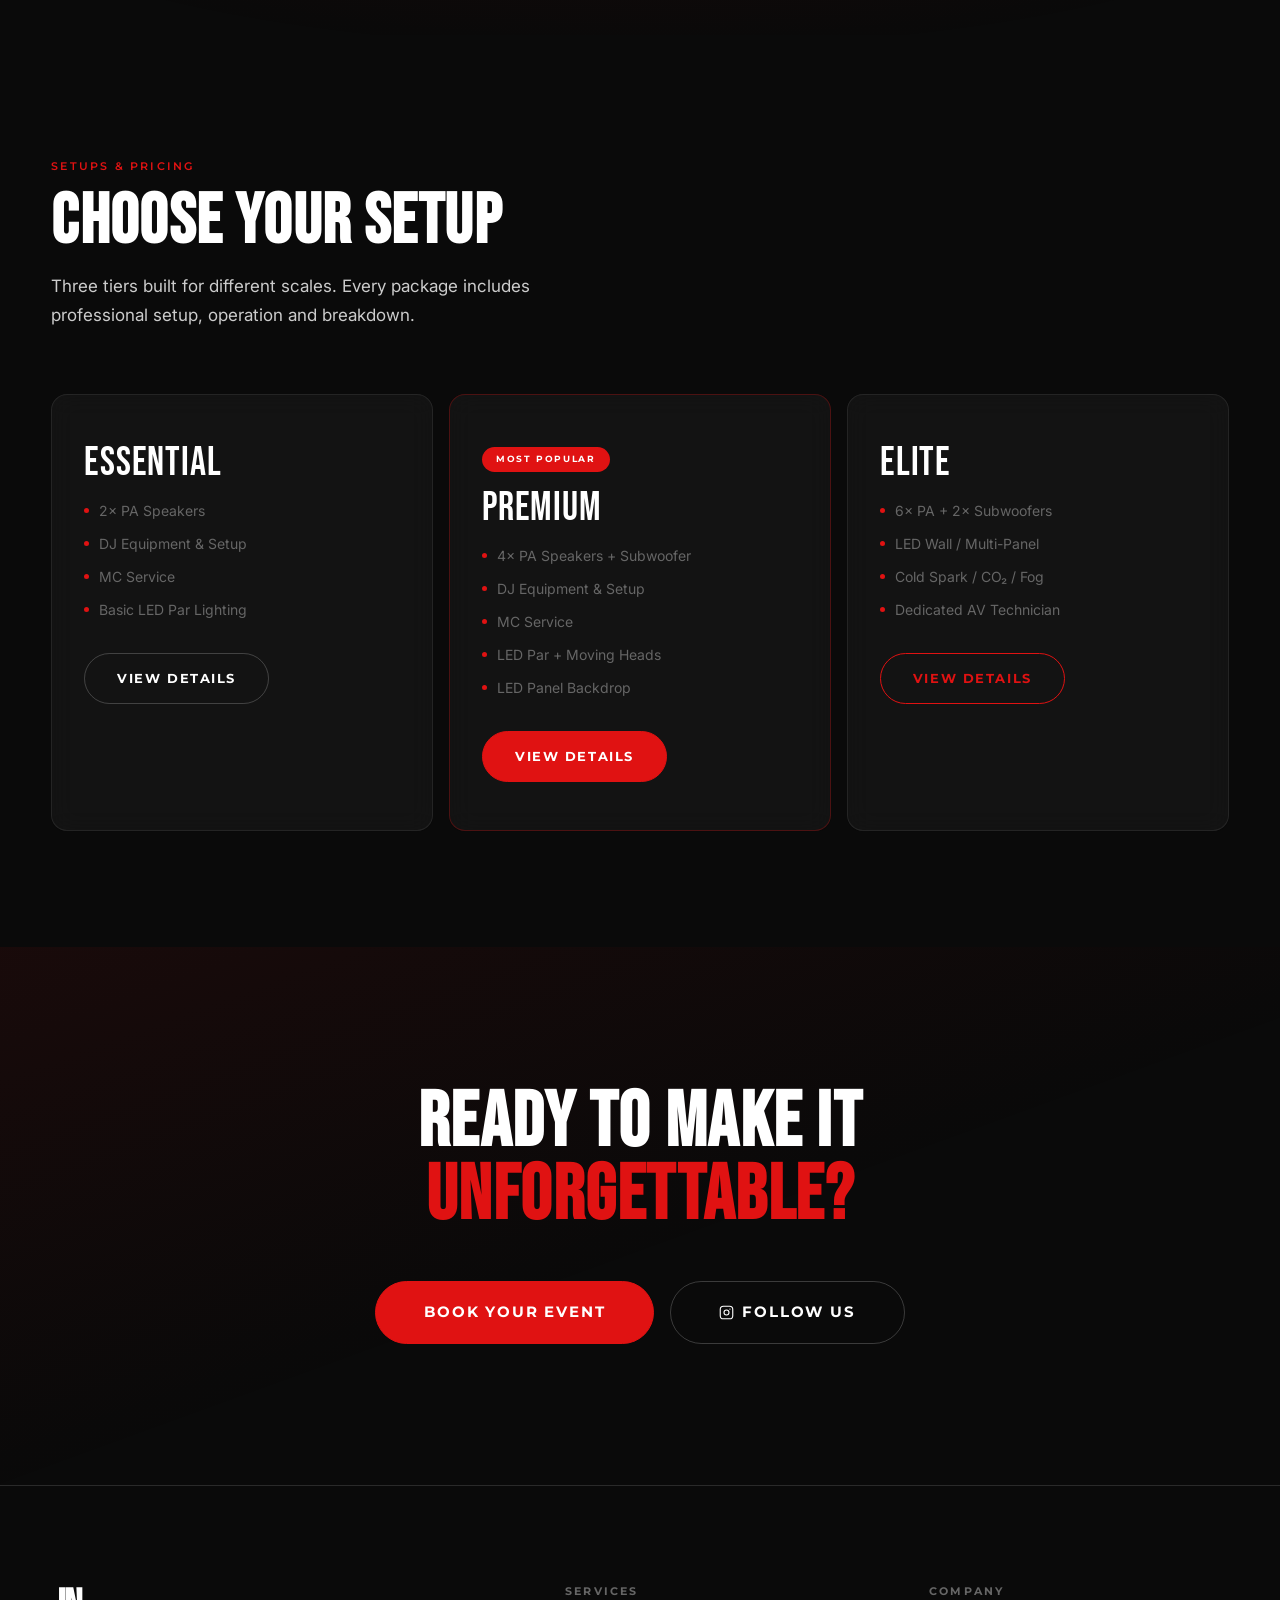
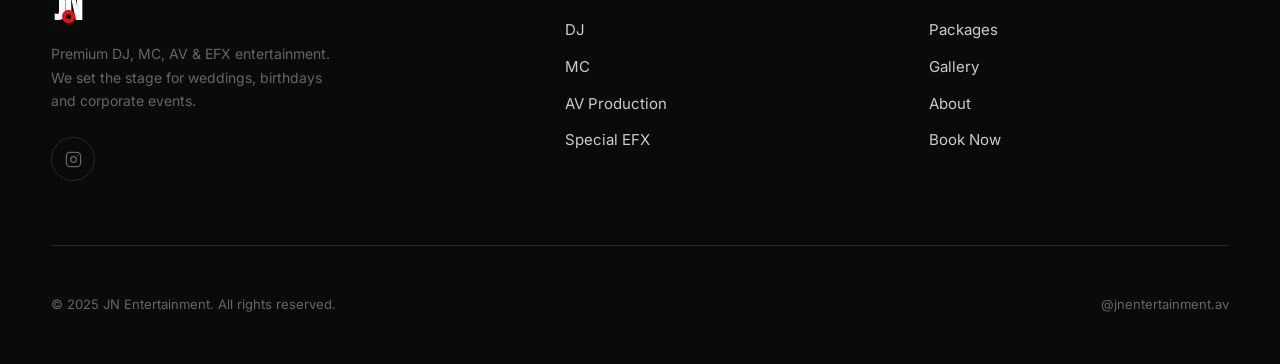
==== commit b46be83e: "Fix hero gap - stacking rule was overriding navbar position:fixed" ====
--- a/index.html
+++ b/index.html
@@ -14,8 +14,8 @@
     .hero {
       position: relative;
       min-height: 100dvh;
-      display: flex;
-      align-items: center;
+      display: grid;
+      place-items: center;
       overflow: hidden;
       padding-block: 0;
     }
@@ -99,11 +99,12 @@
     .hero-content {
       position: relative;
       z-index: 1;
+      width: 100%;
       max-width: var(--container-max);
       margin-inline: auto;
       padding-inline: var(--container-px);
       padding-top: 80px;
-      padding-bottom: clamp(80px, 10vw, 130px);
+      padding-bottom: clamp(48px, 6vw, 80px);
     }
 
     .hero-eyebrow {
--- a/css/main.css
+++ b/css/main.css
@@ -166,7 +166,7 @@
 }
 
 /* ── Layout ────────────────────────────────────────────────────── */
-body > *:not(#aurora-layer) { position: relative; z-index: 1; }
+main, footer { position: relative; z-index: 1; }
 
 .container {
   width: 100%;
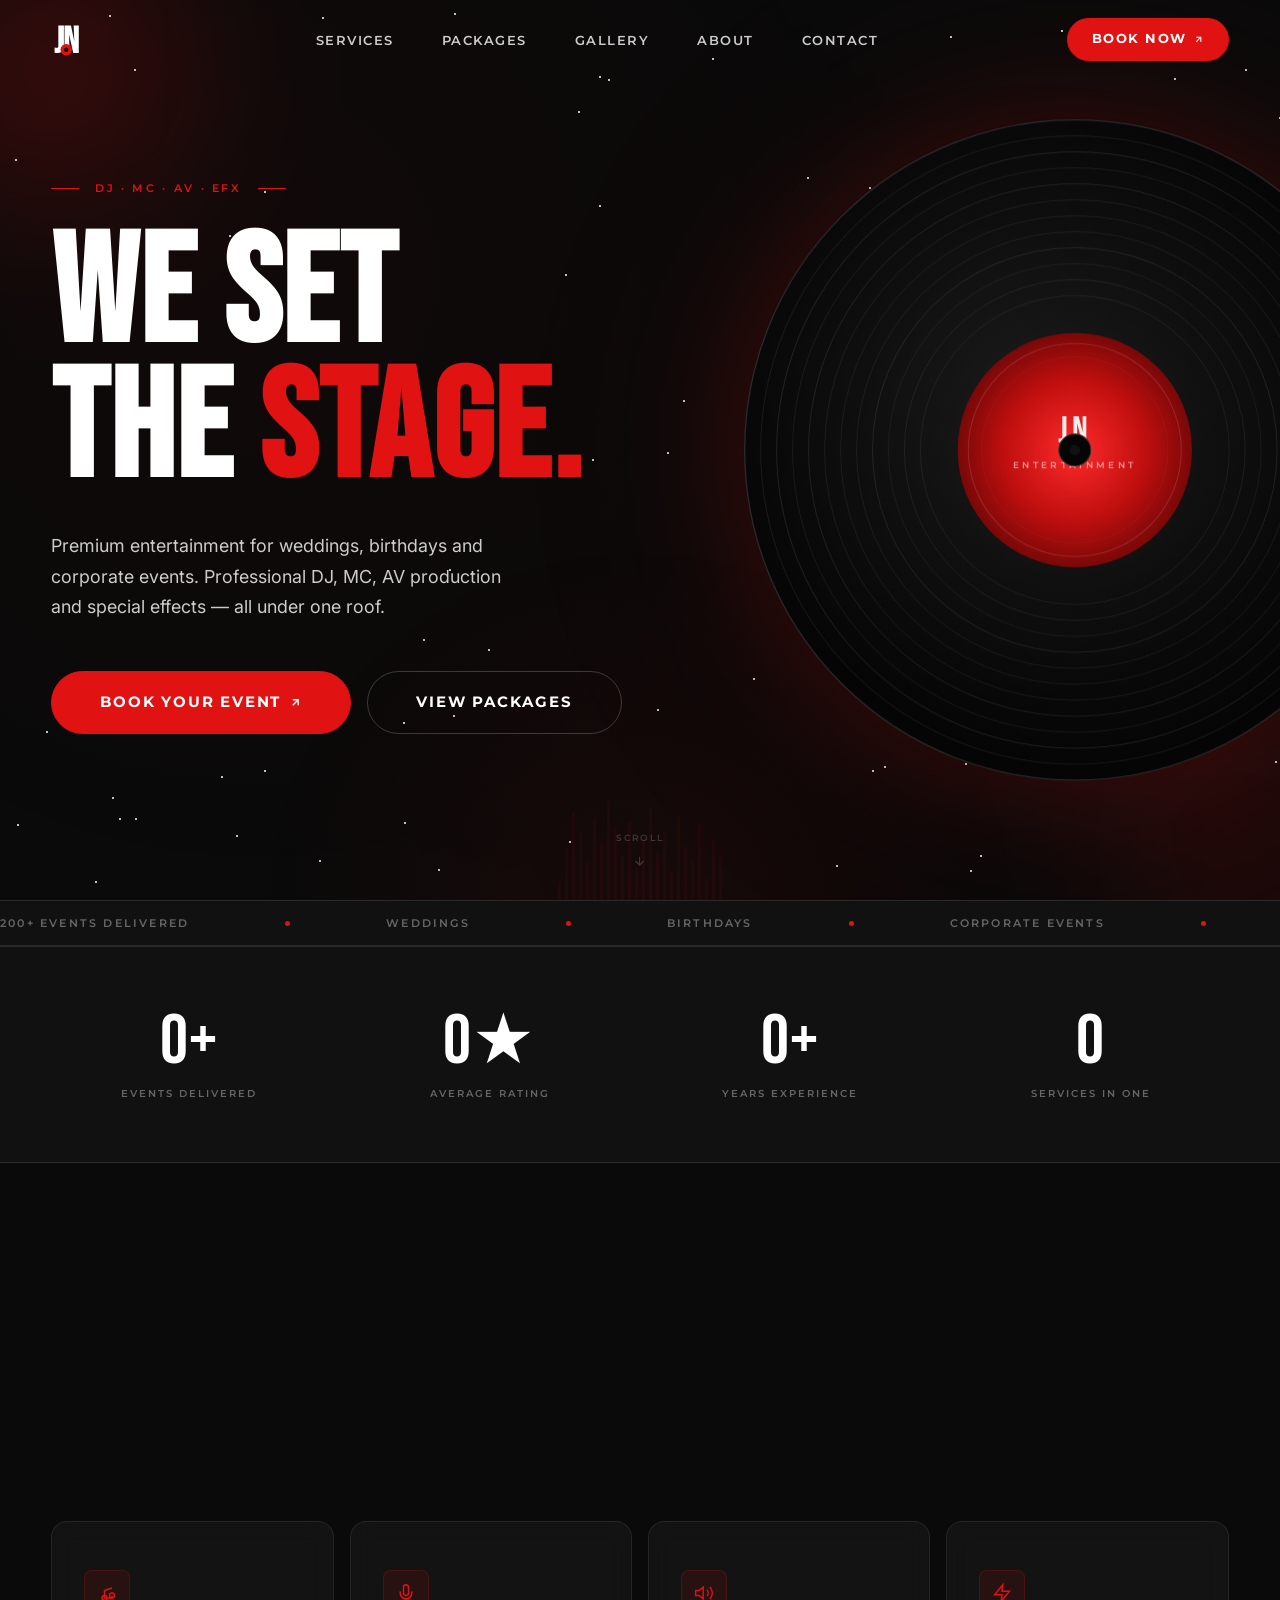
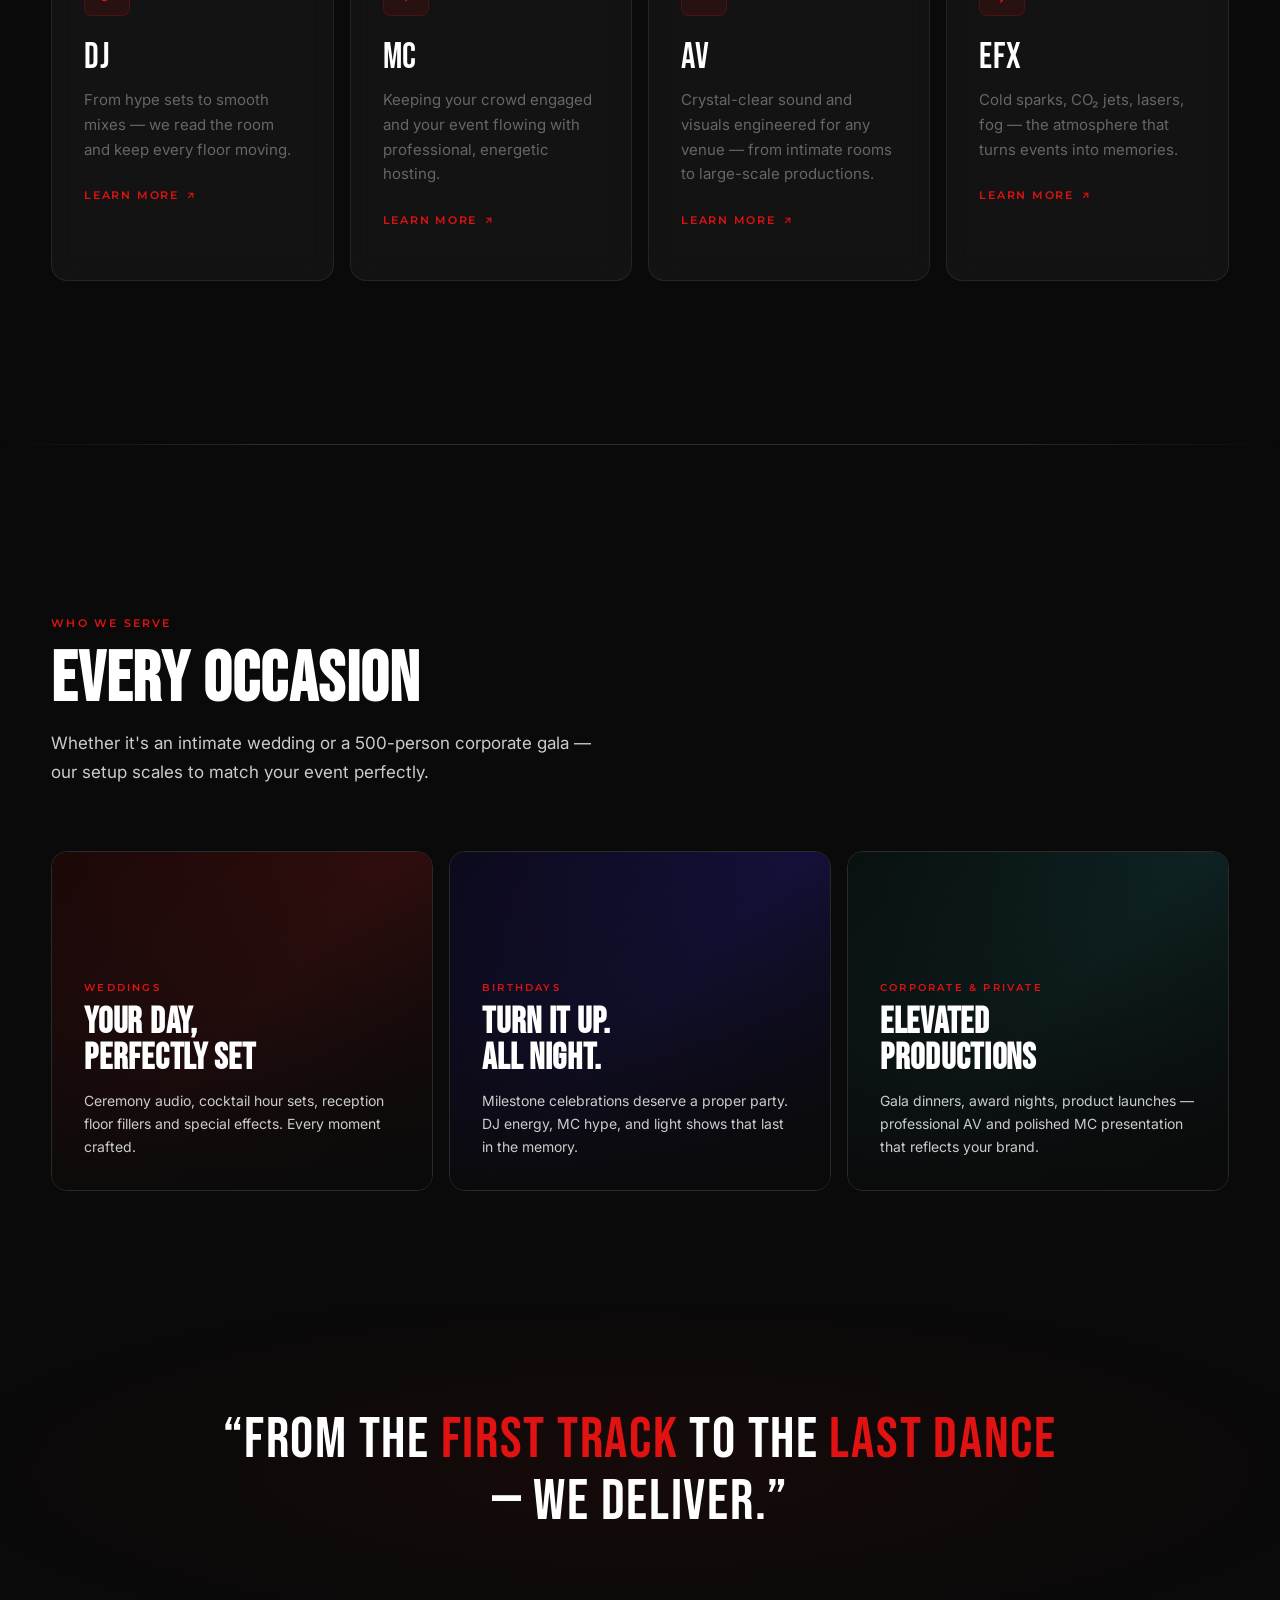
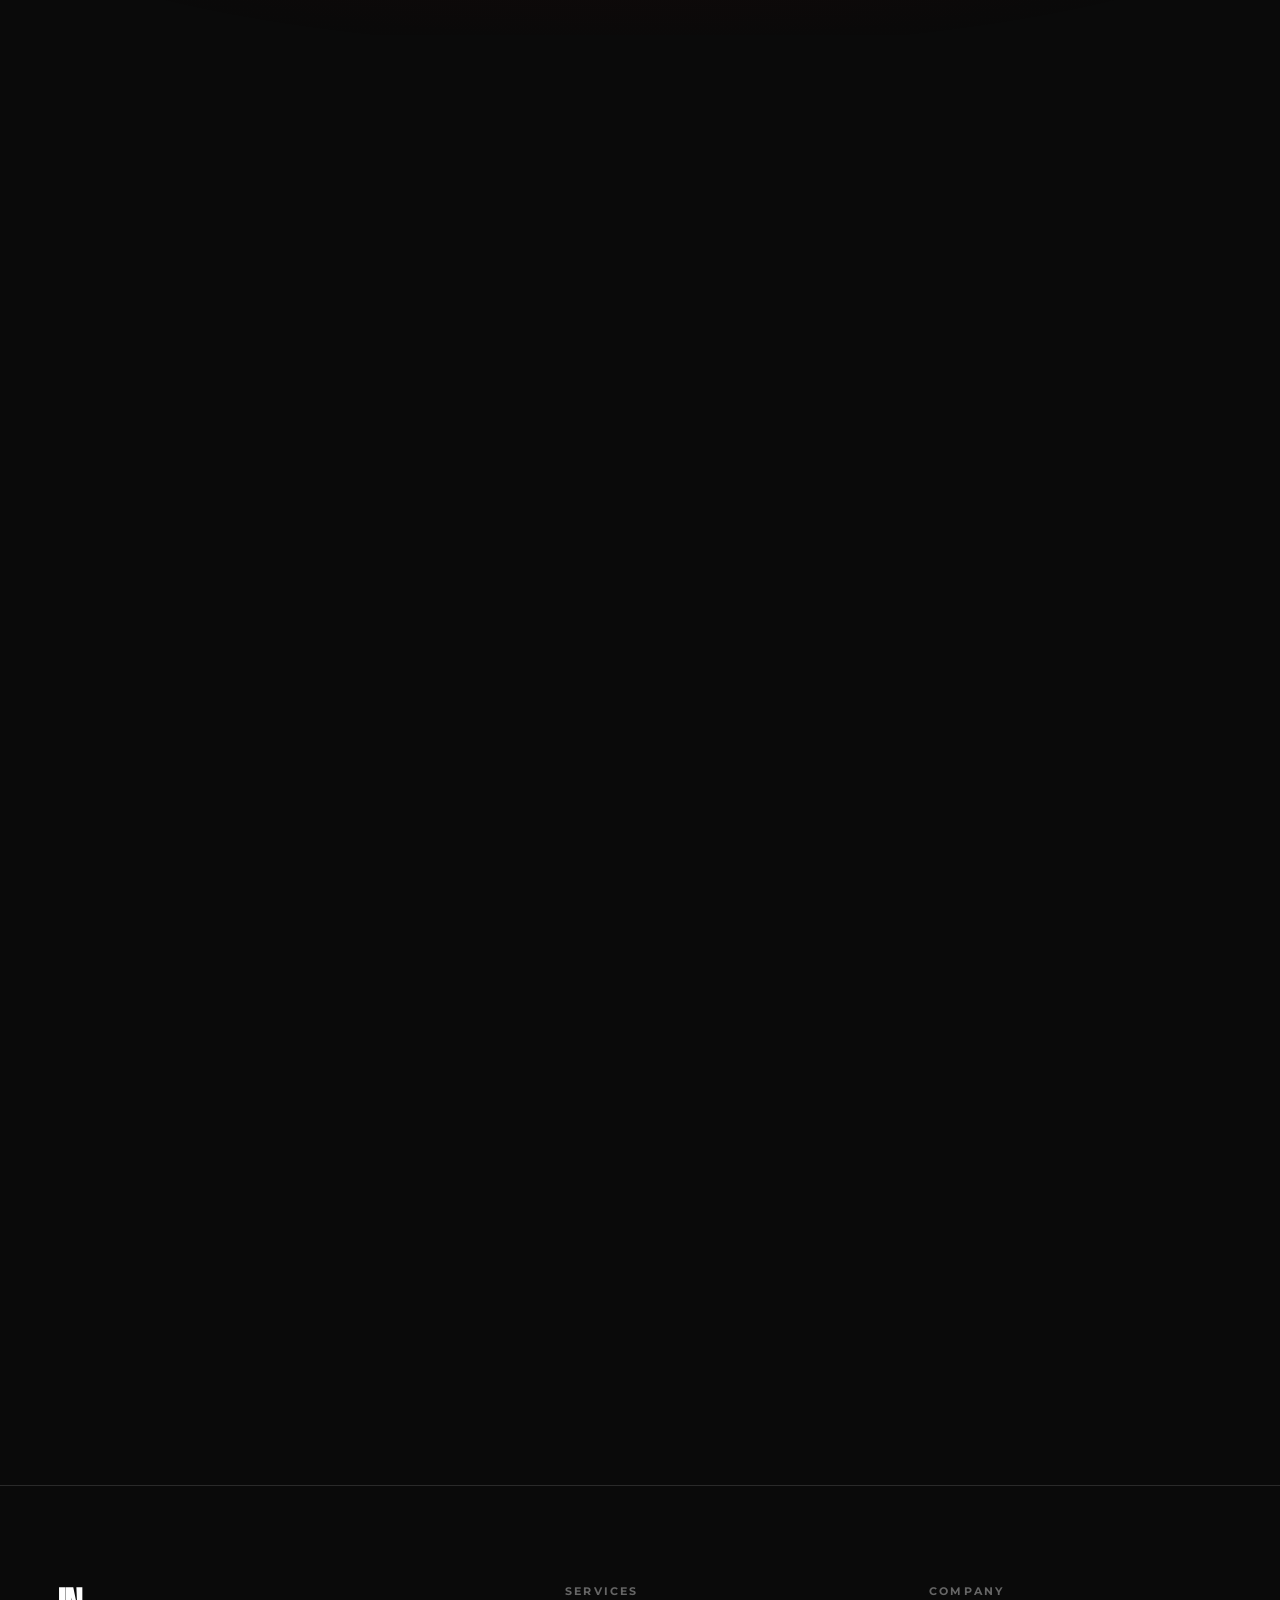
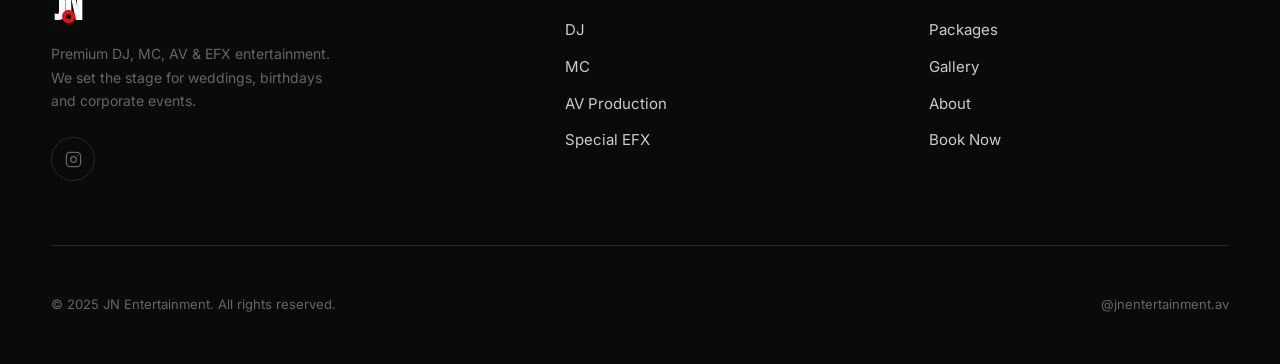
==== commit 9a5be69f: "Mobile performance: disable expensive GPU effects, lazy render sections, non-blocking fonts" ====
--- a/index.html
+++ b/index.html
@@ -7,7 +7,7 @@
   <meta name="description" content="Premium DJ, MC, AV and special effects for weddings, birthdays and corporate events. JN Entertainment — we set the stage.">
   <link rel="preconnect" href="https://fonts.googleapis.com">
   <link rel="preconnect" href="https://fonts.gstatic.com" crossorigin>
-  <link href="https://fonts.googleapis.com/css2?family=Bebas+Neue&family=Montserrat:wght@400;600;700;800&family=Inter:wght@400;500&display=swap" rel="stylesheet">
+  <link href="https://fonts.googleapis.com/css2?family=Bebas+Neue&family=Montserrat:wght@400;600;700;800&family=Inter:wght@400;500&display=swap" rel="stylesheet" media="print" onload="this.media='all'">
   <link rel="stylesheet" href="css/main.css">
   <style>
     /* ── Hero ──────────────────────────────────────────────────── */
--- a/css/main.css
+++ b/css/main.css
@@ -159,6 +159,17 @@
   50%       { opacity: var(--peak, 0.6); }
 }
 
+/* On mobile: kill expensive GPU effects */
+@media (max-width: 767px) {
+  .aurora-blob {
+    filter: blur(40px);       /* cheaper than 90px */
+    mix-blend-mode: normal;   /* blend modes are GPU killers on mobile */
+    animation: none;          /* no movement on small screens */
+  }
+  .aurora-pulse { animation: none; }
+  .aurora-star  { display: none; } /* JS still creates them but hidden cheaply */
+}
+
 @media (prefers-reduced-motion: reduce) {
   .aurora-pulse,
   .aurora-blob,
@@ -167,6 +178,9 @@
 
 /* ── Layout ────────────────────────────────────────────────────── */
 main, footer { position: relative; z-index: 1; }
+
+/* Skip rendering off-screen sections until near viewport */
+section { content-visibility: auto; contain-intrinsic-size: 0 600px; }
 
 .container {
   width: 100%;
@@ -294,6 +308,14 @@
   border-radius: var(--r-lg);
 }
 
+@media (max-width: 767px) {
+  .card-glass {
+    backdrop-filter: none;
+    -webkit-backdrop-filter: none;
+    background: rgba(255,255,255,0.06);
+  }
+}
+
 /* ── Navbar ─────────────────────────────────────────────────────── */
 #navbar {
   position: fixed;
@@ -307,10 +329,18 @@
 }
 
 #navbar.scrolled {
-  background: rgba(10,10,10,0.9);
+  background: rgba(10,10,10,0.96);
   backdrop-filter: blur(20px);
   -webkit-backdrop-filter: blur(20px);
   border-color: var(--c-border);
+}
+
+@media (max-width: 767px) {
+  #navbar.scrolled {
+    backdrop-filter: none;
+    -webkit-backdrop-filter: none;
+    background: rgba(10,10,10,0.98);
+  }
 }
 
 .nav-inner {
@@ -690,15 +720,102 @@
   transform: translateY(0);
 }
 
-/* ── Page transition overlay ────────────────────────────────────── */
+/* ── View Transitions API (Chrome/Edge/Safari 18+) ──────────────── */
+@view-transition { navigation: auto; }
+
+::view-transition-old(root) {
+  animation: vt-fade-out 220ms cubic-bezier(0.4,0,1,1) forwards;
+}
+
+::view-transition-new(root) {
+  animation: vt-fade-in 380ms cubic-bezier(0,0,0.2,1) forwards;
+}
+
+@keyframes vt-fade-out {
+  from { opacity: 1; transform: translateY(0); }
+  to   { opacity: 0; transform: translateY(-8px); }
+}
+
+@keyframes vt-fade-in {
+  from { opacity: 0; transform: translateY(10px); }
+  to   { opacity: 1; transform: translateY(0); }
+}
+
+/* ── Fallback loader (non-supporting browsers) ───────────────────── */
 #page-overlay {
   position: fixed;
   inset: 0;
   z-index: 200;
   background: var(--c-bg);
-  transform: translateY(100%);
   pointer-events: none;
-  will-change: transform;
+  opacity: 1;
+  display: flex;
+  flex-direction: column;
+  align-items: center;
+  justify-content: center;
+  gap: 20px;
+  transition: opacity 500ms cubic-bezier(0.23,1,0.32,1);
+}
+
+#page-overlay.is-hidden { opacity: 0; }
+
+/* Hide overlay entirely when view transitions are supported */
+@supports (view-transition-name: none) {
+  #page-overlay { display: none !important; }
+}
+
+.pt-logo-text {
+  font-family: var(--font-display);
+  font-size: clamp(5rem, 12vw, 10rem);
+  letter-spacing: 0.06em;
+  color: var(--c-white);
+  line-height: 1;
+  opacity: 0;
+  transform: translateY(12px);
+  transition:
+    opacity   380ms cubic-bezier(0.23,1,0.32,1),
+    transform 380ms cubic-bezier(0.23,1,0.32,1);
+}
+
+.pt-logo-text .accent { color: var(--c-primary); }
+.pt-logo-text.visible { opacity: 1; transform: translateY(0); }
+
+.pt-loader {
+  width: 40px;
+  height: 2px;
+  background: rgba(255,255,255,0.1);
+  border-radius: 2px;
+  overflow: hidden;
+  opacity: 0;
+  transition: opacity 200ms ease;
+}
+
+.pt-loader.visible { opacity: 1; }
+
+.pt-loader-bar {
+  height: 100%;
+  width: 0%;
+  background: var(--c-primary);
+  border-radius: 2px;
+  transition: width 360ms cubic-bezier(0.23,1,0.32,1);
+}
+
+.pt-loader-bar.full { width: 100%; }
+
+/* Page content entrance for fallback */
+main {
+  opacity: 0;
+  transform: translateY(12px);
+  transition:
+    opacity   600ms cubic-bezier(0.23,1,0.32,1) 80ms,
+    transform 600ms cubic-bezier(0.23,1,0.32,1) 80ms;
+}
+
+main.page-ready { opacity: 1; transform: translateY(0); }
+
+/* When view transitions are active, main is always visible */
+@supports (view-transition-name: none) {
+  main { opacity: 1; transform: none; transition: none; }
 }
 
 /* ── Accessibility ──────────────────────────────────────────────── */
